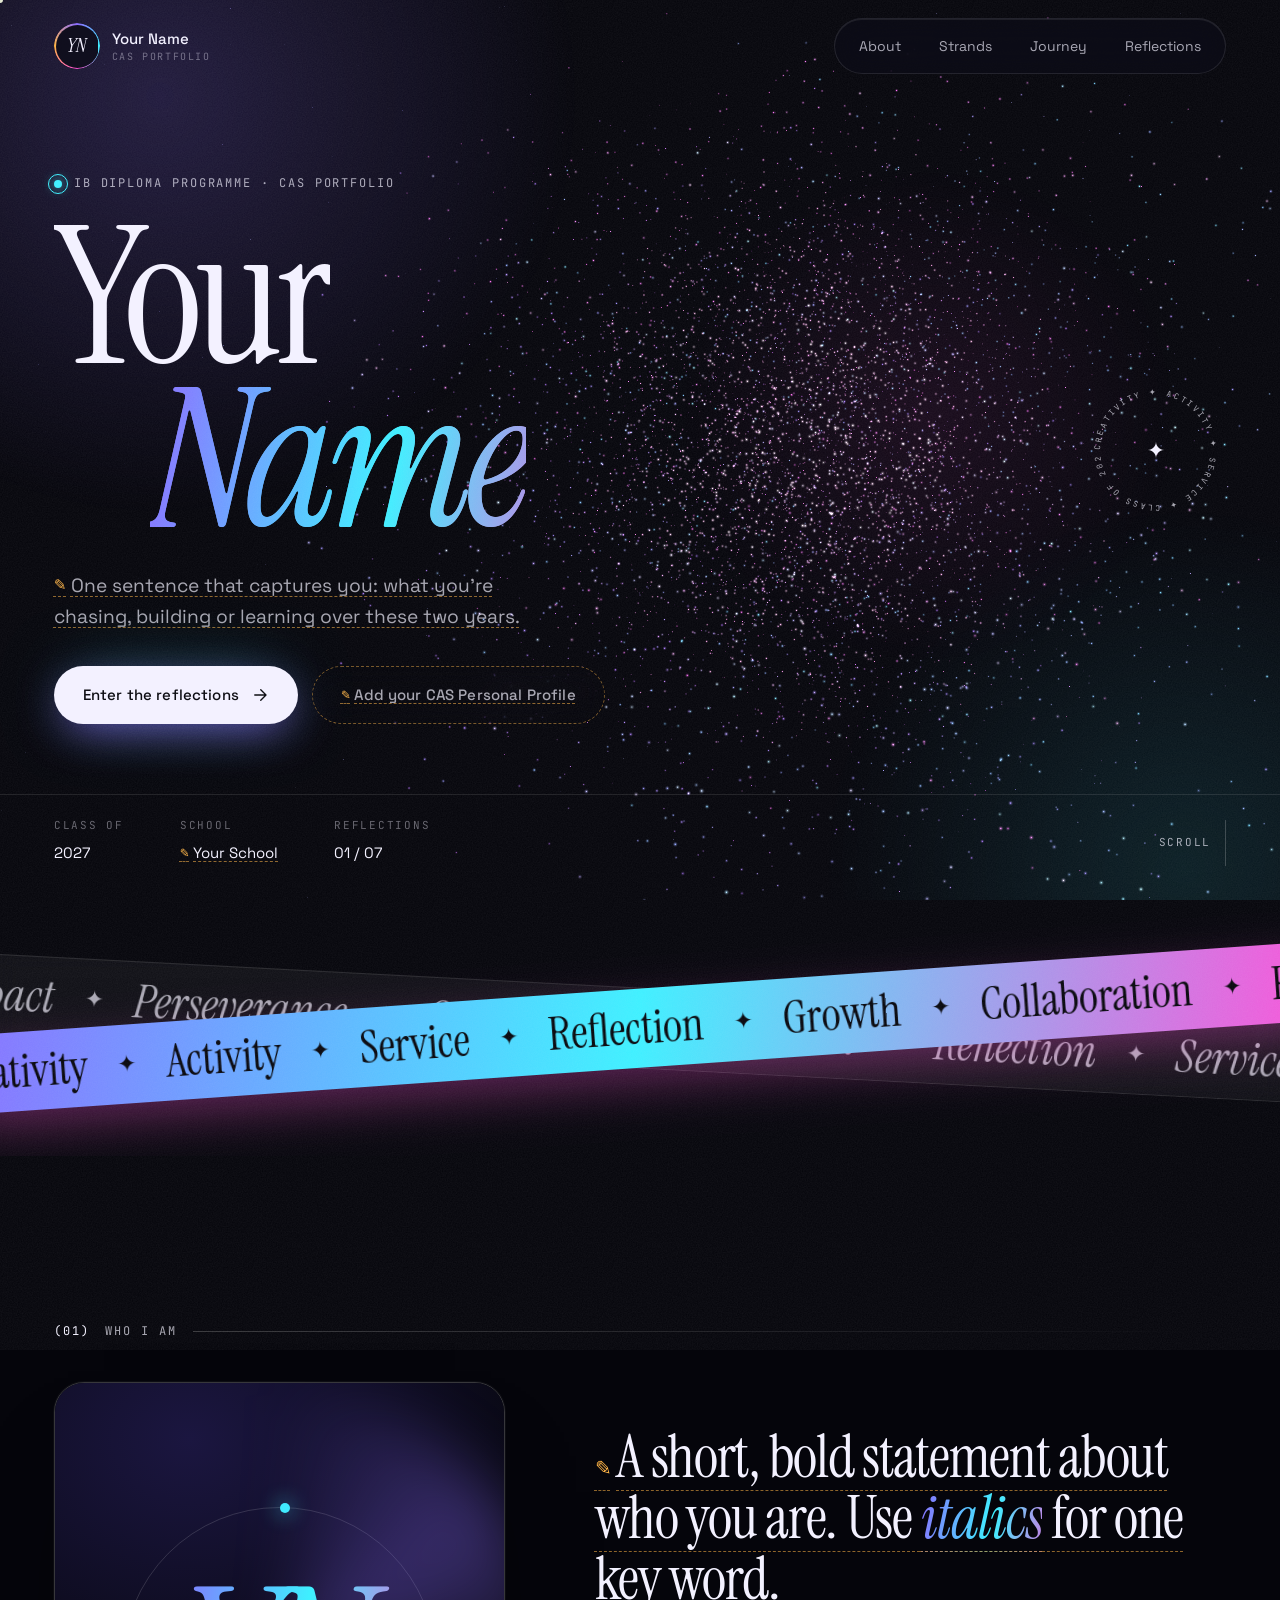
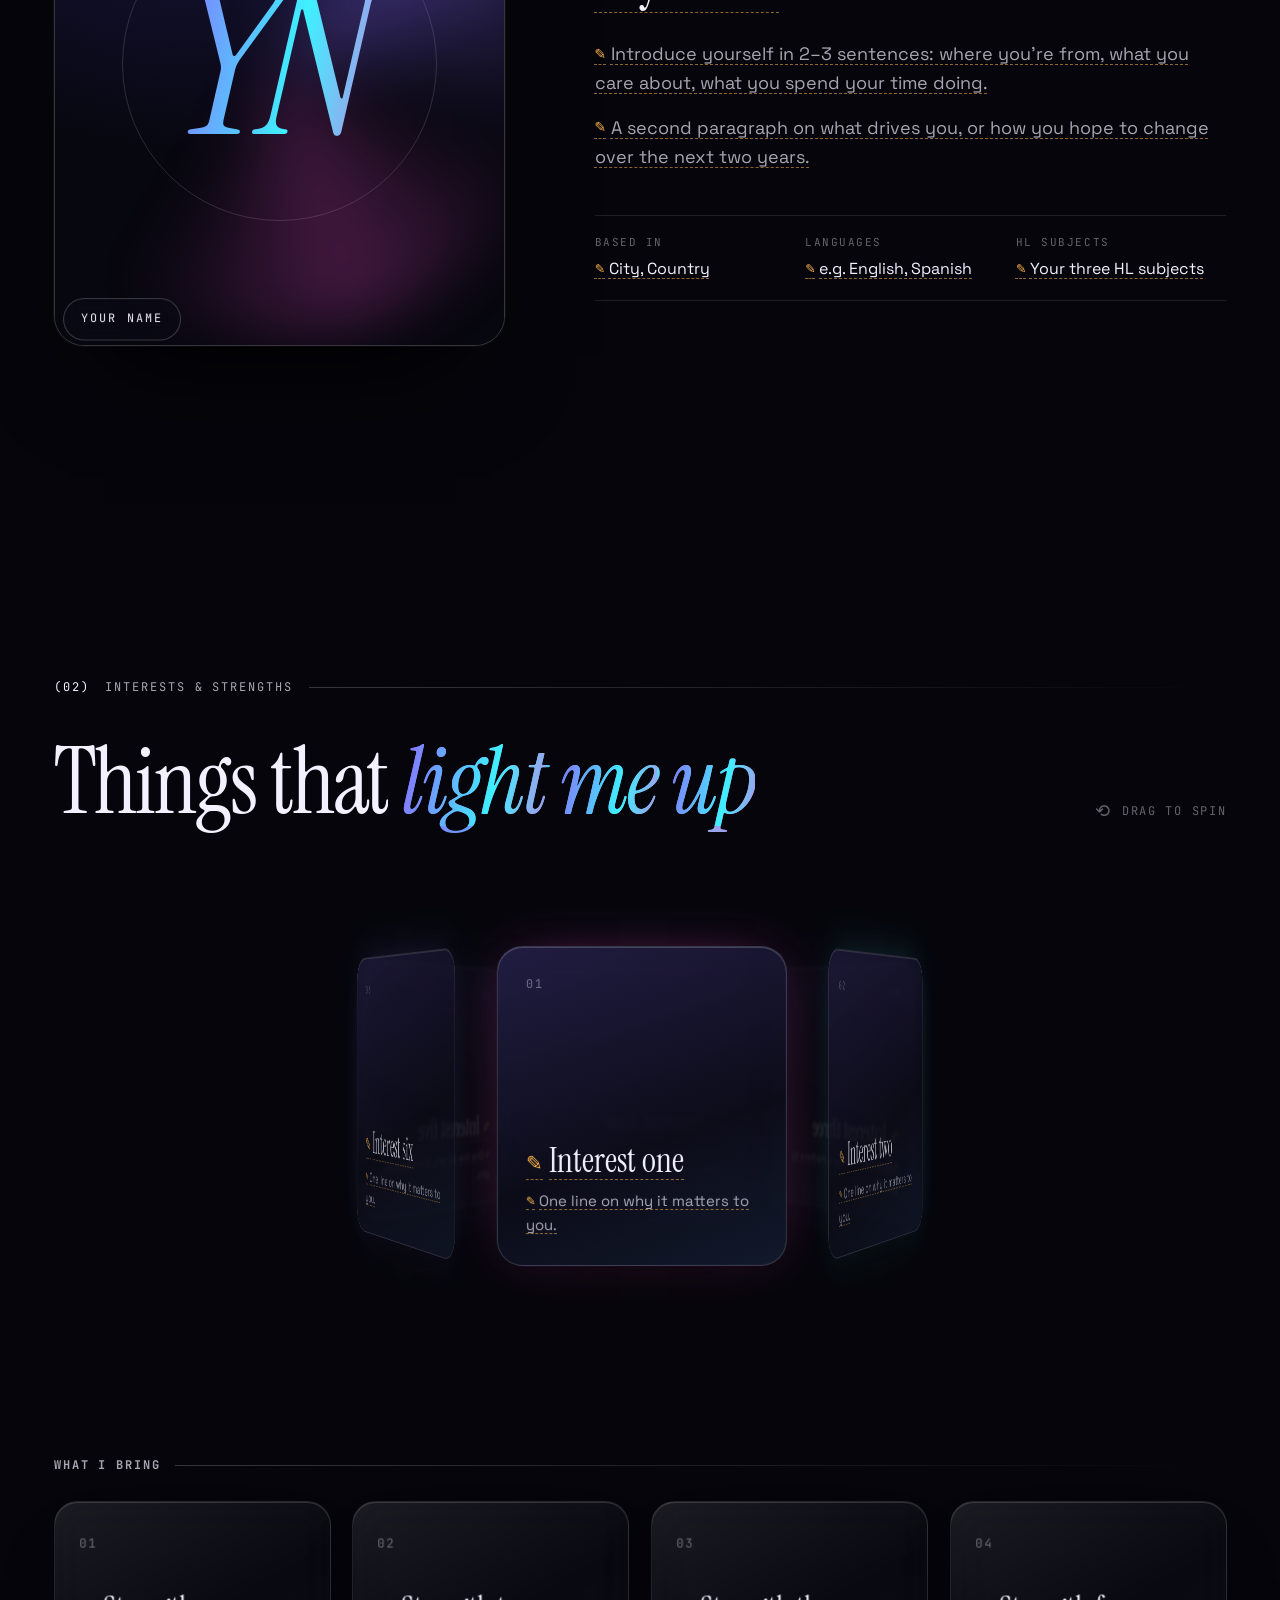
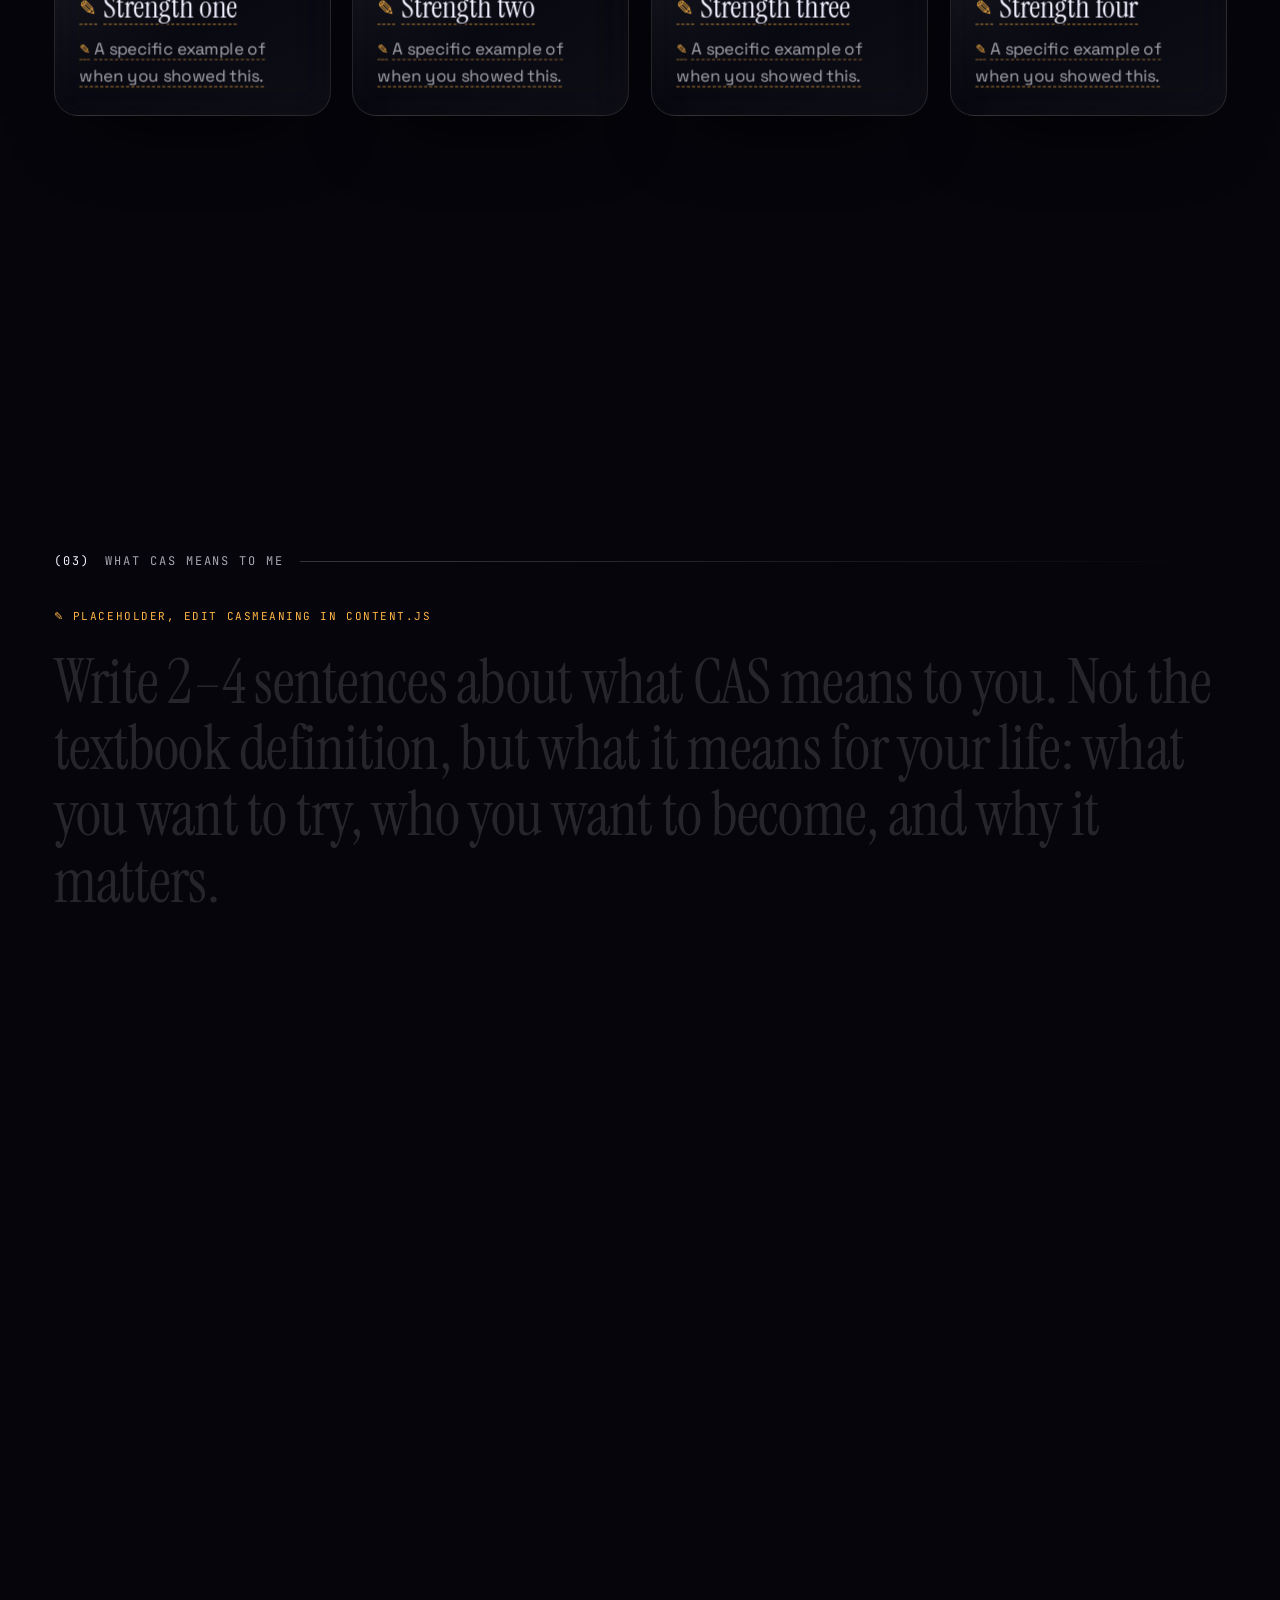
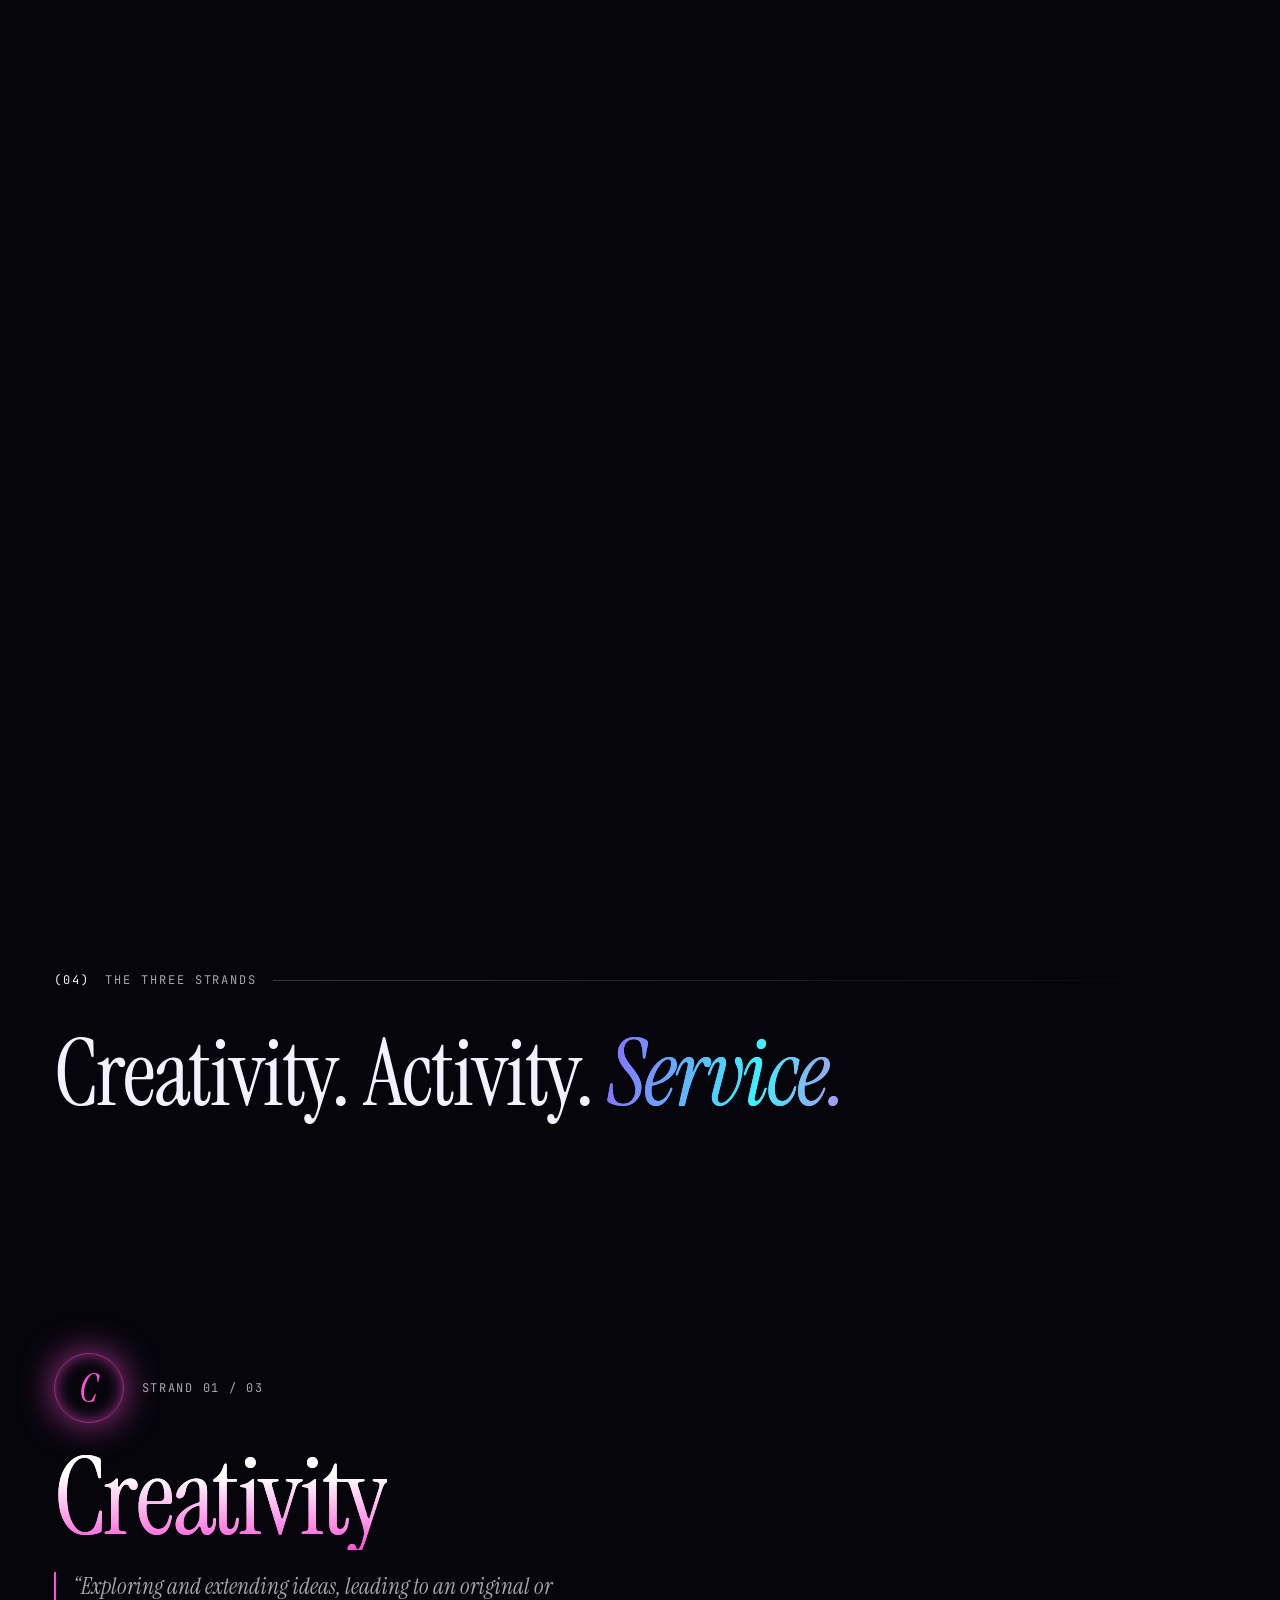
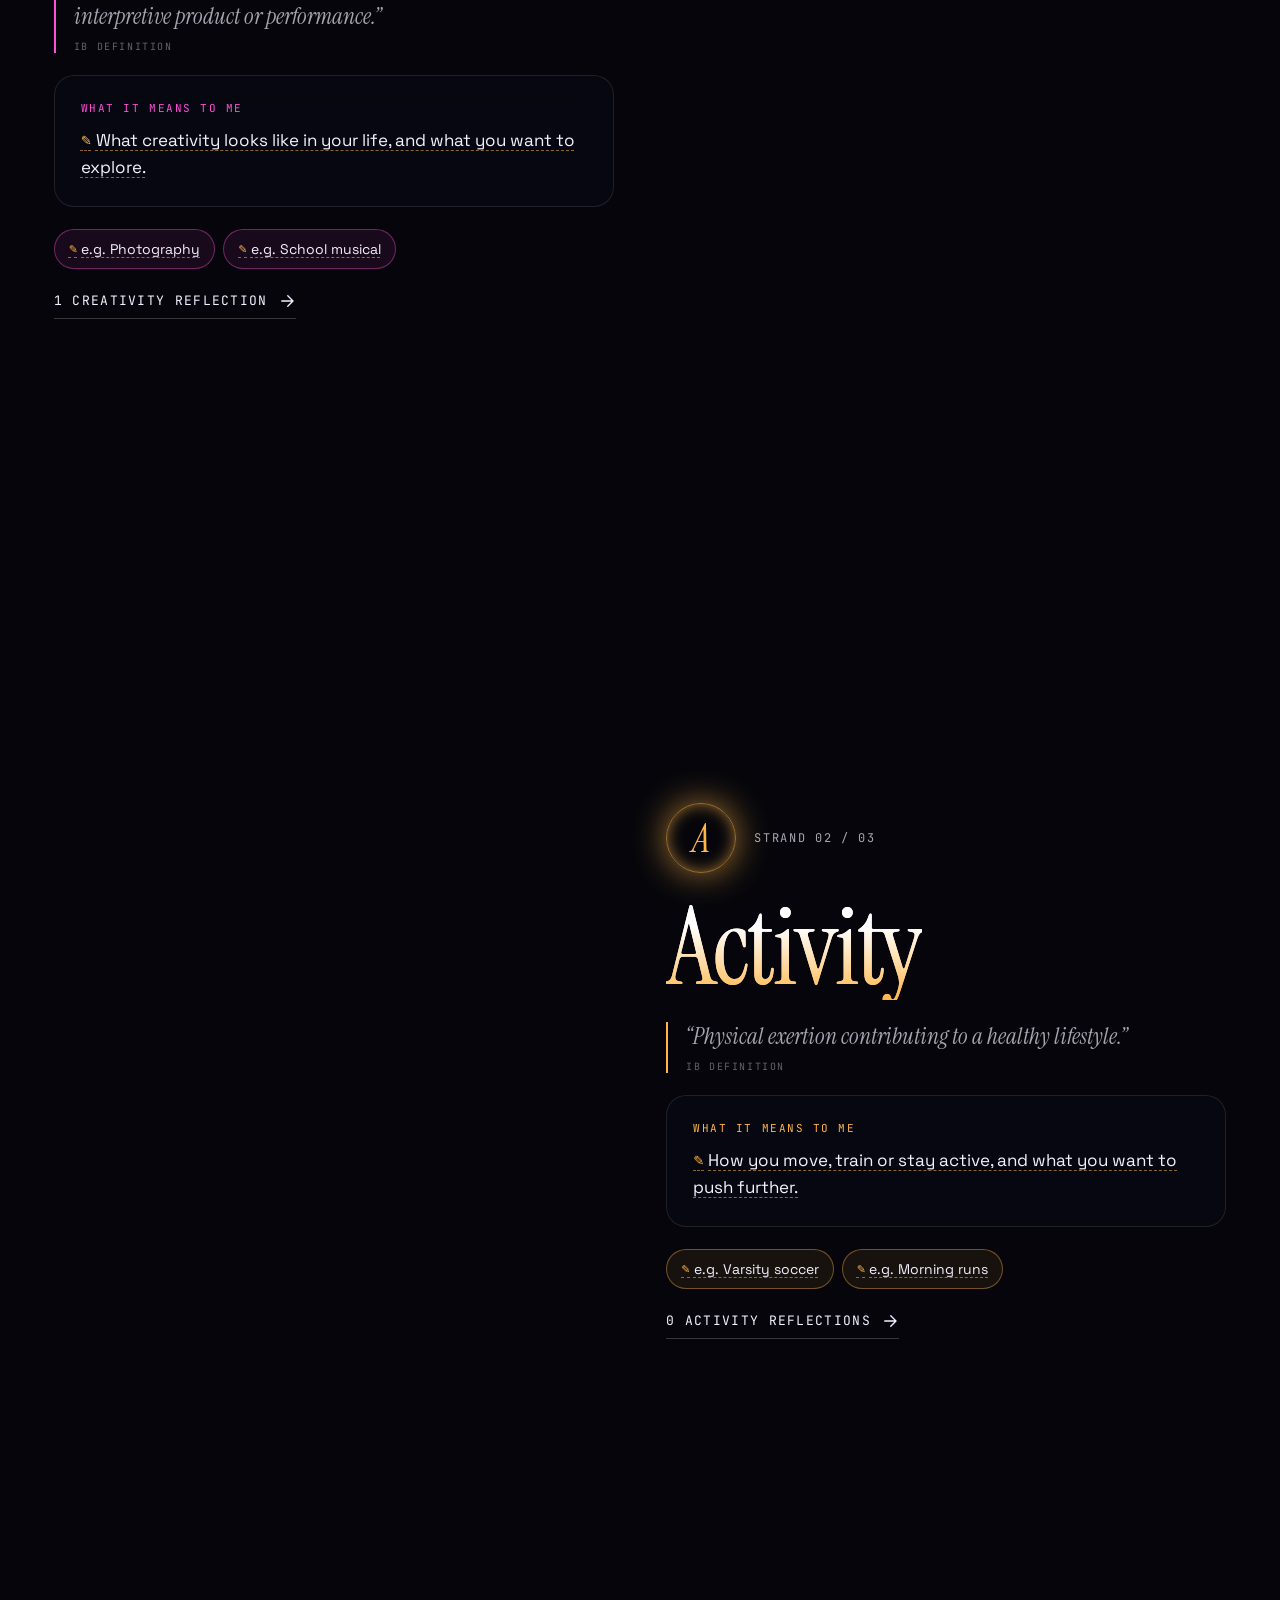
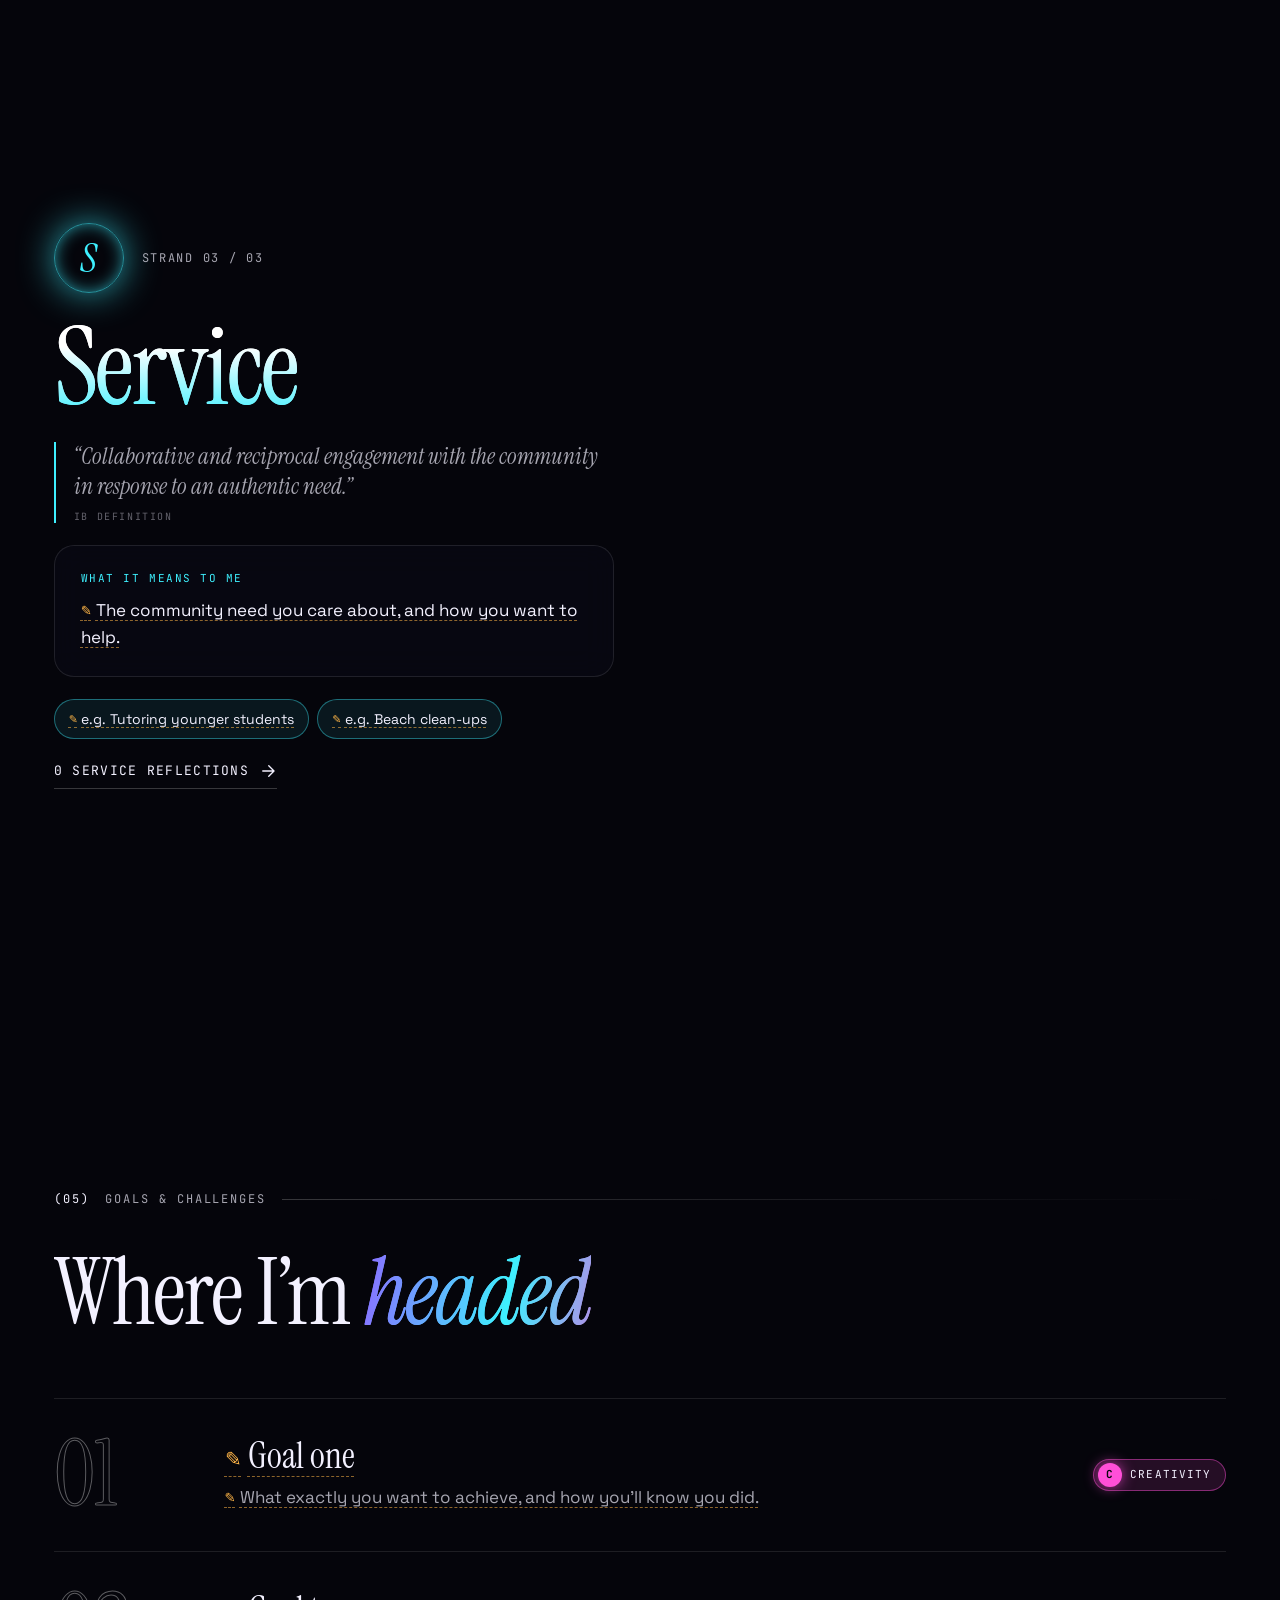
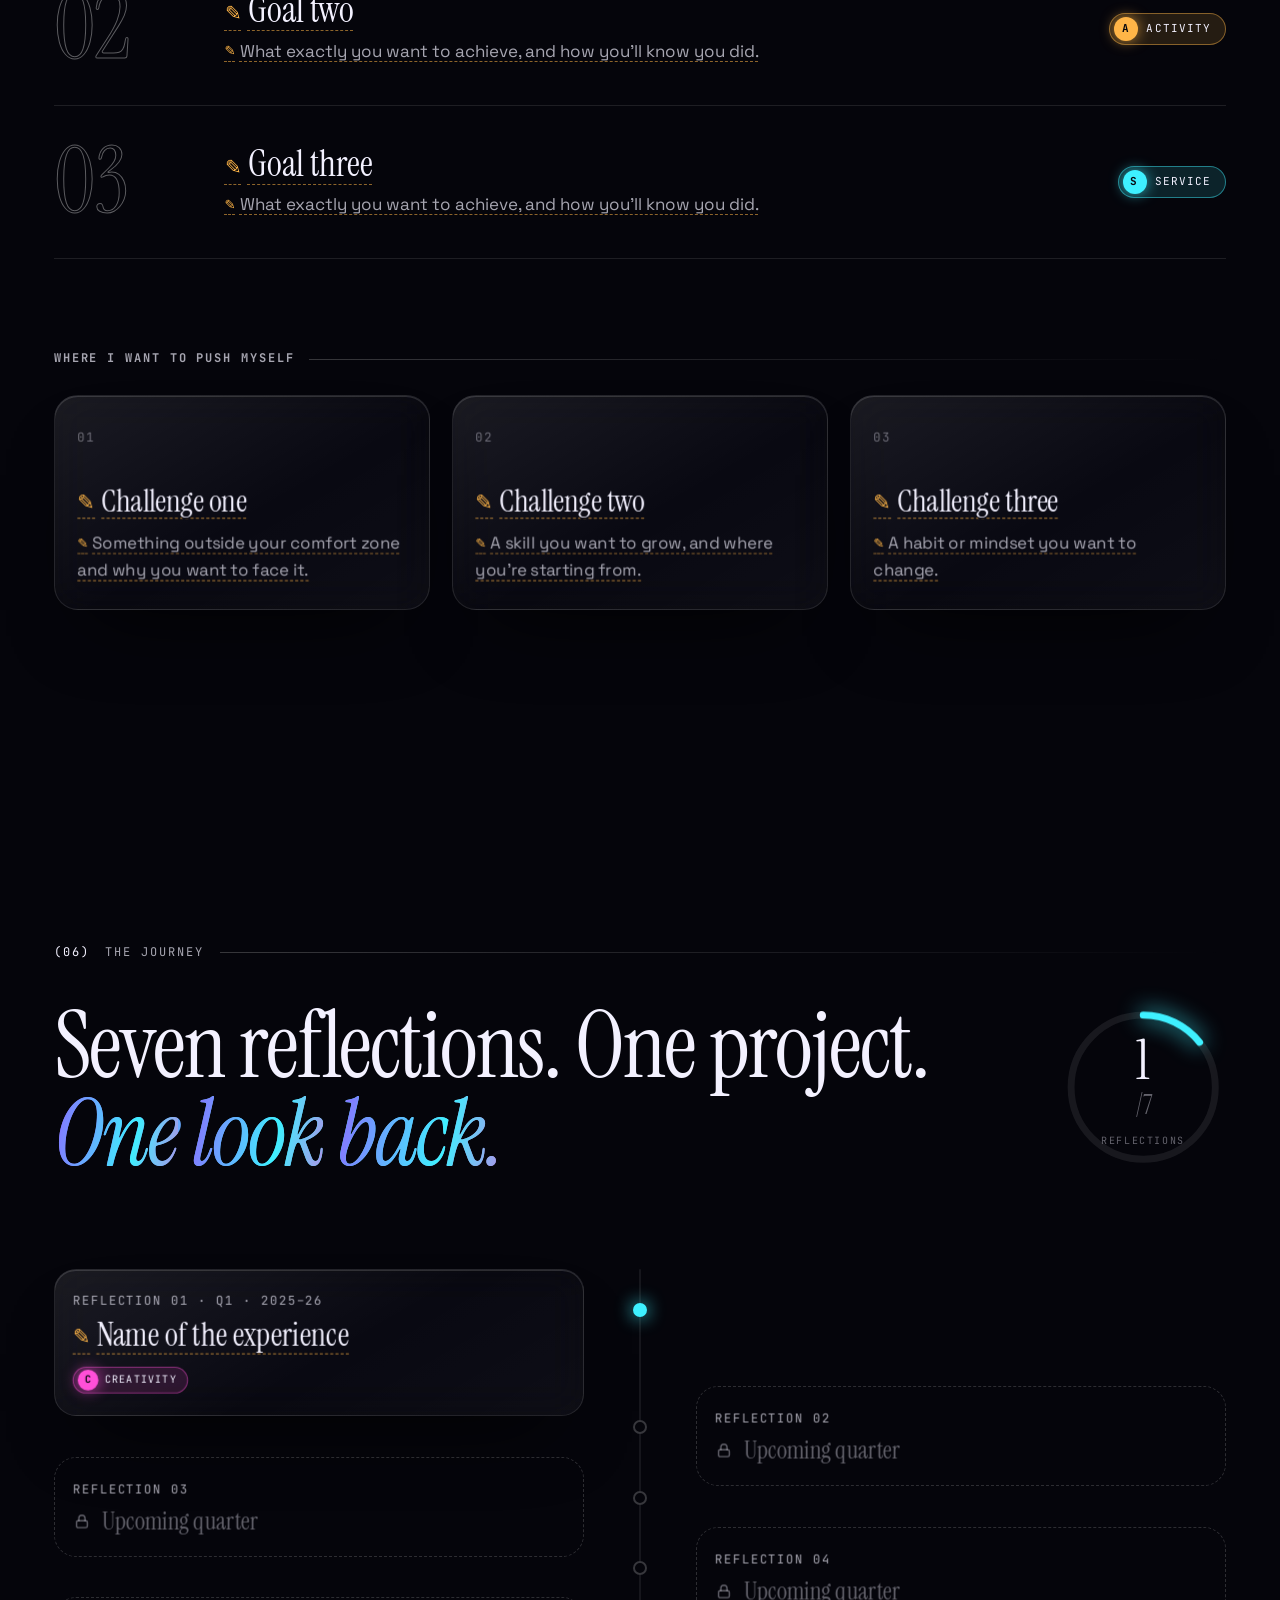
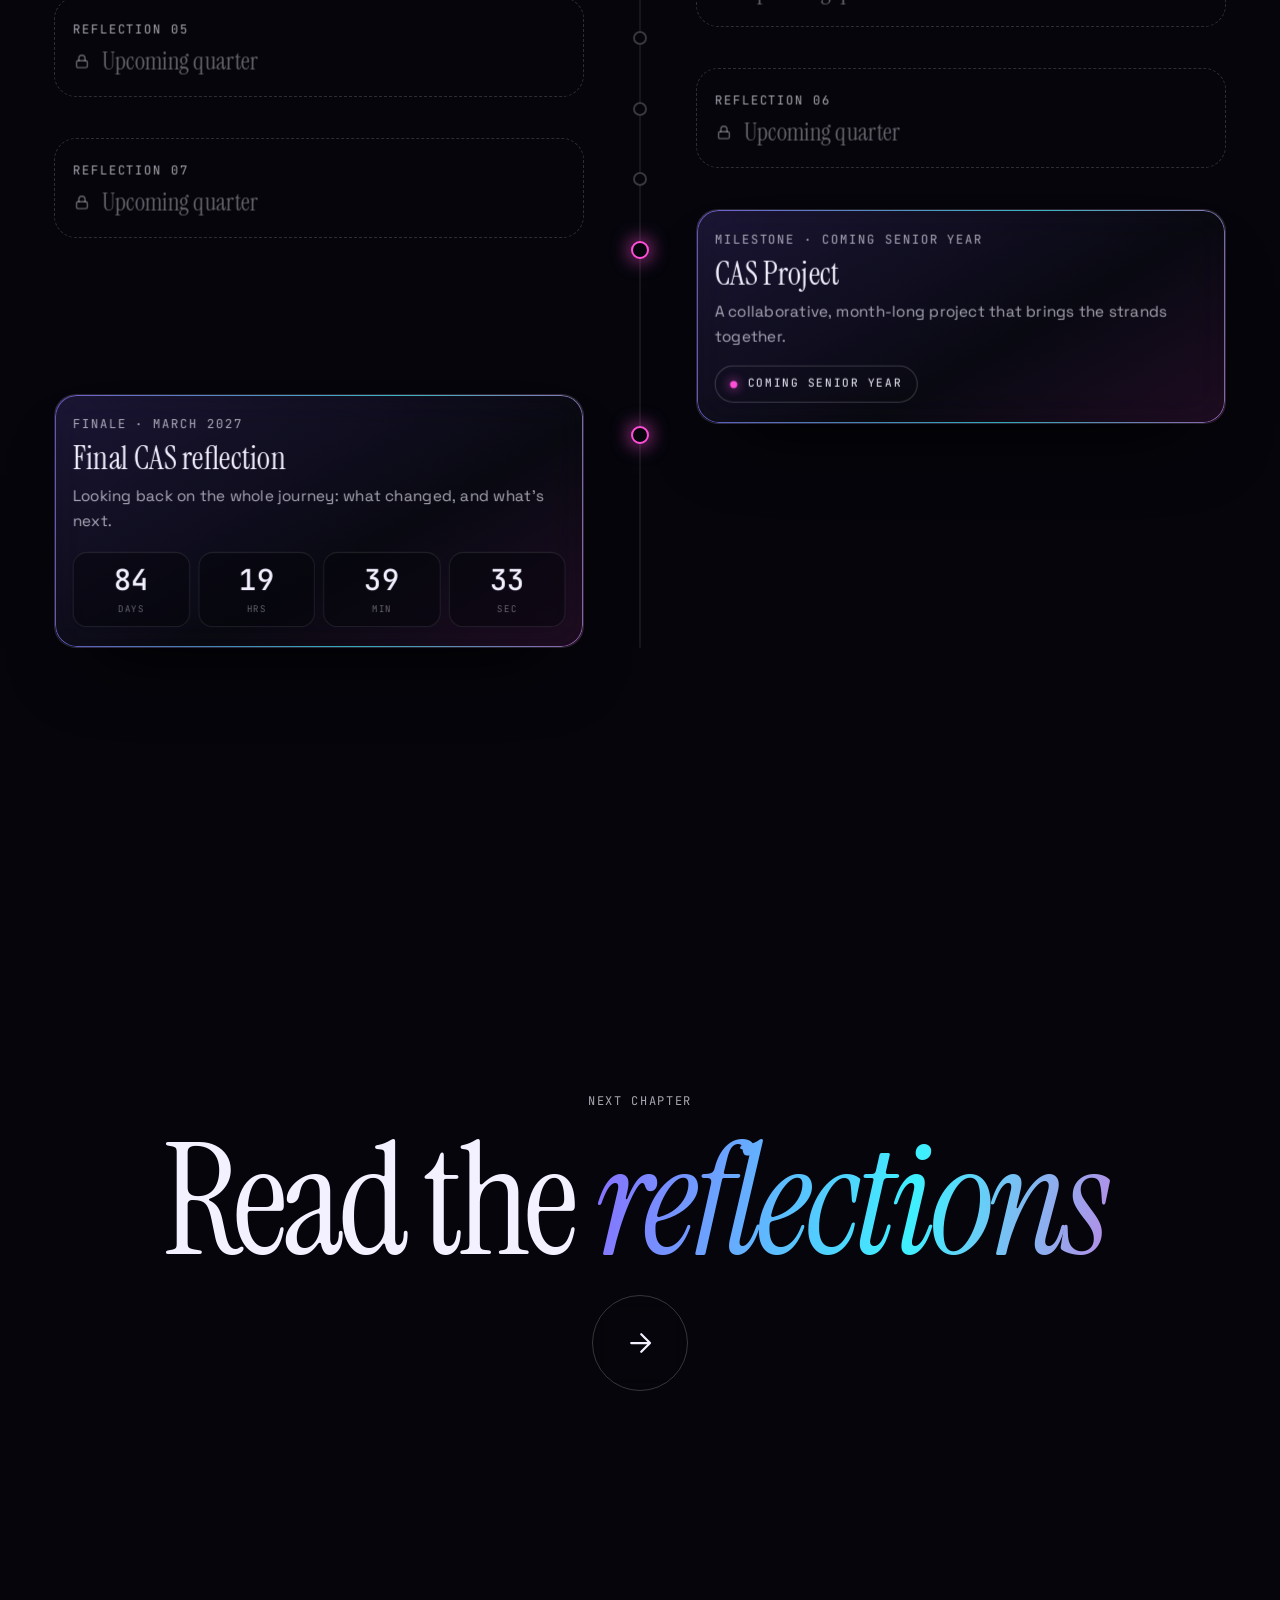
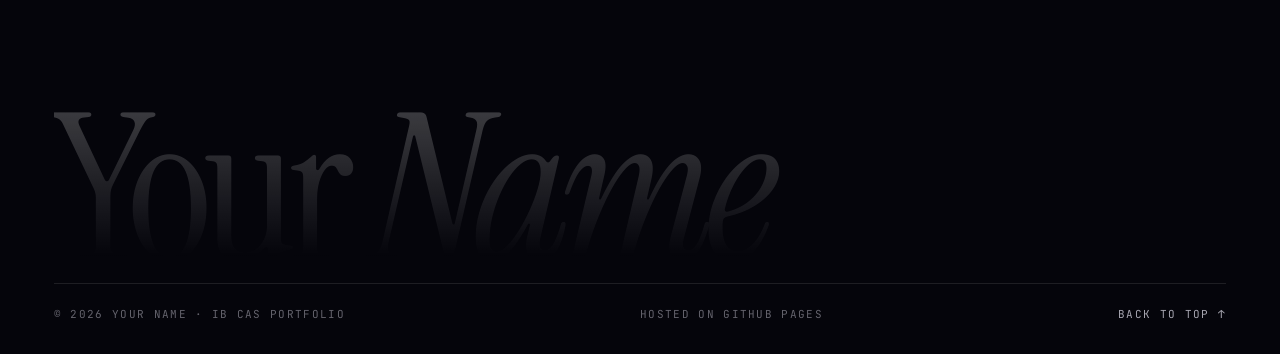
==== CAS website/index.html @ 57ea28ec "Add animated 3D CAS portfolio website Custom static site for the IB CAS portfolio, deployed to GitHu" ====
<!doctype html>
<html lang="en">
<head>
  <meta charset="utf-8">
  <meta name="viewport" content="width=device-width, initial-scale=1, viewport-fit=cover">
  <title>CAS Portfolio</title>
  <meta name="description" content="IB CAS portfolio: creativity, activity and service, documented and reflected on over two years.">
  <meta name="theme-color" content="#05050b">
  <meta property="og:title" content="CAS Portfolio">
  <meta property="og:description" content="IB CAS portfolio: creativity, activity and service.">
  <meta property="og:type" content="website">
  <link rel="icon" href="assets/favicon.svg" type="image/svg+xml">
  <link rel="preconnect" href="https://fonts.googleapis.com">
  <link rel="preconnect" href="https://fonts.gstatic.com" crossorigin>
  <link rel="stylesheet" href="https://fonts.googleapis.com/css2?family=Instrument+Serif:ital@0;1&family=JetBrains+Mono:wght@400;500&family=Space+Grotesk:wght@300..700&display=swap">
  <link rel="stylesheet" href="assets/css/style.css">
  <script>
    (function (c) {
      try {
        var s = window.sessionStorage;
        if (!s.getItem('cas-visited')) c.add('first-visit');
        else if (s.getItem('cas-nav')) { c.add('from-nav'); s.removeItem('cas-nav'); }
      } catch (e) { /* storage blocked: skip the intro */ }
    })(document.documentElement.classList);
  </script>
</head>
<body data-page="home">
  <a class="skip" href="#main">Skip to content</a>
  <div class="nebula" aria-hidden="true"><i></i><i></i><i></i></div>
  <canvas id="scene" aria-hidden="true"></canvas>
  <div class="grain" aria-hidden="true"></div>
  <div class="progress" aria-hidden="true"></div>

  <header id="nav"></header>
  <main id="main"></main>
  <footer id="footer"></footer>
  <noscript><p class="noscript">This portfolio needs JavaScript turned on to show its content.</p></noscript>

  <div class="cursor" aria-hidden="true"><i class="cursor__dot"></i><i class="cursor__ring"><span></span></i></div>
  <div class="curtain" aria-hidden="true"></div>
  <div class="loader" aria-hidden="true">
    <div class="loader__bar"><i></i></div>
    <div class="loader__inner">
      <span class="loader__label">CAS Portfolio<br>Creativity · Activity · Service</span>
      <span class="loader__count">000</span>
    </div>
  </div>

  <script src="content.js"></script>
  <script src="assets/js/render.js"></script>
  <script src="assets/js/ui.js"></script>
  <script src="assets/js/scene.js"></script>
</body>
</html>
---- CAS website/assets/css/style.css ----
/* ==========================================================================
   CAS PORTFOLIO: cosmic glass
   ========================================================================== */

:root {
  --bg: #05050b;
  --bg-2: #0a0a16;
  --ink: #f3f1ff;
  --ink-dim: rgba(243, 241, 255, .68);
  --ink-faint: rgba(243, 241, 255, .4);
  --line: rgba(255, 255, 255, .1);
  --line-strong: rgba(255, 255, 255, .2);

  --c: #ff4fd8;   /* creativity */
  --a: #ffb547;   /* activity */
  --s: #3ef0ff;   /* service */
  --v: #8b6cff;   /* violet */
  --sc: var(--v); /* current strand colour (per page / section) */
  --iri: linear-gradient(100deg, #8b6cff 0%, #3ef0ff 25%, #ff4fd8 50%, #ffb547 75%, #8b6cff 100%);

  --serif: "Instrument Serif", "Iowan Old Style", "Times New Roman", serif;
  --sans: "Space Grotesk", ui-sans-serif, system-ui, -apple-system, "Segoe UI", sans-serif;
  --mono: "JetBrains Mono", ui-monospace, "SFMono-Regular", Menlo, monospace;

  --radius: 24px;
  --gutter: clamp(16px, 4.2vw, 64px);
  --maxw: 1380px;
  --ease: cubic-bezier(.16, 1, .3, 1);
  --ease-io: cubic-bezier(.7, 0, .3, 1);
  color-scheme: dark;
}

*, *::before, *::after { box-sizing: border-box; }
[hidden] { display: none !important; }
html { -webkit-text-size-adjust: 100%; scroll-padding-top: 90px; overflow-x: clip; }
body {
  margin: 0;
  min-height: 100vh;
  background: var(--bg);
  color: var(--ink);
  font-family: var(--sans);
  font-size: 17px;
  line-height: 1.6;
  -webkit-font-smoothing: antialiased;
  -moz-osx-font-smoothing: grayscale;
  overflow-x: hidden;
  overflow-x: clip;
}
img, video, iframe { display: block; max-width: 100%; }
a { color: inherit; text-decoration: none; }
button { font: inherit; color: inherit; background: none; border: 0; padding: 0; cursor: pointer; }
h1, h2, h3, p, ol, ul, dl, dd, figure, blockquote { margin: 0; padding: 0; }
ol, ul { list-style: none; }
::selection { background: var(--v); color: #fff; }
:focus-visible { outline: 2px solid var(--s); outline-offset: 4px; border-radius: 6px; }

.wrap { width: 100%; max-width: var(--maxw); margin-inline: auto; padding-inline: var(--gutter); }
.mono { font-family: var(--mono); font-size: 12px; letter-spacing: .14em; text-transform: uppercase; color: var(--ink-dim); }
.skip { position: fixed; left: 12px; top: -60px; z-index: 200; padding: 10px 16px; background: var(--ink); color: var(--bg); border-radius: 10px; }
.skip:focus { top: 12px; }
.ico { width: 18px; height: 18px; fill: none; stroke: currentColor; stroke-width: 1.8; stroke-linecap: round; stroke-linejoin: round; flex: none; }

main, header, footer { position: relative; z-index: 2; }
#nav { z-index: 60; }  /* above <main>, or the hero would swallow nav clicks */

/* ---------- placeholders: text still starting with ✎ ---------- */
.todo {
  text-decoration: underline dashed rgba(255, 181, 71, .55);
  text-decoration-thickness: 1px;
  text-underline-offset: .22em;
}
.todo::before { content: "✎"; color: var(--a); font-style: normal; margin-right: .3em; font-size: min(.78em, 20px); vertical-align: .1em; }

/* ---------- backdrop: nebula, canvas, grain ---------- */
.nebula { position: fixed; inset: 0; z-index: 0; pointer-events: none; overflow: hidden; }
.nebula i { position: absolute; border-radius: 50%; opacity: .5; will-change: transform; }
.nebula i:nth-child(1) { width: 75vmax; height: 75vmax; left: -25vmax; top: -30vmax; background: radial-gradient(circle, rgba(139, 108, 255, .42), transparent 62%); animation: drift1 28s ease-in-out infinite alternate; }
.nebula i:nth-child(2) { width: 65vmax; height: 65vmax; right: -25vmax; bottom: -30vmax; background: radial-gradient(circle, rgba(62, 240, 255, .22), transparent 62%); animation: drift2 34s ease-in-out infinite alternate; }
.nebula i:nth-child(3) { width: 45vmax; height: 45vmax; right: 5vmax; top: 10vmax; background: radial-gradient(circle, rgba(255, 79, 216, .16), transparent 62%); animation: drift1 40s ease-in-out infinite alternate-reverse; }
@keyframes drift1 { to { transform: translate3d(12vw, 8vh, 0) scale(1.15); } }
@keyframes drift2 { to { transform: translate3d(-10vw, -12vh, 0) scale(1.1); } }
.no-webgl .nebula i { opacity: .85; }

#scene { position: fixed; inset: 0; width: 100%; height: 100%; z-index: 1; pointer-events: none; opacity: 0; transition: opacity 1.6s ease; }
.scene-ready #scene { opacity: 1; }

.grain {
  position: fixed; inset: -50%; z-index: 50; pointer-events: none; opacity: .06;
  background-image: url("data:image/svg+xml;utf8,<svg xmlns='http://www.w3.org/2000/svg' width='180' height='180'><filter id='n'><feTurbulence type='fractalNoise' baseFrequency='.8' numOctaves='3' stitchTiles='stitch'/><feColorMatrix values='0 0 0 0 1  0 0 0 0 1  0 0 0 0 1  0 0 0 1 0'/></filter><rect width='100%' height='100%' filter='url(%23n)'/></svg>");
  animation: grain 1s steps(5) infinite;
}
@keyframes grain {
  0% { transform: translate(0, 0); } 20% { transform: translate(-3%, 2%); } 40% { transform: translate(2%, -3%); }
  60% { transform: translate(-2%, -1%); } 80% { transform: translate(3%, 3%); } 100% { transform: translate(0, 0); }
}

.progress { position: fixed; left: 0; top: 0; right: 0; height: 2px; z-index: 70; background: var(--iri); transform-origin: left; transform: scaleX(0); pointer-events: none; }

/* ---------- loader & page curtain ---------- */
.loader { display: none; position: fixed; inset: 0; z-index: 95; background: var(--bg); padding: var(--gutter); align-items: flex-end; }
.first-visit .loader, .loader.is-done { display: flex; }
.loader__inner { width: 100%; display: flex; justify-content: space-between; align-items: flex-end; gap: 20px; }
.loader__label { font-family: var(--mono); font-size: 12px; letter-spacing: .16em; text-transform: uppercase; color: var(--ink-dim); padding-bottom: 2.4vw; }
.loader__count { font-family: var(--serif); font-size: clamp(110px, 24vw, 380px); line-height: .78; letter-spacing: -.04em; font-variant-numeric: tabular-nums; background: var(--iri); background-size: 200% 100%; -webkit-background-clip: text; background-clip: text; color: transparent; }
.loader__bar { position: absolute; left: 0; right: 0; top: 0; height: 2px; }
.loader__bar i { display: block; height: 100%; background: var(--iri); transform-origin: left; transform: scaleX(var(--p, 0)); }
.loader.is-done { transform: translateY(-100%); transition: transform 1s var(--ease-io) .05s; }

.curtain { position: fixed; inset: 0; z-index: 90; background: #07070f; transform: translateY(-101%); transition: transform .55s var(--ease-io); pointer-events: none; }
.curtain::after { content: ""; position: absolute; left: 0; right: 0; bottom: 0; height: 2px; background: var(--iri); }
.is-leaving .curtain { transform: none; }
.from-nav .curtain { transform: none; transition: none; }

/* ---------- custom cursor ---------- */
.cursor { display: none; }
.has-cursor .cursor { display: block; }
.has-cursor, .has-cursor a, .has-cursor button { cursor: none; }
.cursor__dot, .cursor__ring { position: fixed; left: 0; top: 0; pointer-events: none; border-radius: 50%; }
.cursor__dot { z-index: 101; width: 6px; height: 6px; margin: -3px 0 0 -3px; background: #fff; mix-blend-mode: difference; }
.cursor__ring {
  z-index: 100; width: 40px; height: 40px; margin: -20px 0 0 -20px; border: 1px solid rgba(255, 255, 255, .45);
  display: grid; place-items: center;
  transition: width .4s var(--ease), height .4s var(--ease), margin .4s var(--ease), background .3s, border-color .3s, opacity .3s;
}
.cursor__ring span { font-family: var(--mono); font-size: 10px; letter-spacing: .12em; text-transform: uppercase; color: var(--bg); opacity: 0; transition: opacity .2s; }
.cursor.is-hover .cursor__ring { width: 66px; height: 66px; margin: -33px 0 0 -33px; border-color: rgba(255, 255, 255, .85); background: rgba(255, 255, 255, .06); }
.cursor.has-label .cursor__ring { width: 86px; height: 86px; margin: -43px 0 0 -43px; background: var(--ink); border-color: transparent; }
.cursor.has-label .cursor__ring span { opacity: 1; }
.cursor.has-label .cursor__dot { opacity: 0; }
.cursor.is-down .cursor__ring { width: 28px; height: 28px; margin: -14px 0 0 -14px; }
.cursor.is-gone .cursor__ring, .cursor.is-gone .cursor__dot { opacity: 0; }

/* ---------- reveal animations ---------- */
[data-reveal] { opacity: 0; translate: 0 44px; filter: blur(10px); transition: opacity 1.1s var(--ease), translate 1.3s var(--ease), filter 1.1s var(--ease); }
.is-in [data-reveal].in { opacity: 1; translate: none; filter: none; }
.sw { display: inline-block; overflow: hidden; vertical-align: top; padding-bottom: .1em; margin-bottom: -.1em; }
.sw__i { display: inline-block; transform: translateY(110%) rotate(5deg); transform-origin: left bottom; transition: transform 1.2s var(--ease); transition-delay: calc(var(--i, 0) * 70ms + 60ms); }
.is-in [data-split].in .sw__i { transform: none; }
em .sw__i, .iri .sw__i { padding-right: .12em; margin-right: -.12em; }

/* ---------- shared type ---------- */
.iri, .iri .sw__i, .display em, .display em .sw__i {
  font-style: italic;
  background-image: var(--iri);
  background-size: 250% 100%;
  -webkit-background-clip: text; background-clip: text;
  color: transparent;
  animation: iri 10s linear infinite;
}
@keyframes iri { to { background-position: 250% 0; } }

.eyebrow { display: inline-flex; align-items: center; gap: 12px; font-family: var(--mono); font-size: 12px; letter-spacing: .16em; text-transform: uppercase; color: var(--ink-dim); }
.pulse { position: relative; width: 8px; height: 8px; border-radius: 50%; background: var(--s); box-shadow: 0 0 12px var(--s); }
.pulse::after { content: ""; position: absolute; inset: -6px; border-radius: 50%; border: 1px solid var(--s); animation: ping 2.2s var(--ease) infinite; }
@keyframes ping { from { transform: scale(.4); opacity: 1; } to { transform: scale(1.8); opacity: 0; } }

.display { font-family: var(--serif); font-weight: 400; font-size: clamp(46px, 7.2vw, 120px); line-height: .96; letter-spacing: -.022em; }
.display--md { font-size: clamp(34px, 4.6vw, 72px); line-height: 1.04; }
.subhead { font-family: var(--mono); font-size: 12px; letter-spacing: .16em; text-transform: uppercase; color: var(--ink-dim); margin: 90px 0 26px; display: flex; align-items: center; gap: 14px; }
.subhead::after { content: ""; flex: 1; height: 1px; background: linear-gradient(90deg, var(--line-strong), transparent); }
.lead { font-size: clamp(17px, 1.5vw, 20px); color: var(--ink-dim); max-width: 600px; }
.lead__count { color: var(--ink); white-space: nowrap; }

.shead { display: flex; align-items: center; gap: 16px; font-family: var(--mono); font-size: 12px; letter-spacing: .16em; text-transform: uppercase; color: var(--ink-dim); margin-bottom: 40px; }
.shead__num { color: var(--ink); }
.shead__line { flex: 1; height: 1px; background: linear-gradient(90deg, var(--line-strong), transparent); transform-origin: left; transform: scaleX(0); transition: transform 1.6s var(--ease) .25s; }
.is-in .shead.in .shead__line { transform: none; }

.section { position: relative; padding: clamp(90px, 13vw, 180px) 0; }
.section--tight { padding-top: 20px; }

/* ---------- buttons, chips, links ---------- */
.btn {
  position: relative; display: inline-flex; align-items: center; gap: 12px; height: 58px; padding: 0 28px;
  border-radius: 999px; font-size: 15px; font-weight: 500; letter-spacing: .01em; white-space: nowrap;
  color: var(--ink); background: rgba(255, 255, 255, .05); border: 1px solid var(--line-strong);
  -webkit-backdrop-filter: blur(12px); backdrop-filter: blur(12px);
  transition: transform .5s var(--ease), background .3s, color .3s, box-shadow .4s;
}
.btn:hover { background: rgba(255, 255, 255, .1); }
.btn .ico { transition: transform .45s var(--ease); }
.btn:hover .ico { transform: translateX(4px); }
.btn--primary { background: var(--ink); color: #07070d; border-color: transparent; box-shadow: 0 12px 44px -10px rgba(139, 108, 255, .75), 0 0 70px -18px rgba(62, 240, 255, .6); }
.btn--primary:hover { background: #fff; box-shadow: 0 16px 54px -8px rgba(255, 79, 216, .7), 0 0 90px -14px rgba(62, 240, 255, .8); }
.btn--todo { border-style: dashed; border-color: rgba(255, 181, 71, .45); color: var(--ink-dim); cursor: default; background: transparent; }

.chip {
  --cc: var(--v);
  display: inline-flex; align-items: center; gap: 8px; height: 32px; padding: 0 14px 0 4px; border-radius: 999px;
  font-family: var(--mono); font-size: 11px; letter-spacing: .1em; text-transform: uppercase; white-space: nowrap;
  background: color-mix(in srgb, var(--cc) 13%, transparent); border: 1px solid color-mix(in srgb, var(--cc) 45%, transparent);
}
.chip b { width: 24px; height: 24px; border-radius: 50%; display: grid; place-items: center; background: var(--cc); color: #07070d; font-size: 11px; box-shadow: 0 0 14px color-mix(in srgb, var(--cc) 70%, transparent); }
.chip--sm { height: 26px; font-size: 10px; padding-right: 10px; gap: 6px; }
.chip--sm b { width: 20px; height: 20px; font-size: 10px; }
.chip--c { --cc: var(--c); } .chip--a { --cc: var(--a); } .chip--s { --cc: var(--s); }
.lo-chip { display: inline-flex; align-items: center; height: 26px; padding: 0 9px; border-radius: 8px; font-family: var(--mono); font-size: 11px; letter-spacing: .06em; color: var(--ink-dim); border: 1px solid var(--line-strong); background: rgba(255, 255, 255, .03); }

.link-arrow { display: inline-flex; align-items: center; gap: 10px; font-family: var(--mono); font-size: 13px; letter-spacing: .1em; text-transform: uppercase; padding-bottom: 6px; border-bottom: 1px solid var(--line-strong); transition: gap .4s var(--ease), border-color .3s, color .3s; }
.link-arrow:hover { gap: 18px; border-color: var(--sc); color: #fff; }

/* ---------- glass card with 3D tilt ---------- */
.card, .rcard, .tl__card, .portrait, .rcover {
  --rx: 0deg; --ry: 0deg;
  position: relative; display: block; border-radius: var(--radius);
  transform: perspective(1000px) rotateX(var(--rx)) rotateY(var(--ry));
  transform-style: preserve-3d;
  transition: transform .7s var(--ease), opacity 1.1s var(--ease), translate 1.3s var(--ease), filter 1.1s var(--ease);
}
.is-tilting { transition: transform .12s linear, opacity 1.1s var(--ease), translate 1.3s var(--ease), filter 1.1s var(--ease); }
.card__glass, .rcard__glass, .tl__glass {
  position: absolute; inset: 0; border-radius: inherit; overflow: hidden;
  background: linear-gradient(150deg, rgba(255, 255, 255, .09), rgba(255, 255, 255, .02) 55%, rgba(255, 255, 255, .04));
  border: 1px solid var(--line);
  -webkit-backdrop-filter: blur(18px) saturate(150%); backdrop-filter: blur(18px) saturate(150%);
  box-shadow: inset 0 1px 0 rgba(255, 255, 255, .14), 0 40px 80px -40px rgba(0, 0, 0, .9);
}
.card__glass::before, .rcard__glass::before, .tl__glass::before {  /* iridescent rim */
  content: ""; position: absolute; inset: 0; border-radius: inherit; padding: 1px;
  background: var(--iri); background-size: 250% 100%; animation: iri 8s linear infinite;
  -webkit-mask: linear-gradient(#000 0 0) content-box, linear-gradient(#000 0 0); -webkit-mask-composite: xor;
  mask: linear-gradient(#000 0 0) content-box exclude, linear-gradient(#000 0 0);
  opacity: 0; transition: opacity .5s;
}
.card__glass::after, .rcard__glass::after, .tl__glass::after {  /* glare */
  content: ""; position: absolute; inset: 0; border-radius: inherit;
  background: radial-gradient(520px circle at var(--mx, 50%) var(--my, 0%), rgba(255, 255, 255, .16), transparent 42%);
  opacity: 0; transition: opacity .4s;
}
.card:hover .card__glass::before, .card:hover .card__glass::after,
.rcard:hover .rcard__glass::before, .rcard:hover .rcard__glass::after,
a.tl__card:hover .tl__glass::before, a.tl__card:hover .tl__glass::after { opacity: 1; }
.card__body { position: relative; padding: 30px; transform: translateZ(40px); }
.card .idx, .ring__card .idx { font-family: var(--mono); font-size: 12px; letter-spacing: .14em; color: var(--ink-faint); }
.card h3 { font-family: var(--serif); font-weight: 400; font-size: clamp(26px, 2.3vw, 34px); line-height: 1.05; margin: 34px 0 12px; }
.card p { color: var(--ink-dim); font-size: 16px; }
.cards { display: grid; grid-template-columns: repeat(auto-fit, minmax(250px, 1fr)); gap: 22px; }
.cards--3 { grid-template-columns: repeat(auto-fit, minmax(300px, 1fr)); }

/* ---------- nav ---------- */
.nav { position: fixed; top: 18px; left: var(--gutter); right: var(--gutter); z-index: 60; display: flex; align-items: center; justify-content: space-between; gap: 20px; pointer-events: none; }
.nav > * { pointer-events: auto; }
.nav__brand { display: flex; align-items: center; gap: 12px; }
.nav__mono {
  position: relative; width: 46px; height: 46px; border-radius: 50%; display: grid; place-items: center;
  font-family: var(--serif); font-style: italic; font-size: 19px; background: rgba(10, 10, 20, .7);
  -webkit-backdrop-filter: blur(12px); backdrop-filter: blur(12px);
}
.nav__mono::before { content: ""; position: absolute; inset: 0; border-radius: 50%; padding: 1.5px; background: conic-gradient(from 0deg, var(--v), var(--s), var(--c), var(--a), var(--v)); -webkit-mask: linear-gradient(#000 0 0) content-box, linear-gradient(#000 0 0); -webkit-mask-composite: xor; mask: linear-gradient(#000 0 0) content-box exclude, linear-gradient(#000 0 0); animation: spin 6s linear infinite; }
@keyframes spin { to { transform: rotate(360deg); } }
.nav__name { display: flex; flex-direction: column; font-size: 15px; font-weight: 500; line-height: 1.15; transition: opacity .4s, translate .5s var(--ease); }
.nav__name small { font-family: var(--mono); font-size: 10px; letter-spacing: .16em; text-transform: uppercase; color: var(--ink-faint); font-weight: 400; margin-top: 3px; }
.nav.is-scrolled .nav__name { opacity: 0; translate: -8px 0; pointer-events: none; }
.nav__links { display: flex; gap: 2px; padding: 6px; border-radius: 999px; background: rgba(12, 12, 24, .5); border: 1px solid var(--line); -webkit-backdrop-filter: blur(16px) saturate(160%); backdrop-filter: blur(16px) saturate(160%); box-shadow: inset 0 1px 0 rgba(255, 255, 255, .08); }
.nav__links a { padding: 10px 18px; border-radius: 999px; font-size: 14px; color: var(--ink-dim); transition: color .3s, background .3s; }
.nav__links a:hover { color: var(--ink); background: rgba(255, 255, 255, .07); }
.nav__links a[aria-current] { color: #07070d; background: var(--ink); }
.nav__burger { display: none; width: 50px; height: 50px; border-radius: 50%; background: rgba(12, 12, 24, .6); border: 1px solid var(--line); -webkit-backdrop-filter: blur(14px); backdrop-filter: blur(14px); position: relative; z-index: 2; }
.nav__burger span { position: absolute; left: 16px; right: 16px; height: 1.5px; background: var(--ink); transition: transform .5s var(--ease), top .5s var(--ease); }
.nav__burger span:nth-child(1) { top: 20px; } .nav__burger span:nth-child(2) { top: 28px; }
.menu-open .nav__burger span:nth-child(1) { top: 24px; transform: rotate(45deg); }
.menu-open .nav__burger span:nth-child(2) { top: 24px; transform: rotate(-45deg); }
.menu { position: fixed; inset: 0; z-index: 55; display: flex; align-items: center; padding: 100px var(--gutter) 40px; background: rgba(5, 5, 11, .82); -webkit-backdrop-filter: blur(24px); backdrop-filter: blur(24px); animation: menuIn .6s var(--ease); }
@keyframes menuIn { from { opacity: 0; } }
.menu ol { display: grid; gap: 4px; }
.menu li { animation: rise .8s var(--ease) both; }
.menu li:nth-child(2) { animation-delay: .05s; } .menu li:nth-child(3) { animation-delay: .1s; } .menu li:nth-child(4) { animation-delay: .15s; } .menu li:nth-child(5) { animation-delay: .2s; }
@keyframes rise { from { opacity: 0; transform: translateY(40px); } }
.menu a { display: flex; align-items: baseline; gap: 16px; font-family: var(--serif); font-size: clamp(46px, 13vw, 84px); line-height: 1.05; }
.menu a span { font-family: var(--mono); font-size: 12px; color: var(--ink-faint); }
.menu a[aria-current] { font-style: italic; }

/* ---------- hero ---------- */
.hero { position: relative; min-height: 100vh; min-height: 100svh; display: flex; flex-direction: column; justify-content: flex-end; padding: 130px 0 34px; }
.hero__name { font-family: var(--serif); font-weight: 400; font-size: clamp(76px, 15vw, 260px); line-height: .84; letter-spacing: -.035em; margin: 22px 0 30px; }
.hero__name .line { display: block; }
.hero__name .line + .line { padding-left: .5em; }
.hero__tag { max-width: 520px; font-size: clamp(17px, 1.5vw, 20px); color: var(--ink-dim); }
.hero__cta { display: flex; flex-wrap: wrap; gap: 14px; margin-top: 34px; }
.hero__meta { display: grid; grid-template-columns: repeat(3, auto) 1fr; gap: 20px 56px; align-items: end; margin-top: 70px; padding-top: 22px; border-top: 1px solid var(--line); }
.hero__meta .k { display: block; font-family: var(--mono); font-size: 11px; letter-spacing: .16em; text-transform: uppercase; color: var(--ink-faint); margin-bottom: 4px; }
.hero__meta .v { font-size: 15px; }
.scrollcue { justify-self: end; display: flex; align-items: center; gap: 14px; font-family: var(--mono); font-size: 11px; letter-spacing: .16em; text-transform: uppercase; color: var(--ink-dim); }
.scrollcue i { position: relative; width: 1px; height: 46px; background: var(--line-strong); overflow: hidden; }
.scrollcue i::after { content: ""; position: absolute; left: 0; top: -50%; width: 100%; height: 50%; background: var(--ink); animation: cue 2s var(--ease-io) infinite; }
@keyframes cue { to { top: 110%; } }
.spinner { position: absolute; right: var(--gutter); top: 50%; width: clamp(110px, 11vw, 160px); aspect-ratio: 1; translate: 0 -50%; display: grid; place-items: center; }
.spinner svg { position: absolute; inset: 0; width: 100%; height: 100%; animation: spin 22s linear infinite; }
.spinner text { font-family: var(--mono); font-size: 11.5px; letter-spacing: .28em; fill: var(--ink-dim); }
.spinner span { font-size: 22px; color: var(--ink); animation: spin 8s linear infinite reverse; }

/* ---------- ribbons ---------- */
.ribbons { position: relative; z-index: 2; height: clamp(170px, 20vw, 260px); overflow: hidden; }
.ribbon { position: absolute; left: -5%; width: 110%; top: 50%; padding: 14px 0; }
.ribbon--a { z-index: 2; transform: translateY(-50%) rotate(-4deg); background: var(--iri); background-size: 200% 100%; animation: iri 14s linear infinite; color: #07070d; box-shadow: 0 20px 60px -20px rgba(255, 79, 216, .6); }
.ribbon--b { transform: translateY(-50%) rotate(3deg); background: rgba(255, 255, 255, .04); border-block: 1px solid var(--line); -webkit-backdrop-filter: blur(10px); backdrop-filter: blur(10px); color: var(--ink-dim); }
.ribbon__track { display: flex; align-items: center; width: max-content; animation: marquee 48s linear infinite; font-family: var(--serif); font-size: clamp(28px, 3.6vw, 56px); line-height: 1.1; white-space: nowrap; }
.ribbon__track > * { margin-right: 30px; }
.ribbon__track i { font-style: normal; font-size: .5em; }
.ribbon--b .ribbon__track { animation-direction: reverse; font-style: italic; }
@keyframes marquee { to { transform: translateX(-33.3333%); } }

/* ---------- about ---------- */
.about__grid { display: grid; grid-template-columns: minmax(0, 5fr) minmax(0, 7fr); gap: clamp(40px, 7vw, 110px); align-items: center; }
.portrait { aspect-ratio: 4 / 5; border-radius: 30px; }
.portrait__inner { position: absolute; inset: 0; border-radius: inherit; overflow: hidden; border: 1px solid var(--line-strong); box-shadow: 0 60px 100px -50px rgba(0, 0, 0, .9), 0 0 0 1px rgba(255, 255, 255, .04); }
.portrait__inner img { width: 100%; height: 100%; object-fit: cover; }
.portrait__tag { position: absolute; left: 22px; bottom: 22px; transform: translateZ(60px); padding: 10px 16px; border-radius: 999px; font-family: var(--mono); font-size: 11px; letter-spacing: .14em; text-transform: uppercase; background: rgba(10, 10, 20, .6); border: 1px solid var(--line-strong); -webkit-backdrop-filter: blur(10px); backdrop-filter: blur(10px); }
.monogram { position: absolute; inset: 0; display: grid; place-items: center; background: radial-gradient(120% 80% at 30% 10%, #1b1640, #07070f 70%); overflow: hidden; }
.monogram span { position: relative; z-index: 2; font-family: var(--serif); font-style: italic; font-size: clamp(120px, 16vw, 230px); line-height: 1; letter-spacing: -.04em; padding: 0 .14em 0 .04em; background: var(--iri); background-size: 250% 100%; -webkit-background-clip: text; background-clip: text; color: transparent; animation: iri 9s linear infinite; }
.monogram i { position: absolute; border-radius: 50%; }
.monogram i:nth-of-type(1) { width: 70%; aspect-ratio: 1; border: 1px solid rgba(255, 255, 255, .14); animation: spin 30s linear infinite; }
.monogram i:nth-of-type(1)::after { content: ""; position: absolute; top: -5px; left: 50%; width: 10px; height: 10px; border-radius: 50%; background: var(--s); box-shadow: 0 0 20px var(--s); }
.monogram i:nth-of-type(2) { width: 120%; aspect-ratio: 1; background: conic-gradient(from 0deg, transparent, rgba(139, 108, 255, .35), transparent 30%, rgba(255, 79, 216, .25), transparent 60%); filter: blur(30px); animation: spin 16s linear infinite reverse; }
.about__paras { margin: 30px 0 0; display: grid; gap: 16px; color: var(--ink-dim); font-size: 18px; max-width: 640px; }
.facts { display: grid; grid-template-columns: repeat(auto-fit, minmax(160px, 1fr)); gap: 0; margin-top: 44px; border-top: 1px solid var(--line); }
.facts div { padding: 18px 20px 18px 0; border-bottom: 1px solid var(--line); }
.facts dt { font-family: var(--mono); font-size: 11px; letter-spacing: .14em; text-transform: uppercase; color: var(--ink-faint); margin-bottom: 4px; }
.facts dd { font-size: 16px; }

/* ---------- interests: 3D ring ---------- */
.split-head { display: flex; justify-content: space-between; align-items: flex-end; gap: 30px; }
.hint { font-family: var(--mono); font-size: 12px; letter-spacing: .14em; text-transform: uppercase; color: var(--ink-faint); white-space: nowrap; display: flex; gap: 10px; align-items: center; }
.hint__ico { display: inline-block; font-size: 18px; animation: spin 4s linear infinite; }
.ring-stage { position: relative; height: clamp(400px, 44vw, 520px); perspective: 1500px; perspective-origin: 50% 35%; touch-action: pan-y; user-select: none; -webkit-user-select: none; margin: 20px 0 0; overflow-x: clip; overflow-y: visible; }
.ring-stage.is-drag { cursor: grabbing; }
.ring { position: absolute; left: 50%; top: 50%; width: 0; height: 0; transform-style: preserve-3d; }
.ring__item { position: absolute; width: 290px; height: 320px; left: -145px; top: -160px; transform-style: preserve-3d; }
.ring__card {
  height: 100%; padding: 28px; border-radius: 26px; display: flex; flex-direction: column;
  background: linear-gradient(160deg, rgba(40, 34, 80, .78), rgba(12, 12, 26, .86) 60%, rgba(20, 30, 50, .8));
  border: 1px solid rgba(255, 255, 255, .16);
  box-shadow: inset 0 1px 0 rgba(255, 255, 255, .18), 0 30px 60px -30px rgba(0, 0, 0, .9), 0 0 60px -20px rgba(139, 108, 255, .4);
}
.ring__card h3 { font-family: var(--serif); font-weight: 400; font-size: 34px; line-height: 1.02; margin-top: auto; }
.ring__card p { color: var(--ink-dim); font-size: 15px; margin-top: 10px; }
.ring__item:nth-child(3n+1) .ring__card { box-shadow: inset 0 1px 0 rgba(255, 255, 255, .18), 0 30px 60px -30px rgba(0, 0, 0, .9), 0 0 60px -20px rgba(255, 79, 216, .45); }
.ring__item:nth-child(3n+2) .ring__card { box-shadow: inset 0 1px 0 rgba(255, 255, 255, .18), 0 30px 60px -30px rgba(0, 0, 0, .9), 0 0 60px -20px rgba(62, 240, 255, .4); }
.ring-stage--flat { height: auto; perspective: none; }
.ring-stage--flat .ring { position: static; width: auto; height: auto; display: flex; flex-wrap: wrap; gap: 20px; justify-content: center; padding: 0 var(--gutter); }
.ring-stage--flat .ring__item { position: static; }

/* ---------- what CAS means: scroll-lit quote ---------- */
.meaning { position: relative; height: 240vh; }
.meaning__sticky { position: sticky; top: 0; height: 100vh; height: 100svh; display: flex; flex-direction: column; justify-content: center; }
.meaning__quote { font-family: var(--serif); font-size: clamp(34px, 4.8vw, 80px); line-height: 1.08; letter-spacing: -.012em; max-width: 1180px; }
.meaning__quote.is-long { font-size: clamp(26px, 3.4vw, 56px); }
.meaning__quote .w { color: rgba(255, 255, 255, .13); transition: color .6s ease, text-shadow .6s ease; }
.meaning__quote .w.lit { color: var(--ink); text-shadow: 0 0 40px rgba(139, 108, 255, .45); }
.meaning__quote.is-todo::before { content: "✎ placeholder, edit casMeaning in content.js"; display: block; margin-bottom: 26px; font-family: var(--mono); font-size: 11px; letter-spacing: .14em; text-transform: uppercase; color: var(--a); }

/* ---------- strands ---------- */
.strands__head { padding: clamp(80px, 10vw, 140px) 0 0; }
.strand { position: relative; min-height: 115vh; display: flex; align-items: center; padding: 60px 0; }
.strand--c { --sc: var(--c); } .strand--a { --sc: var(--a); } .strand--s { --sc: var(--s); }
.strand__wrap { display: flex; }
.strand--flip .strand__wrap { justify-content: flex-end; }
.strand__col { max-width: 560px; display: grid; gap: 22px; justify-items: start; }
.strand__top { display: flex; align-items: center; gap: 18px; }
.strand__letter { width: 70px; height: 70px; border-radius: 50%; display: grid; place-items: center; font-family: var(--serif); font-size: 40px; font-style: italic; color: var(--sc); border: 1px solid color-mix(in srgb, var(--sc) 60%, transparent); box-shadow: 0 0 40px -6px var(--sc), inset 0 0 20px -6px var(--sc); }
.strand .display { font-size: clamp(56px, 8.5vw, 140px); background: linear-gradient(180deg, #fff 30%, var(--sc)); -webkit-background-clip: text; background-clip: text; color: transparent; }
.strand .display .sw__i { background: inherit; -webkit-background-clip: text; background-clip: text; color: transparent; background-image: linear-gradient(180deg, #fff 30%, var(--sc)); }
.strand__def { font-family: var(--serif); font-style: italic; font-size: clamp(20px, 1.8vw, 25px); line-height: 1.3; color: var(--ink-dim); border-left: 2px solid var(--sc); padding-left: 18px; }
.strand__def span { display: block; margin-top: 8px; font-family: var(--mono); font-style: normal; font-size: 10px; letter-spacing: .16em; text-transform: uppercase; color: var(--ink-faint); }
.strand__mine { padding: 24px 26px; border-radius: 20px; background: rgba(12, 12, 26, .45); border: 1px solid var(--line); -webkit-backdrop-filter: blur(16px); backdrop-filter: blur(16px); display: grid; gap: 10px; }
.strand__mine .k { font-family: var(--mono); font-size: 11px; letter-spacing: .14em; text-transform: uppercase; color: var(--sc); }
.strand__ex { display: flex; flex-wrap: wrap; gap: 8px; }
.strand__ex li { padding: 8px 14px; border-radius: 999px; font-size: 14px; border: 1px solid color-mix(in srgb, var(--sc) 40%, transparent); background: color-mix(in srgb, var(--sc) 8%, transparent); }

/* ---------- goals ---------- */
.goal-list { margin: 60px 0 0; border-top: 1px solid var(--line); counter-reset: g; }
.goal { position: relative; display: grid; grid-template-columns: clamp(80px, 11vw, 150px) minmax(0, 1fr) auto; gap: 30px; align-items: center; padding: 36px 0; border-bottom: 1px solid var(--line); }
.goal::before { content: ""; position: absolute; inset: 0; background: linear-gradient(90deg, rgba(139, 108, 255, .14), rgba(62, 240, 255, .04) 60%, transparent); transform: scaleX(0); transform-origin: left; transition: transform .8s var(--ease); z-index: -1; border-radius: 8px; }
.goal:hover::before { transform: none; }
.goal__n { font-family: var(--serif); font-size: clamp(60px, 7vw, 110px); line-height: .9; color: transparent; -webkit-text-stroke: 1px rgba(255, 255, 255, .35); transition: color .5s, -webkit-text-stroke-color .5s; }
.goal:hover .goal__n { color: var(--ink); -webkit-text-stroke-color: transparent; }
.goal h3 { font-family: var(--serif); font-weight: 400; font-size: clamp(28px, 2.8vw, 42px); line-height: 1.05; }
.goal p { color: var(--ink-dim); margin-top: 8px; max-width: 640px; }

/* ---------- journey ---------- */
.journey__top { display: flex; justify-content: space-between; align-items: flex-end; gap: 50px; }
.journey__top .display { max-width: 900px; }
.progress-ring { position: relative; flex: none; width: clamp(140px, 13vw, 180px); aspect-ratio: 1; }
.progress-ring svg { width: 100%; height: 100%; transform: rotate(-90deg); overflow: visible; }
.progress-ring circle { fill: none; stroke: rgba(255, 255, 255, .08); stroke-width: 5; }
.progress-ring .fg { stroke: var(--s); stroke-linecap: round; stroke-dasharray: 1 1; stroke-dashoffset: 1; filter: drop-shadow(0 0 8px var(--s)); transition: stroke-dashoffset 2s var(--ease) .3s; }
.is-in .progress-ring.in .fg { stroke-dashoffset: calc(1 - var(--p)); }
.progress-ring > div { position: absolute; inset: 0; display: grid; place-content: center; text-align: center; }
.progress-ring b { font-family: var(--serif); font-weight: 400; font-size: 56px; line-height: .9; }
.progress-ring span { font-family: var(--serif); font-size: 26px; color: var(--ink-faint); margin-left: 2px; }
.progress-ring small { font-family: var(--mono); font-size: 10px; letter-spacing: .16em; text-transform: uppercase; color: var(--ink-faint); margin-top: 6px; }
.progress-ring > div > b + span { display: inline; }

.timeline { position: relative; margin-top: 90px; }
.timeline__line { position: absolute; left: 50%; top: 0; bottom: 0; width: 2px; margin-left: -1px; background: rgba(255, 255, 255, .07); border-radius: 2px; }
.timeline__line i { position: absolute; inset: 0; background: linear-gradient(180deg, var(--v), var(--s), var(--c), var(--a)); transform-origin: top; transform: scaleY(var(--fill, 0)); box-shadow: 0 0 16px rgba(139, 108, 255, .7); border-radius: 2px; }
.tl { position: relative; width: calc(50% - 56px); }
.tl--r { margin-left: auto; }
.tl + .tl { margin-top: -30px; }
.tl__dot { position: absolute; top: 34px; width: 14px; height: 14px; border-radius: 50%; background: var(--bg); border: 2px solid var(--line-strong); }
.tl--l .tl__dot { right: -63px; } .tl--r .tl__dot { left: -63px; }
.tl--done .tl__dot { border-color: var(--s); background: var(--s); box-shadow: 0 0 18px var(--s); }
.tl--milestone .tl__dot { width: 18px; height: 18px; top: 32px; border-color: var(--c); box-shadow: 0 0 20px var(--c); }
.tl--l.tl--milestone .tl__dot { right: -65px; } .tl--r.tl--milestone .tl__dot { left: -65px; }
.tl__card { border-radius: 22px; }
.tl__body { position: relative; display: grid; gap: 8px; padding: 24px 26px; transform: translateZ(30px); }
.tl__title { font-family: var(--serif); font-size: clamp(26px, 2.4vw, 34px); line-height: 1.05; display: flex; align-items: center; gap: 10px; }
.tl__chips { display: flex; flex-wrap: wrap; gap: 6px; margin-top: 6px; }
.tl__text { color: var(--ink-dim); font-size: 15px; }
.tl--locked .tl__glass { background: transparent; border: 1px dashed rgba(255, 255, 255, .16); -webkit-backdrop-filter: none; backdrop-filter: none; box-shadow: none; }
.tl--locked .tl__title { color: var(--ink-faint); font-size: 24px; }
.tl__card--big .tl__glass { background: linear-gradient(150deg, rgba(139, 108, 255, .16), rgba(255, 255, 255, .02) 60%, rgba(255, 79, 216, .1)); }
.tl__card--big .tl__glass::before { opacity: .7; }
.pulse-tag { justify-self: start; display: inline-flex; align-items: center; gap: 10px; margin-top: 8px; padding: 8px 14px; border-radius: 999px; font-family: var(--mono); font-size: 11px; letter-spacing: .12em; text-transform: uppercase; border: 1px solid var(--line-strong); }
.pulse-tag i { width: 7px; height: 7px; border-radius: 50%; background: var(--c); box-shadow: 0 0 10px var(--c); animation: blink 1.4s ease-in-out infinite; }
@keyframes blink { 50% { opacity: .25; } }
.countdown { display: grid; grid-template-columns: repeat(4, 1fr); gap: 8px; margin-top: 10px; }
.countdown > span { display: grid; justify-items: center; padding: 12px 4px 10px; border-radius: 14px; background: rgba(5, 5, 11, .5); border: 1px solid var(--line); }
.countdown b { font-family: var(--mono); font-weight: 500; font-size: clamp(22px, 2.2vw, 30px); line-height: 1; font-variant-numeric: tabular-nums; }
.countdown b.flip { animation: flip .5s var(--ease); }
@keyframes flip { from { transform: translateY(-40%); opacity: 0; } }
.countdown small { font-family: var(--mono); font-size: 9px; letter-spacing: .16em; text-transform: uppercase; color: var(--ink-faint); margin-top: 6px; }

/* ---------- outro & footer ---------- */
.outro { position: relative; min-height: 95vh; display: grid; place-items: center; text-align: center; padding: 100px var(--gutter); }
.outro__link { display: grid; justify-items: center; gap: 24px; }
.outro__big { font-family: var(--serif); font-size: clamp(60px, 12vw, 210px); line-height: .88; letter-spacing: -.035em; transition: letter-spacing .8s var(--ease); }
.outro__big em { font-style: italic; background: var(--iri); background-size: 250% 100%; -webkit-background-clip: text; background-clip: text; color: transparent; animation: iri 8s linear infinite; padding-right: .08em; }
.outro__link:hover .outro__big { letter-spacing: -.015em; }
.outro__arrow { width: 96px; height: 96px; border-radius: 50%; display: grid; place-items: center; border: 1px solid var(--line-strong); -webkit-backdrop-filter: blur(10px); backdrop-filter: blur(10px); transition: transform .7s var(--ease), background .4s, color .4s; }
.outro__arrow .ico { width: 30px; height: 30px; }
.outro__link:hover .outro__arrow { transform: rotate(-45deg) scale(1.1); background: var(--ink); color: var(--bg); }

.footer { padding-top: 40px; padding-bottom: 30px; }
.footer__big { font-family: var(--serif); font-size: clamp(64px, 16vw, 280px); line-height: .8; letter-spacing: -.04em; white-space: nowrap; overflow: hidden; background: linear-gradient(180deg, rgba(255, 255, 255, .22), rgba(255, 255, 255, 0) 85%); -webkit-background-clip: text; background-clip: text; color: transparent; padding-bottom: .05em; user-select: none; }
.footer__big em { font-style: italic; }
.footer__row { display: flex; flex-wrap: wrap; justify-content: space-between; gap: 12px 30px; padding-top: 22px; border-top: 1px solid var(--line); font-family: var(--mono); font-size: 11px; letter-spacing: .12em; text-transform: uppercase; color: var(--ink-faint); }
.footer__top { color: var(--ink-dim); transition: color .3s; }
.footer__top:hover { color: var(--ink); }

/* ---------- reflections archive ---------- */
.page-hero { position: relative; min-height: 88vh; min-height: 88svh; display: flex; align-items: flex-end; padding: 150px 0 60px; }
.page-title { font-family: var(--serif); font-weight: 400; font-size: clamp(88px, 18.5vw, 320px); line-height: .8; letter-spacing: -.045em; margin: 22px 0 36px; }
.page-title .line { display: block; }
.filters { display: flex; flex-wrap: wrap; gap: 10px; margin-top: 38px; }
.filter { --cc: var(--ink); display: inline-flex; align-items: center; gap: 8px; height: 46px; padding: 0 20px; border-radius: 999px; font-size: 14px; background: rgba(255, 255, 255, .04); border: 1px solid var(--line-strong); -webkit-backdrop-filter: blur(12px); backdrop-filter: blur(12px); transition: background .3s, color .3s, border-color .3s, transform .4s var(--ease); }
.filter::before { content: ""; width: 8px; height: 8px; border-radius: 50%; background: var(--cc); box-shadow: 0 0 10px var(--cc); }
.filter--c { --cc: var(--c); } .filter--a { --cc: var(--a); } .filter--s { --cc: var(--s); }
.filter sup { font-family: var(--mono); font-size: 10px; color: var(--ink-faint); }
.filter:hover { transform: translateY(-2px); border-color: var(--cc); }
.filter[aria-pressed="true"] { background: var(--ink); color: #07070d; border-color: var(--ink); }
.filter[aria-pressed="true"] sup { color: rgba(7, 7, 13, .6); }

.rgrid { display: grid; grid-template-columns: repeat(auto-fill, minmax(min(100%, 330px), 1fr)); gap: 28px; }
.rcard { border-radius: 28px; min-height: 480px; animation: cardIn .8s var(--ease) both; animation-delay: var(--d, 0s); }
@keyframes cardIn { from { opacity: 0; transform: perspective(1000px) translateY(30px) rotateX(-8deg); } }
.rcard.is-hidden { display: none; }
.rcard__body { position: relative; display: flex; flex-direction: column; gap: 12px; height: 100%; padding: 14px 14px 24px; transform: translateZ(34px); }
.rcard__cover { position: relative; display: block; aspect-ratio: 16 / 11; border-radius: 20px; overflow: hidden; background: #0b0b16; }
.rcard__cover img { width: 100%; height: 100%; object-fit: cover; transition: transform 1.2s var(--ease); }
.rcard:hover .rcard__cover img { transform: scale(1.06); }
.rcard__num { position: absolute; right: 16px; bottom: 4px; font-family: var(--serif); font-size: 84px; line-height: 1; color: rgba(255, 255, 255, .92); text-shadow: 0 10px 40px rgba(0, 0, 0, .5); }
.rcard__meta { display: flex; justify-content: space-between; gap: 10px; padding: 6px 10px 0; font-family: var(--mono); font-size: 11px; letter-spacing: .12em; text-transform: uppercase; color: var(--ink-faint); }
.rcard__title { padding: 0 10px; font-family: var(--serif); font-size: clamp(30px, 2.6vw, 38px); line-height: 1.02; display: flex; align-items: center; gap: 10px; }
.rcard__sum { padding: 0 10px; color: var(--ink-dim); font-size: 15px; }
.rcard__foot { margin-top: auto; padding: 8px 10px 0; display: flex; flex-wrap: wrap; gap: 6px; }
.rcard--locked { opacity: .65; }
.rcard--locked .rcard__glass { background: transparent; border: 1px dashed rgba(255, 255, 255, .16); -webkit-backdrop-filter: none; backdrop-filter: none; box-shadow: none; }
.rcard--locked .rcard__body { justify-content: flex-end; padding: 28px; }
.rcard__num--ghost { position: static; font-size: clamp(120px, 12vw, 180px); line-height: .8; color: transparent; -webkit-text-stroke: 1px rgba(255, 255, 255, .16); text-shadow: none; margin-bottom: auto; }
.rcard--locked .rcard__title { padding: 0; font-size: 26px; color: var(--ink-dim); }
.rcard--locked .rcard__sum { padding: 0; }
.empty { color: var(--ink-dim); padding-top: 30px; }

.gencover { --gc: var(--c); --gc2: var(--v); position: absolute; inset: 0; display: grid; place-items: center; overflow: hidden; background: #0a0a15; }
.gencover::before { content: ""; position: absolute; inset: -40%; background: conic-gradient(from var(--seed, 0deg), var(--gc), transparent 22%, var(--gc2) 48%, transparent 72%, var(--gc)); filter: blur(46px); opacity: .7; animation: spin 20s linear infinite; }
.gencover span { position: relative; font-family: var(--serif); font-style: italic; font-size: clamp(150px, 16vw, 230px); line-height: 1; color: rgba(255, 255, 255, .85); mix-blend-mode: overlay; }
.gencover i { position: absolute; inset: 0; background-image: linear-gradient(rgba(255, 255, 255, .07) 1px, transparent 1px), linear-gradient(90deg, rgba(255, 255, 255, .07) 1px, transparent 1px); background-size: 34px 34px; -webkit-mask: radial-gradient(circle at 50% 50%, #000, transparent 75%); mask: radial-gradient(circle at 50% 50%, #000, transparent 75%); }
.gencover--c { --gc: var(--c); --gc2: var(--v); }
.gencover--a { --gc: var(--a); --gc2: var(--c); }
.gencover--s { --gc: var(--s); --gc2: var(--v); }

.lo-legend { margin-top: 50px; border-top: 1px solid var(--line); }
.lo-legend li { display: grid; grid-template-columns: 90px minmax(0, 1fr) auto; gap: 24px; align-items: center; padding: 22px 0; border-bottom: 1px solid var(--line); }
.lo-legend__n { font-family: var(--mono); font-size: 14px; color: var(--s); }
.lo-legend__t { font-family: var(--serif); font-size: clamp(21px, 2vw, 28px); line-height: 1.2; }
.lo-legend__c { font-family: var(--mono); font-size: 10px; letter-spacing: .14em; text-transform: uppercase; padding: 7px 12px; border-radius: 999px; border: 1px solid var(--line); color: var(--ink-faint); white-space: nowrap; }
.lo-legend__c.is-hit { color: var(--s); border-color: color-mix(in srgb, var(--s) 45%, transparent); background: color-mix(in srgb, var(--s) 8%, transparent); }

/* ---------- single reflection ---------- */
.strand-c { --sc: var(--c); } .strand-a { --sc: var(--a); } .strand-s { --sc: var(--s); }
.rhero { position: relative; padding: 140px 0 30px; }
.rhero__grid { position: relative; }
.rhero__text { position: relative; z-index: 2; max-width: 980px; display: grid; gap: 22px; justify-items: start; }
.back { font-family: var(--mono); font-size: 12px; letter-spacing: .14em; text-transform: uppercase; color: var(--ink-dim); padding: 10px 16px; border-radius: 999px; border: 1px solid var(--line); background: rgba(255, 255, 255, .03); -webkit-backdrop-filter: blur(10px); backdrop-filter: blur(10px); transition: color .3s, border-color .3s; margin-bottom: 30px; }
.back:hover { color: var(--ink); border-color: var(--line-strong); }
.rtitle { font-family: var(--serif); font-weight: 400; font-size: clamp(52px, 8vw, 132px); line-height: .94; letter-spacing: -.025em; }
.rhero__num { position: absolute; right: var(--gutter); top: 20px; font-family: var(--serif); font-size: clamp(170px, 30vw, 470px); line-height: .78; letter-spacing: -.05em; color: transparent; -webkit-text-stroke: 1px color-mix(in srgb, var(--sc) 50%, transparent); pointer-events: none; opacity: .7; }
.rmeta { display: grid; grid-template-columns: repeat(auto-fit, minmax(180px, 1fr)); gap: 26px 40px; margin: 56px 0 44px; padding: 24px 0; border-block: 1px solid var(--line); }
.rmeta dt { font-family: var(--mono); font-size: 11px; letter-spacing: .14em; text-transform: uppercase; color: var(--ink-faint); margin-bottom: 10px; }
.rmeta dd { display: flex; flex-wrap: wrap; gap: 6px; font-size: 16px; }
.rcover { aspect-ratio: 21 / 9; border-radius: 30px; overflow: hidden; box-shadow: 0 60px 120px -60px rgba(0, 0, 0, .9); border: 1px solid var(--line); }
.rcover img { width: 100%; height: 100%; object-fit: cover; }
.rcover .gencover span { font-size: clamp(180px, 26vw, 400px); }

.rbody { display: grid; grid-template-columns: 250px minmax(0, 1fr); gap: clamp(40px, 7vw, 110px); padding-top: 90px; padding-bottom: 60px; }
.toc { position: sticky; top: 110px; align-self: start; }
.toc .mono { margin-bottom: 18px; }
.toc ol { display: grid; gap: 2px; border-left: 1px solid var(--line); }
.toc a { position: relative; display: flex; align-items: center; gap: 12px; padding: 9px 0 9px 18px; font-size: 14px; color: var(--ink-faint); transition: color .3s, padding .4s var(--ease); }
.toc a span { font-family: var(--mono); font-size: 10px; }
.toc a::before { content: ""; position: absolute; left: -1px; top: 8px; bottom: 8px; width: 2px; background: var(--sc); transform: scaleY(0); transition: transform .4s var(--ease); box-shadow: 0 0 10px var(--sc); }
.toc a:hover { color: var(--ink-dim); }
.toc a.is-active { color: var(--ink); padding-left: 24px; }
.toc a.is-active::before { transform: none; }
.toc i { margin-left: auto; width: 7px; height: 7px; border-radius: 50%; flex: none; }
.toc i.ok { background: var(--s); box-shadow: 0 0 8px var(--s); }
.toc i.todo-dot { border: 1px solid var(--a); }

.rcontent { max-width: 780px; }
.rsec { padding: 34px 0 64px; border-top: 1px solid var(--line); scroll-margin-top: 90px; }
.rsec__head { display: flex; align-items: baseline; gap: 18px; margin-bottom: 26px; }
.rsec__n { font-family: var(--mono); font-size: 12px; color: var(--sc); letter-spacing: .1em; }
.rsec h2 { font-family: var(--serif); font-weight: 400; font-size: clamp(34px, 3.8vw, 56px); line-height: 1; letter-spacing: -.015em; }
.prose { display: grid; gap: 1.1em; }
.prose p { font-size: clamp(17px, 1.35vw, 19.5px); line-height: 1.75; color: rgba(243, 241, 255, .84); }
.rsec:first-child .prose p:first-child:not(:has(.todo))::first-letter { float: left; font-family: var(--serif); font-size: 5.4em; line-height: .78; padding: 8px 14px 0 0; color: var(--sc); text-shadow: 0 0 30px var(--sc); }
.los { display: grid; gap: 14px; }
.lo { display: grid; grid-template-columns: 70px minmax(0, 1fr); gap: 20px; padding: 24px; border-radius: 20px; background: linear-gradient(150deg, rgba(255, 255, 255, .06), rgba(255, 255, 255, .015)); border: 1px solid var(--line); -webkit-backdrop-filter: blur(14px); backdrop-filter: blur(14px); }
.lo__n { font-family: var(--mono); font-size: 14px; color: var(--sc); padding-top: 4px; }
.lo h3 { font-family: var(--serif); font-weight: 400; font-size: 24px; line-height: 1.2; }
.lo p { color: var(--ink-dim); margin-top: 8px; }
.pull { margin: 10px 0 70px; padding: 50px 0; text-align: left; border-block: 1px solid var(--line); }
.pull blockquote { font-family: var(--serif); font-style: italic; font-size: clamp(34px, 4vw, 60px); line-height: 1.1; letter-spacing: -.01em; }
.pull blockquote::before { content: "“"; display: block; font-size: 2.2em; line-height: .6; background: var(--iri); background-size: 250% 100%; -webkit-background-clip: text; background-clip: text; color: transparent; animation: iri 8s linear infinite; }
.pull figcaption { margin-top: 22px; font-family: var(--mono); font-size: 11px; letter-spacing: .14em; text-transform: uppercase; color: var(--ink-faint); }

.evidence { display: grid; grid-template-columns: repeat(2, minmax(0, 1fr)); gap: 18px; }
.ev { display: grid; gap: 10px; }
.ev figcaption { font-size: 14px; color: var(--ink-dim); }
.ev__media { position: relative; display: block; width: 100%; aspect-ratio: 4 / 3; border-radius: 18px; overflow: hidden; background: rgba(255, 255, 255, .04); border: 1px solid var(--line); }
button.ev__media { cursor: zoom-in; }
.ev__media img { width: 100%; height: 100%; object-fit: cover; transition: transform 1s var(--ease); }
button.ev__media:hover img { transform: scale(1.05); }
.ev__empty { display: grid; place-content: center; justify-items: center; gap: 4px; border: 1px dashed rgba(255, 181, 71, .35); background: rgba(255, 181, 71, .03); color: var(--ink-faint); font-family: var(--mono); font-size: 11px; letter-spacing: .14em; text-transform: uppercase; }
.ev__empty span { font-family: var(--serif); font-size: 44px; line-height: 1; color: var(--a); letter-spacing: 0; }
.ev--video, .ev--link { grid-column: 1 / -1; }
.ev--video .ev__media { aspect-ratio: 16 / 9; }
.ev--video iframe, .ev--video video { width: 100%; height: 100%; border: 0; }
.ev--link { display: flex; align-items: center; gap: 16px; padding: 20px 22px; border-radius: 18px; border: 1px solid var(--line); background: rgba(255, 255, 255, .03); transition: border-color .3s, background .3s; }
a.ev--link[href]:hover { border-color: var(--sc); background: rgba(255, 255, 255, .06); }
.ev__ico { width: 44px; height: 44px; border-radius: 50%; display: grid; place-items: center; border: 1px solid var(--line-strong); flex: none; }

.pager { display: grid; grid-template-columns: 1fr 1fr; gap: 20px; padding-top: 30px; padding-bottom: 120px; }
.pager__item { display: grid; gap: 12px; padding: 30px; border-radius: 24px; border: 1px solid var(--line); background: rgba(255, 255, 255, .03); -webkit-backdrop-filter: blur(14px); backdrop-filter: blur(14px); transition: border-color .4s, transform .6s var(--ease), background .4s; }
.pager__item:hover { border-color: var(--line-strong); transform: translateY(-4px); background: rgba(255, 255, 255, .06); }
.pager__item--next { text-align: right; }
.pager__item--empty { border: 0; background: none; -webkit-backdrop-filter: none; backdrop-filter: none; }
.pager__title { font-family: var(--serif); font-size: clamp(28px, 3vw, 44px); line-height: 1.05; }

.lightbox { position: fixed; inset: 0; z-index: 80; display: grid; place-items: center; padding: 40px var(--gutter); background: rgba(5, 5, 11, .88); -webkit-backdrop-filter: blur(20px); backdrop-filter: blur(20px); animation: menuIn .4s var(--ease); }
.lightbox figure { display: grid; gap: 14px; justify-items: center; }
.lightbox img { max-width: min(1200px, 92vw); max-height: 80vh; border-radius: 16px; box-shadow: 0 40px 100px -30px #000; }
.lightbox figcaption { color: var(--ink-dim); font-size: 15px; }
.lightbox__close { position: absolute; top: 20px; right: 20px; width: 50px; height: 50px; border-radius: 50%; border: 1px solid var(--line-strong); font-size: 18px; }
.lb-open, .menu-open { overflow: hidden; }
.lb-open body, .menu-open body { overflow: hidden; }

.content-error { min-height: 80vh; display: grid; place-content: center; gap: 16px; padding: 140px var(--gutter); max-width: 760px; margin: auto; }
.content-error h1 { font-family: var(--serif); font-weight: 400; font-size: clamp(40px, 6vw, 72px); line-height: 1; }
.content-error p { color: var(--ink-dim); }
.content-error code { font-family: var(--mono); font-size: .9em; color: var(--a); }
.noscript { position: relative; z-index: 3; padding: 140px var(--gutter); text-align: center; color: var(--ink-dim); }

/* ---------- responsive ---------- */
@media (max-width: 1100px) {
  .rbody { grid-template-columns: minmax(0, 1fr); padding-top: 50px; }
  .toc { position: relative; top: 0; }
  .toc ol { grid-template-columns: repeat(auto-fill, minmax(200px, 1fr)); border-left: 0; gap: 0 20px; }
  .toc a { padding-left: 0; border-bottom: 1px solid var(--line); }
  .toc a::before, .toc a.is-active::before { display: none; }
  .toc a.is-active { padding-left: 0; }
}

@media (max-width: 900px) {
  .nav__links { display: none; }
  .nav__burger { display: block; }
  .about__grid { grid-template-columns: minmax(0, 1fr); }
  .about__portrait { max-width: 420px; }
  .journey__top { flex-direction: column; align-items: flex-start; }
  .timeline__line { left: 7px; }
  .tl, .tl--r { width: auto; margin-left: 38px; }
  .tl + .tl { margin-top: 16px; }
  .tl--l .tl__dot, .tl--r .tl__dot { left: -38px; right: auto; }
  .tl--l.tl--milestone .tl__dot, .tl--r.tl--milestone .tl__dot { left: -40px; right: auto; }
  .strand { min-height: 100vh; padding-top: 78vh; padding-bottom: 12vh; align-items: flex-end; }
  .strand--flip .strand__wrap { justify-content: flex-start; }
  .strand__col { padding: 28px 22px; border-radius: 26px; background: rgba(8, 8, 18, .5); border: 1px solid var(--line); -webkit-backdrop-filter: blur(10px); backdrop-filter: blur(10px); }
  .strand__mine { background: rgba(255, 255, 255, .03); }
}

@media (max-width: 720px) {
  body { font-size: 16px; }
  .nav { top: 12px; }
  .nav__mono { width: 42px; height: 42px; }
  .hero { padding-top: 110px; }
  .hero__name .line + .line { padding-left: .2em; }
  .hero__meta { grid-template-columns: 1fr 1fr; gap: 18px 24px; margin-top: 50px; }
  .scrollcue { display: none; }
  .spinner { top: 96px; translate: none; width: 92px; right: var(--gutter); }
  .btn { height: 54px; padding: 0 22px; }
  .split-head { flex-direction: column; align-items: flex-start; }
  .ring__item { width: 230px; height: 280px; left: -115px; top: -140px; }
  .ring__card { padding: 22px; }
  .ring__card h3 { font-size: 28px; }
  .ring-stage { height: 400px; perspective: 1000px; }
  .goal { grid-template-columns: 64px minmax(0, 1fr); gap: 8px 18px; padding: 28px 0; }
  .goal > .chip { grid-column: 2; justify-self: start; }
  .rmeta { grid-template-columns: 1fr 1fr; }
  .evidence { grid-template-columns: minmax(0, 1fr); }
  .pager { grid-template-columns: minmax(0, 1fr); }
  .pager__item--empty { display: none; }
  .lo { grid-template-columns: minmax(0, 1fr); gap: 8px; }
  .lo-legend li { grid-template-columns: 56px minmax(0, 1fr); }
  .lo-legend__c { grid-column: 2; justify-self: start; }
  .rcover { aspect-ratio: 4 / 3; }
  .meaning { height: 200vh; }
  .footer__row { flex-direction: column; }
}

@media (prefers-reduced-motion: reduce) {
  *, *::before, *::after { animation-duration: .001ms !important; animation-iteration-count: 1 !important; transition-duration: .001ms !important; transition-delay: 0s !important; scroll-behavior: auto !important; }
  [data-reveal] { opacity: 1; translate: none; filter: none; }
  .sw__i { transform: none; }
  .grain { display: none; }
}
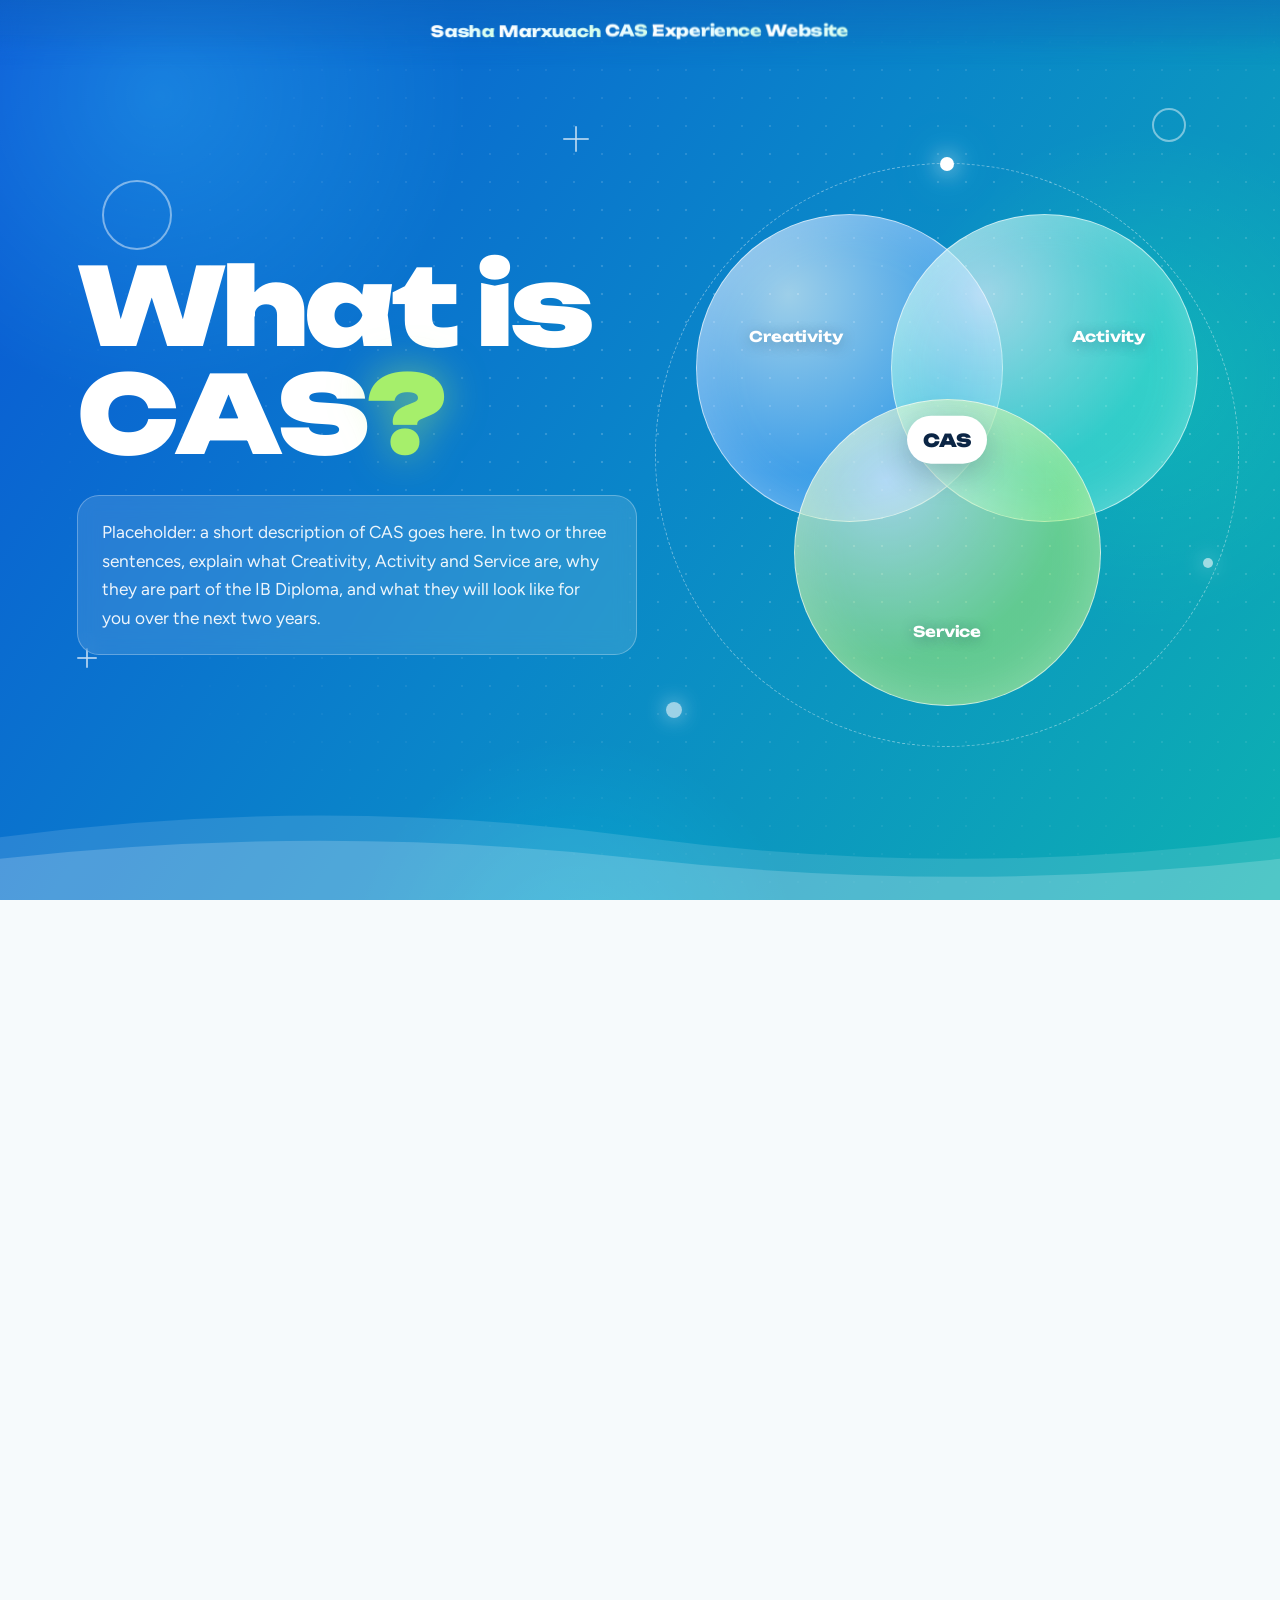
==== commit d121ee39: "Redesign site as a three-page scroll story in blue, teal and green Replace the dark multi-page portf" ====
--- a/CAS website/index.html
+++ b/CAS website/index.html
@@ -3,52 +3,153 @@
 <head>
   <meta charset="utf-8">
   <meta name="viewport" content="width=device-width, initial-scale=1, viewport-fit=cover">
-  <title>CAS Portfolio</title>
-  <meta name="description" content="IB CAS portfolio: creativity, activity and service, documented and reflected on over two years.">
-  <meta name="theme-color" content="#05050b">
-  <meta property="og:title" content="CAS Portfolio">
-  <meta property="og:description" content="IB CAS portfolio: creativity, activity and service.">
-  <meta property="og:type" content="website">
+  <title>Sasha Marxuach · CAS Experience Website</title>
+  <meta name="description" content="Sasha Marxuach's IB CAS experience website: creativity, activity and service.">
+  <meta name="theme-color" content="#f6fafc">
+  <meta property="og:title" content="Sasha Marxuach · CAS Experience Website">
+  <meta property="og:description" content="Creativity, activity and service: documented over two years of the IB Diploma.">
   <link rel="icon" href="assets/favicon.svg" type="image/svg+xml">
   <link rel="preconnect" href="https://fonts.googleapis.com">
   <link rel="preconnect" href="https://fonts.gstatic.com" crossorigin>
-  <link rel="stylesheet" href="https://fonts.googleapis.com/css2?family=Instrument+Serif:ital@0;1&family=JetBrains+Mono:wght@400;500&family=Space+Grotesk:wght@300..700&display=swap">
+  <link rel="stylesheet" href="https://fonts.googleapis.com/css2?family=Figtree:wght@400;500;600;700&family=Unbounded:wght@500;700;800;900&display=swap">
   <link rel="stylesheet" href="assets/css/style.css">
-  <script>
-    (function (c) {
-      try {
-        var s = window.sessionStorage;
-        if (!s.getItem('cas-visited')) c.add('first-visit');
-        else if (s.getItem('cas-nav')) { c.add('from-nav'); s.removeItem('cas-nav'); }
-      } catch (e) { /* storage blocked: skip the intro */ }
-    })(document.documentElement.classList);
-  </script>
+  <script>document.documentElement.classList.add('js', 'theme-home');</script>
 </head>
-<body data-page="home">
-  <a class="skip" href="#main">Skip to content</a>
-  <div class="nebula" aria-hidden="true"><i></i><i></i><i></i></div>
-  <canvas id="scene" aria-hidden="true"></canvas>
-  <div class="grain" aria-hidden="true"></div>
-  <div class="progress" aria-hidden="true"></div>
+<body>
 
-  <header id="nav"></header>
-  <main id="main"></main>
-  <footer id="footer"></footer>
-  <noscript><p class="noscript">This portfolio needs JavaScript turned on to show its content.</p></noscript>
+  <!-- ===================================================================
+       THE TITLE: big on the cover, then flies up to become the top bar.
+       =================================================================== -->
+  <header class="brand" id="brand">
+    <div class="brand__bar" aria-hidden="true"></div>
+    <h1 class="brand__title" aria-label="Sasha Marxuach CAS Experience Website">
+      <span class="brand__line brand__line--1" aria-hidden="true"><span class="bw"><span class="bw__t" style="--i:0">Sasha</span></span> <span class="bw"><span class="bw__t" style="--i:1">Marxuach</span></span></span>
+      <span class="brand__line brand__line--2" aria-hidden="true"><span class="bw"><span class="bw__t" style="--i:2">CAS</span></span> <span class="bw"><span class="bw__t" style="--i:3">Experience</span></span> <span class="bw"><span class="bw__t" style="--i:4">Website</span></span></span>
+    </h1>
+    <!-- invisible copy of the title at its docked size: main.js measures it -->
+    <div class="brand__dock" aria-hidden="true"><span>Sasha</span> <span>Marxuach</span> <span>CAS</span> <span>Experience</span> <span>Website</span></div>
+  </header>
 
-  <div class="cursor" aria-hidden="true"><i class="cursor__dot"></i><i class="cursor__ring"><span></span></i></div>
-  <div class="curtain" aria-hidden="true"></div>
-  <div class="loader" aria-hidden="true">
-    <div class="loader__bar"><i></i></div>
-    <div class="loader__inner">
-      <span class="loader__label">CAS Portfolio<br>Creativity · Activity · Service</span>
-      <span class="loader__count">000</span>
+  <main class="stage" id="stage">
+    <div class="stage__sticky">
+
+      <!-- =================================================================
+           PAGE 1 · COVER
+           ================================================================= -->
+      <section class="scene scene--home" aria-label="Cover">
+        <div class="aurora" aria-hidden="true"><i></i><i></i><i></i></div>
+        <canvas id="galaxy" aria-hidden="true"></canvas>
+        <div class="home__haze" aria-hidden="true"></div>
+        <button class="home__cue" type="button" data-goto="cas">
+          <span>Scroll to begin</span>
+          <i aria-hidden="true"></i>
+        </button>
+      </section>
+
+      <!-- =================================================================
+           PAGE 2 · WHAT IS CAS?
+           ================================================================= -->
+      <section class="scene scene--cas" id="what-is-cas" aria-labelledby="cas-title">
+        <div class="cas__bg" aria-hidden="true">
+          <i class="blob blob--1"></i><i class="blob blob--2"></i><i class="blob blob--3"></i>
+          <div class="dots"></div>
+          <span class="shape shape--ring" style="--x:8%;--y:20%;--s:70px;--d:0s"></span>
+          <span class="shape shape--plus" style="--x:44%;--y:14%;--s:26px;--d:-2s"></span>
+          <span class="shape shape--dot" style="--x:52%;--y:78%;--s:16px;--d:-4s"></span>
+          <span class="shape shape--ring" style="--x:90%;--y:12%;--s:34px;--d:-6s"></span>
+          <span class="shape shape--plus" style="--x:6%;--y:72%;--s:20px;--d:-1s"></span>
+          <span class="shape shape--dot" style="--x:94%;--y:62%;--s:10px;--d:-3s"></span>
+          <svg class="waves" viewBox="0 0 1440 200" preserveAspectRatio="none">
+            <path class="wave wave--back" d="M0 110 Q180 50 360 110 T720 110 T1080 110 T1440 110 T1800 110 T2160 110 T2520 110 T2880 110 V200 H0 Z"/>
+            <path class="wave wave--front" d="M0 140 Q180 90 360 140 T720 140 T1080 140 T1440 140 T1800 140 T2160 140 T2520 140 T2880 140 V200 H0 Z"/>
+          </svg>
+        </div>
+
+        <div class="cas__inner">
+          <div class="cas__text">
+            <h2 class="cas__title" id="cas-title"><span data-chars>What is</span> <span class="cas__big" data-chars>CAS</span><span class="cas__q">?</span></h2>
+            <!-- EDIT: replace this placeholder with your own description of CAS -->
+            <p class="cas__desc">
+              Placeholder: a short description of CAS goes here. In two or three sentences, explain what
+              Creativity, Activity and Service are, why they are part of the IB Diploma, and what they
+              will look like for you over the next two years.
+            </p>
+          </div>
+
+          <div class="venn" data-venn aria-hidden="true">
+            <div class="venn__rig">
+              <div class="venn__orbit"></div>
+              <div class="cw cw--c"><div class="circle circle--c"><span>Creativity</span></div></div>
+              <div class="cw cw--a"><div class="circle circle--a"><span>Activity</span></div></div>
+              <div class="cw cw--s"><div class="circle circle--s"><span>Service</span></div></div>
+              <span class="venn__core">CAS</span>
+            </div>
+          </div>
+        </div>
+      </section>
+
+      <!-- =================================================================
+           PAGE 3 · ABOUT ME  (two panels you move through sideways)
+           Photos: upload into CAS website/assets/img/ with these exact names:
+           about-1.jpg, about-2.jpg, about-3.jpg. They replace the placeholders.
+           ================================================================= -->
+      <section class="scene scene--about" id="about-me" aria-labelledby="about-title">
+        <div class="about__track">
+          <div class="about__bgtext" aria-hidden="true">About me ✦ About me ✦ About me ✦ About me ✦</div>
+          <svg class="about__thread" viewBox="0 0 2000 1000" preserveAspectRatio="none" aria-hidden="true">
+            <defs>
+              <linearGradient id="thread-grad" x1="0" x2="1" y1="0" y2="0">
+                <stop offset="0" stop-color="#1f6bff"/><stop offset=".5" stop-color="#0fb5a6"/><stop offset="1" stop-color="#2fcf7f"/>
+              </linearGradient>
+            </defs>
+            <path pathLength="1" d="M-20 830 C 240 960, 480 600, 760 760 S 1180 980, 1400 700 S 1780 360, 2020 470"/>
+          </svg>
+
+          <!-- panel 1: title + two photos -->
+          <div class="panel panel--intro">
+            <h2 class="about__title" id="about-title">
+              <span class="about__w" data-chars>About</span>
+              <span class="about__w about__w--grad" data-chars>me</span>
+            </h2>
+            <div class="about__photos">
+              <figure class="photo photo--1" data-tilt>
+                <img src="assets/img/about-1.jpg" alt="Sasha Marxuach" onerror="this.remove()">
+                <figcaption class="photo__ph"><b>Photo 1</b><small>assets/img/about-1.jpg</small></figcaption>
+              </figure>
+              <figure class="photo photo--2" data-tilt>
+                <img src="assets/img/about-2.jpg" alt="" onerror="this.remove()">
+                <figcaption class="photo__ph"><b>Photo 2</b><small>assets/img/about-2.jpg</small></figcaption>
+              </figure>
+            </div>
+            <button class="about__hint" type="button" data-goto="info">
+              <span>Scroll right</span>
+              <svg viewBox="0 0 24 24" aria-hidden="true"><path d="M4 12h15M13 5l7 7-7 7"/></svg>
+            </button>
+          </div>
+
+          <!-- panel 2: the info -->
+          <div class="panel panel--info">
+            <figure class="photo photo--3" data-tilt>
+              <img src="assets/img/about-3.jpg" alt="" onerror="this.remove()">
+              <figcaption class="photo__ph"><b>Photo 3</b><small>assets/img/about-3.jpg</small></figcaption>
+            </figure>
+            <div class="about__copy">
+              <p class="about__label"><span></span>About me</p>
+              <!-- EDIT: replace these placeholders with your own words -->
+              <p class="about__lead">Placeholder: a one-line introduction. Who you are, in a sentence.</p>
+              <p>Placeholder: two or three sentences about where you are from, what you care about and how you spend your time outside of class.</p>
+              <p>Placeholder: what drives you, what you are good at, and what you hope to get out of CAS over the next two years.</p>
+            </div>
+          </div>
+        </div>
+
+        <div class="about__dots" aria-hidden="true"><i class="is-on"></i><i></i></div>
+      </section>
+
     </div>
-  </div>
+  </main>
 
-  <script src="content.js"></script>
-  <script src="assets/js/render.js"></script>
-  <script src="assets/js/ui.js"></script>
-  <script src="assets/js/scene.js"></script>
+  <script src="assets/js/main.js"></script>
+  <script src="assets/js/galaxy.js"></script>
 </body>
 </html>
--- a/CAS website/assets/css/style.css
+++ b/CAS website/assets/css/style.css
@@ -1,636 +1,389 @@
 /* ==========================================================================
-   CAS PORTFOLIO: cosmic glass
+   Sasha Marxuach · CAS Experience Website
+   Palette: ocean blues, teal and green on bright white.
+   Type: Unbounded (display) + Figtree (text).
    ========================================================================== */
 
 :root {
-  --bg: #05050b;
-  --bg-2: #0a0a16;
-  --ink: #f3f1ff;
-  --ink-dim: rgba(243, 241, 255, .68);
-  --ink-faint: rgba(243, 241, 255, .4);
-  --line: rgba(255, 255, 255, .1);
-  --line-strong: rgba(255, 255, 255, .2);
-
-  --c: #ff4fd8;   /* creativity */
-  --a: #ffb547;   /* activity */
-  --s: #3ef0ff;   /* service */
-  --v: #8b6cff;   /* violet */
-  --sc: var(--v); /* current strand colour (per page / section) */
-  --iri: linear-gradient(100deg, #8b6cff 0%, #3ef0ff 25%, #ff4fd8 50%, #ffb547 75%, #8b6cff 100%);
-
-  --serif: "Instrument Serif", "Iowan Old Style", "Times New Roman", serif;
-  --sans: "Space Grotesk", ui-sans-serif, system-ui, -apple-system, "Segoe UI", sans-serif;
-  --mono: "JetBrains Mono", ui-monospace, "SFMono-Regular", Menlo, monospace;
-
-  --radius: 24px;
-  --gutter: clamp(16px, 4.2vw, 64px);
-  --maxw: 1380px;
-  --ease: cubic-bezier(.16, 1, .3, 1);
-  --ease-io: cubic-bezier(.7, 0, .3, 1);
-  color-scheme: dark;
-}
+  --navy: #0b2545;
+  --ink: #12304f;
+  --ink-2: #44607f;
+  --blue: #1f6bff;
+  --sky: #4fb3ff;
+  --teal: #0fb5a6;
+  --aqua: #5ce1e6;
+  --green: #2fcf7f;
+  --lime: #a6ef6b;
+  --paper: #f6fafc;
+  --mint: #effaf6;
+
+  --display: "Unbounded", "Arial Black", system-ui, sans-serif;
+  --text: "Figtree", system-ui, -apple-system, "Segoe UI", sans-serif;
+  --ease: cubic-bezier(.22, 1, .36, 1);
+  --spring: cubic-bezier(.34, 1.56, .64, 1);
+  --pad: clamp(20px, 6vw, 110px);
+}
+
+/* colours the shiny title animates between (registered so they can transition) */
+@property --t1 { syntax: "<color>"; inherits: true; initial-value: #0b2545; }
+@property --t2 { syntax: "<color>"; inherits: true; initial-value: #1f6bff; }
+@property --t3 { syntax: "<color>"; inherits: true; initial-value: #0fb5a6; }
+@property --gl { syntax: "<color>"; inherits: true; initial-value: #9ff6ff; }
 
 *, *::before, *::after { box-sizing: border-box; }
-[hidden] { display: none !important; }
-html { -webkit-text-size-adjust: 100%; scroll-padding-top: 90px; overflow-x: clip; }
+html { -webkit-text-size-adjust: 100%; overflow-x: clip; }
 body {
   margin: 0;
-  min-height: 100vh;
-  background: var(--bg);
+  background: var(--paper);
   color: var(--ink);
-  font-family: var(--sans);
-  font-size: 17px;
+  font-family: var(--text);
+  font-size: 18px;
   line-height: 1.6;
   -webkit-font-smoothing: antialiased;
-  -moz-osx-font-smoothing: grayscale;
-  overflow-x: hidden;
   overflow-x: clip;
 }
-img, video, iframe { display: block; max-width: 100%; }
-a { color: inherit; text-decoration: none; }
+h1, h2, p, figure { margin: 0; }
+img { display: block; max-width: 100%; }
 button { font: inherit; color: inherit; background: none; border: 0; padding: 0; cursor: pointer; }
-h1, h2, h3, p, ol, ul, dl, dd, figure, blockquote { margin: 0; padding: 0; }
-ol, ul { list-style: none; }
-::selection { background: var(--v); color: #fff; }
-:focus-visible { outline: 2px solid var(--s); outline-offset: 4px; border-radius: 6px; }
-
-.wrap { width: 100%; max-width: var(--maxw); margin-inline: auto; padding-inline: var(--gutter); }
-.mono { font-family: var(--mono); font-size: 12px; letter-spacing: .14em; text-transform: uppercase; color: var(--ink-dim); }
-.skip { position: fixed; left: 12px; top: -60px; z-index: 200; padding: 10px 16px; background: var(--ink); color: var(--bg); border-radius: 10px; }
-.skip:focus { top: 12px; }
-.ico { width: 18px; height: 18px; fill: none; stroke: currentColor; stroke-width: 1.8; stroke-linecap: round; stroke-linejoin: round; flex: none; }
-
-main, header, footer { position: relative; z-index: 2; }
-#nav { z-index: 60; }  /* above <main>, or the hero would swallow nav clicks */
-
-/* ---------- placeholders: text still starting with ✎ ---------- */
-.todo {
-  text-decoration: underline dashed rgba(255, 181, 71, .55);
-  text-decoration-thickness: 1px;
-  text-underline-offset: .22em;
-}
-.todo::before { content: "✎"; color: var(--a); font-style: normal; margin-right: .3em; font-size: min(.78em, 20px); vertical-align: .1em; }
-
-/* ---------- backdrop: nebula, canvas, grain ---------- */
-.nebula { position: fixed; inset: 0; z-index: 0; pointer-events: none; overflow: hidden; }
-.nebula i { position: absolute; border-radius: 50%; opacity: .5; will-change: transform; }
-.nebula i:nth-child(1) { width: 75vmax; height: 75vmax; left: -25vmax; top: -30vmax; background: radial-gradient(circle, rgba(139, 108, 255, .42), transparent 62%); animation: drift1 28s ease-in-out infinite alternate; }
-.nebula i:nth-child(2) { width: 65vmax; height: 65vmax; right: -25vmax; bottom: -30vmax; background: radial-gradient(circle, rgba(62, 240, 255, .22), transparent 62%); animation: drift2 34s ease-in-out infinite alternate; }
-.nebula i:nth-child(3) { width: 45vmax; height: 45vmax; right: 5vmax; top: 10vmax; background: radial-gradient(circle, rgba(255, 79, 216, .16), transparent 62%); animation: drift1 40s ease-in-out infinite alternate-reverse; }
-@keyframes drift1 { to { transform: translate3d(12vw, 8vh, 0) scale(1.15); } }
-@keyframes drift2 { to { transform: translate3d(-10vw, -12vh, 0) scale(1.1); } }
-.no-webgl .nebula i { opacity: .85; }
-
-#scene { position: fixed; inset: 0; width: 100%; height: 100%; z-index: 1; pointer-events: none; opacity: 0; transition: opacity 1.6s ease; }
-.scene-ready #scene { opacity: 1; }
-
-.grain {
-  position: fixed; inset: -50%; z-index: 50; pointer-events: none; opacity: .06;
-  background-image: url("data:image/svg+xml;utf8,<svg xmlns='http://www.w3.org/2000/svg' width='180' height='180'><filter id='n'><feTurbulence type='fractalNoise' baseFrequency='.8' numOctaves='3' stitchTiles='stitch'/><feColorMatrix values='0 0 0 0 1  0 0 0 0 1  0 0 0 0 1  0 0 0 1 0'/></filter><rect width='100%' height='100%' filter='url(%23n)'/></svg>");
-  animation: grain 1s steps(5) infinite;
-}
-@keyframes grain {
-  0% { transform: translate(0, 0); } 20% { transform: translate(-3%, 2%); } 40% { transform: translate(2%, -3%); }
-  60% { transform: translate(-2%, -1%); } 80% { transform: translate(3%, 3%); } 100% { transform: translate(0, 0); }
-}
-
-.progress { position: fixed; left: 0; top: 0; right: 0; height: 2px; z-index: 70; background: var(--iri); transform-origin: left; transform: scaleX(0); pointer-events: none; }
-
-/* ---------- loader & page curtain ---------- */
-.loader { display: none; position: fixed; inset: 0; z-index: 95; background: var(--bg); padding: var(--gutter); align-items: flex-end; }
-.first-visit .loader, .loader.is-done { display: flex; }
-.loader__inner { width: 100%; display: flex; justify-content: space-between; align-items: flex-end; gap: 20px; }
-.loader__label { font-family: var(--mono); font-size: 12px; letter-spacing: .16em; text-transform: uppercase; color: var(--ink-dim); padding-bottom: 2.4vw; }
-.loader__count { font-family: var(--serif); font-size: clamp(110px, 24vw, 380px); line-height: .78; letter-spacing: -.04em; font-variant-numeric: tabular-nums; background: var(--iri); background-size: 200% 100%; -webkit-background-clip: text; background-clip: text; color: transparent; }
-.loader__bar { position: absolute; left: 0; right: 0; top: 0; height: 2px; }
-.loader__bar i { display: block; height: 100%; background: var(--iri); transform-origin: left; transform: scaleX(var(--p, 0)); }
-.loader.is-done { transform: translateY(-100%); transition: transform 1s var(--ease-io) .05s; }
-
-.curtain { position: fixed; inset: 0; z-index: 90; background: #07070f; transform: translateY(-101%); transition: transform .55s var(--ease-io); pointer-events: none; }
-.curtain::after { content: ""; position: absolute; left: 0; right: 0; bottom: 0; height: 2px; background: var(--iri); }
-.is-leaving .curtain { transform: none; }
-.from-nav .curtain { transform: none; transition: none; }
-
-/* ---------- custom cursor ---------- */
-.cursor { display: none; }
-.has-cursor .cursor { display: block; }
-.has-cursor, .has-cursor a, .has-cursor button { cursor: none; }
-.cursor__dot, .cursor__ring { position: fixed; left: 0; top: 0; pointer-events: none; border-radius: 50%; }
-.cursor__dot { z-index: 101; width: 6px; height: 6px; margin: -3px 0 0 -3px; background: #fff; mix-blend-mode: difference; }
-.cursor__ring {
-  z-index: 100; width: 40px; height: 40px; margin: -20px 0 0 -20px; border: 1px solid rgba(255, 255, 255, .45);
-  display: grid; place-items: center;
-  transition: width .4s var(--ease), height .4s var(--ease), margin .4s var(--ease), background .3s, border-color .3s, opacity .3s;
-}
-.cursor__ring span { font-family: var(--mono); font-size: 10px; letter-spacing: .12em; text-transform: uppercase; color: var(--bg); opacity: 0; transition: opacity .2s; }
-.cursor.is-hover .cursor__ring { width: 66px; height: 66px; margin: -33px 0 0 -33px; border-color: rgba(255, 255, 255, .85); background: rgba(255, 255, 255, .06); }
-.cursor.has-label .cursor__ring { width: 86px; height: 86px; margin: -43px 0 0 -43px; background: var(--ink); border-color: transparent; }
-.cursor.has-label .cursor__ring span { opacity: 1; }
-.cursor.has-label .cursor__dot { opacity: 0; }
-.cursor.is-down .cursor__ring { width: 28px; height: 28px; margin: -14px 0 0 -14px; }
-.cursor.is-gone .cursor__ring, .cursor.is-gone .cursor__dot { opacity: 0; }
-
-/* ---------- reveal animations ---------- */
-[data-reveal] { opacity: 0; translate: 0 44px; filter: blur(10px); transition: opacity 1.1s var(--ease), translate 1.3s var(--ease), filter 1.1s var(--ease); }
-.is-in [data-reveal].in { opacity: 1; translate: none; filter: none; }
-.sw { display: inline-block; overflow: hidden; vertical-align: top; padding-bottom: .1em; margin-bottom: -.1em; }
-.sw__i { display: inline-block; transform: translateY(110%) rotate(5deg); transform-origin: left bottom; transition: transform 1.2s var(--ease); transition-delay: calc(var(--i, 0) * 70ms + 60ms); }
-.is-in [data-split].in .sw__i { transform: none; }
-em .sw__i, .iri .sw__i { padding-right: .12em; margin-right: -.12em; }
-
-/* ---------- shared type ---------- */
-.iri, .iri .sw__i, .display em, .display em .sw__i {
-  font-style: italic;
-  background-image: var(--iri);
-  background-size: 250% 100%;
+:focus-visible { outline: 3px solid var(--teal); outline-offset: 4px; border-radius: 10px; }
+::selection { background: var(--aqua); color: var(--navy); }
+
+/* ==========================================================================
+   THE FLYING TITLE
+   ========================================================================== */
+.brand {
+  position: fixed; inset: 0; z-index: 20; pointer-events: none;
+  --t1: #0b2545; --t2: #1f6bff; --t3: #0fb5a6; --gl: #9ff6ff;
+  transition: --t1 .8s ease, --t2 .8s ease, --t3 .8s ease, --gl .8s ease;
+}
+.theme-cas .brand { --t1: #ffffff; --t2: #e6fcff; --t3: #d2ffe9; --gl: #ffffff; }
+
+.brand__bar {
+  position: absolute; left: 0; right: 0; top: 0; height: 70px; opacity: 0;
+  background: linear-gradient(180deg, rgba(246, 250, 252, .92), rgba(246, 250, 252, 0));
+  -webkit-backdrop-filter: blur(10px); backdrop-filter: blur(10px);
+  -webkit-mask-image: linear-gradient(#000 50%, transparent); mask-image: linear-gradient(#000 50%, transparent);
+  transition: background .6s ease;
+}
+.theme-cas .brand__bar { background: linear-gradient(180deg, rgba(11, 94, 180, .45), rgba(11, 94, 180, 0)); }
+.theme-about .brand__bar { background: linear-gradient(180deg, rgba(239, 250, 246, .94), rgba(239, 250, 246, 0)); }
+
+.brand__title {
+  position: absolute; left: 50%; top: 50%; width: min(94vw, 1500px);
+  translate: -50% -56%;
+  text-align: center;
+  font-family: var(--display); font-weight: 800; letter-spacing: -.02em; line-height: 1.04;
+  filter: drop-shadow(0 16px 34px rgba(31, 107, 255, .18));
+  transition: filter .4s ease;
+}
+.brand.is-docked .brand__title { filter: none; }
+.brand__line { display: block; }
+.brand__line--1 { font-size: clamp(40px, 7.6vw, 136px); }
+.brand__line--2 { font-size: clamp(17px, 2.9vw, 52px); margin-top: .45em; }
+.bw { display: inline-block; transform-origin: 0 0; }
+.bw__t {
+  display: inline-block;
+  padding: .04em .02em .1em;
+  background-image:
+    linear-gradient(105deg, transparent 40%, var(--gl) 49%, var(--gl) 51%, transparent 60%),
+    linear-gradient(100deg, var(--t1) 5%, var(--t2) 55%, var(--t3) 100%);
+  background-size: 280% 100%, 100% 100%;
+  background-repeat: no-repeat;
+  background-position: 135% 0, 0 0;
   -webkit-background-clip: text; background-clip: text;
   color: transparent;
-  animation: iri 10s linear infinite;
-}
-@keyframes iri { to { background-position: 250% 0; } }
-
-.eyebrow { display: inline-flex; align-items: center; gap: 12px; font-family: var(--mono); font-size: 12px; letter-spacing: .16em; text-transform: uppercase; color: var(--ink-dim); }
-.pulse { position: relative; width: 8px; height: 8px; border-radius: 50%; background: var(--s); box-shadow: 0 0 12px var(--s); }
-.pulse::after { content: ""; position: absolute; inset: -6px; border-radius: 50%; border: 1px solid var(--s); animation: ping 2.2s var(--ease) infinite; }
-@keyframes ping { from { transform: scale(.4); opacity: 1; } to { transform: scale(1.8); opacity: 0; } }
-
-.display { font-family: var(--serif); font-weight: 400; font-size: clamp(46px, 7.2vw, 120px); line-height: .96; letter-spacing: -.022em; }
-.display--md { font-size: clamp(34px, 4.6vw, 72px); line-height: 1.04; }
-.subhead { font-family: var(--mono); font-size: 12px; letter-spacing: .16em; text-transform: uppercase; color: var(--ink-dim); margin: 90px 0 26px; display: flex; align-items: center; gap: 14px; }
-.subhead::after { content: ""; flex: 1; height: 1px; background: linear-gradient(90deg, var(--line-strong), transparent); }
-.lead { font-size: clamp(17px, 1.5vw, 20px); color: var(--ink-dim); max-width: 600px; }
-.lead__count { color: var(--ink); white-space: nowrap; }
-
-.shead { display: flex; align-items: center; gap: 16px; font-family: var(--mono); font-size: 12px; letter-spacing: .16em; text-transform: uppercase; color: var(--ink-dim); margin-bottom: 40px; }
-.shead__num { color: var(--ink); }
-.shead__line { flex: 1; height: 1px; background: linear-gradient(90deg, var(--line-strong), transparent); transform-origin: left; transform: scaleX(0); transition: transform 1.6s var(--ease) .25s; }
-.is-in .shead.in .shead__line { transform: none; }
-
-.section { position: relative; padding: clamp(90px, 13vw, 180px) 0; }
-.section--tight { padding-top: 20px; }
-
-/* ---------- buttons, chips, links ---------- */
-.btn {
-  position: relative; display: inline-flex; align-items: center; gap: 12px; height: 58px; padding: 0 28px;
-  border-radius: 999px; font-size: 15px; font-weight: 500; letter-spacing: .01em; white-space: nowrap;
-  color: var(--ink); background: rgba(255, 255, 255, .05); border: 1px solid var(--line-strong);
-  -webkit-backdrop-filter: blur(12px); backdrop-filter: blur(12px);
-  transition: transform .5s var(--ease), background .3s, color .3s, box-shadow .4s;
-}
-.btn:hover { background: rgba(255, 255, 255, .1); }
-.btn .ico { transition: transform .45s var(--ease); }
-.btn:hover .ico { transform: translateX(4px); }
-.btn--primary { background: var(--ink); color: #07070d; border-color: transparent; box-shadow: 0 12px 44px -10px rgba(139, 108, 255, .75), 0 0 70px -18px rgba(62, 240, 255, .6); }
-.btn--primary:hover { background: #fff; box-shadow: 0 16px 54px -8px rgba(255, 79, 216, .7), 0 0 90px -14px rgba(62, 240, 255, .8); }
-.btn--todo { border-style: dashed; border-color: rgba(255, 181, 71, .45); color: var(--ink-dim); cursor: default; background: transparent; }
-
-.chip {
-  --cc: var(--v);
-  display: inline-flex; align-items: center; gap: 8px; height: 32px; padding: 0 14px 0 4px; border-radius: 999px;
-  font-family: var(--mono); font-size: 11px; letter-spacing: .1em; text-transform: uppercase; white-space: nowrap;
-  background: color-mix(in srgb, var(--cc) 13%, transparent); border: 1px solid color-mix(in srgb, var(--cc) 45%, transparent);
-}
-.chip b { width: 24px; height: 24px; border-radius: 50%; display: grid; place-items: center; background: var(--cc); color: #07070d; font-size: 11px; box-shadow: 0 0 14px color-mix(in srgb, var(--cc) 70%, transparent); }
-.chip--sm { height: 26px; font-size: 10px; padding-right: 10px; gap: 6px; }
-.chip--sm b { width: 20px; height: 20px; font-size: 10px; }
-.chip--c { --cc: var(--c); } .chip--a { --cc: var(--a); } .chip--s { --cc: var(--s); }
-.lo-chip { display: inline-flex; align-items: center; height: 26px; padding: 0 9px; border-radius: 8px; font-family: var(--mono); font-size: 11px; letter-spacing: .06em; color: var(--ink-dim); border: 1px solid var(--line-strong); background: rgba(255, 255, 255, .03); }
-
-.link-arrow { display: inline-flex; align-items: center; gap: 10px; font-family: var(--mono); font-size: 13px; letter-spacing: .1em; text-transform: uppercase; padding-bottom: 6px; border-bottom: 1px solid var(--line-strong); transition: gap .4s var(--ease), border-color .3s, color .3s; }
-.link-arrow:hover { gap: 18px; border-color: var(--sc); color: #fff; }
-
-/* ---------- glass card with 3D tilt ---------- */
-.card, .rcard, .tl__card, .portrait, .rcover {
-  --rx: 0deg; --ry: 0deg;
-  position: relative; display: block; border-radius: var(--radius);
-  transform: perspective(1000px) rotateX(var(--rx)) rotateY(var(--ry));
-  transform-style: preserve-3d;
-  transition: transform .7s var(--ease), opacity 1.1s var(--ease), translate 1.3s var(--ease), filter 1.1s var(--ease);
-}
-.is-tilting { transition: transform .12s linear, opacity 1.1s var(--ease), translate 1.3s var(--ease), filter 1.1s var(--ease); }
-.card__glass, .rcard__glass, .tl__glass {
-  position: absolute; inset: 0; border-radius: inherit; overflow: hidden;
-  background: linear-gradient(150deg, rgba(255, 255, 255, .09), rgba(255, 255, 255, .02) 55%, rgba(255, 255, 255, .04));
-  border: 1px solid var(--line);
-  -webkit-backdrop-filter: blur(18px) saturate(150%); backdrop-filter: blur(18px) saturate(150%);
-  box-shadow: inset 0 1px 0 rgba(255, 255, 255, .14), 0 40px 80px -40px rgba(0, 0, 0, .9);
-}
-.card__glass::before, .rcard__glass::before, .tl__glass::before {  /* iridescent rim */
-  content: ""; position: absolute; inset: 0; border-radius: inherit; padding: 1px;
-  background: var(--iri); background-size: 250% 100%; animation: iri 8s linear infinite;
-  -webkit-mask: linear-gradient(#000 0 0) content-box, linear-gradient(#000 0 0); -webkit-mask-composite: xor;
-  mask: linear-gradient(#000 0 0) content-box exclude, linear-gradient(#000 0 0);
-  opacity: 0; transition: opacity .5s;
-}
-.card__glass::after, .rcard__glass::after, .tl__glass::after {  /* glare */
-  content: ""; position: absolute; inset: 0; border-radius: inherit;
-  background: radial-gradient(520px circle at var(--mx, 50%) var(--my, 0%), rgba(255, 255, 255, .16), transparent 42%);
-  opacity: 0; transition: opacity .4s;
-}
-.card:hover .card__glass::before, .card:hover .card__glass::after,
-.rcard:hover .rcard__glass::before, .rcard:hover .rcard__glass::after,
-a.tl__card:hover .tl__glass::before, a.tl__card:hover .tl__glass::after { opacity: 1; }
-.card__body { position: relative; padding: 30px; transform: translateZ(40px); }
-.card .idx, .ring__card .idx { font-family: var(--mono); font-size: 12px; letter-spacing: .14em; color: var(--ink-faint); }
-.card h3 { font-family: var(--serif); font-weight: 400; font-size: clamp(26px, 2.3vw, 34px); line-height: 1.05; margin: 34px 0 12px; }
-.card p { color: var(--ink-dim); font-size: 16px; }
-.cards { display: grid; grid-template-columns: repeat(auto-fit, minmax(250px, 1fr)); gap: 22px; }
-.cards--3 { grid-template-columns: repeat(auto-fit, minmax(300px, 1fr)); }
-
-/* ---------- nav ---------- */
-.nav { position: fixed; top: 18px; left: var(--gutter); right: var(--gutter); z-index: 60; display: flex; align-items: center; justify-content: space-between; gap: 20px; pointer-events: none; }
-.nav > * { pointer-events: auto; }
-.nav__brand { display: flex; align-items: center; gap: 12px; }
-.nav__mono {
-  position: relative; width: 46px; height: 46px; border-radius: 50%; display: grid; place-items: center;
-  font-family: var(--serif); font-style: italic; font-size: 19px; background: rgba(10, 10, 20, .7);
-  -webkit-backdrop-filter: blur(12px); backdrop-filter: blur(12px);
-}
-.nav__mono::before { content: ""; position: absolute; inset: 0; border-radius: 50%; padding: 1.5px; background: conic-gradient(from 0deg, var(--v), var(--s), var(--c), var(--a), var(--v)); -webkit-mask: linear-gradient(#000 0 0) content-box, linear-gradient(#000 0 0); -webkit-mask-composite: xor; mask: linear-gradient(#000 0 0) content-box exclude, linear-gradient(#000 0 0); animation: spin 6s linear infinite; }
-@keyframes spin { to { transform: rotate(360deg); } }
-.nav__name { display: flex; flex-direction: column; font-size: 15px; font-weight: 500; line-height: 1.15; transition: opacity .4s, translate .5s var(--ease); }
-.nav__name small { font-family: var(--mono); font-size: 10px; letter-spacing: .16em; text-transform: uppercase; color: var(--ink-faint); font-weight: 400; margin-top: 3px; }
-.nav.is-scrolled .nav__name { opacity: 0; translate: -8px 0; pointer-events: none; }
-.nav__links { display: flex; gap: 2px; padding: 6px; border-radius: 999px; background: rgba(12, 12, 24, .5); border: 1px solid var(--line); -webkit-backdrop-filter: blur(16px) saturate(160%); backdrop-filter: blur(16px) saturate(160%); box-shadow: inset 0 1px 0 rgba(255, 255, 255, .08); }
-.nav__links a { padding: 10px 18px; border-radius: 999px; font-size: 14px; color: var(--ink-dim); transition: color .3s, background .3s; }
-.nav__links a:hover { color: var(--ink); background: rgba(255, 255, 255, .07); }
-.nav__links a[aria-current] { color: #07070d; background: var(--ink); }
-.nav__burger { display: none; width: 50px; height: 50px; border-radius: 50%; background: rgba(12, 12, 24, .6); border: 1px solid var(--line); -webkit-backdrop-filter: blur(14px); backdrop-filter: blur(14px); position: relative; z-index: 2; }
-.nav__burger span { position: absolute; left: 16px; right: 16px; height: 1.5px; background: var(--ink); transition: transform .5s var(--ease), top .5s var(--ease); }
-.nav__burger span:nth-child(1) { top: 20px; } .nav__burger span:nth-child(2) { top: 28px; }
-.menu-open .nav__burger span:nth-child(1) { top: 24px; transform: rotate(45deg); }
-.menu-open .nav__burger span:nth-child(2) { top: 24px; transform: rotate(-45deg); }
-.menu { position: fixed; inset: 0; z-index: 55; display: flex; align-items: center; padding: 100px var(--gutter) 40px; background: rgba(5, 5, 11, .82); -webkit-backdrop-filter: blur(24px); backdrop-filter: blur(24px); animation: menuIn .6s var(--ease); }
-@keyframes menuIn { from { opacity: 0; } }
-.menu ol { display: grid; gap: 4px; }
-.menu li { animation: rise .8s var(--ease) both; }
-.menu li:nth-child(2) { animation-delay: .05s; } .menu li:nth-child(3) { animation-delay: .1s; } .menu li:nth-child(4) { animation-delay: .15s; } .menu li:nth-child(5) { animation-delay: .2s; }
-@keyframes rise { from { opacity: 0; transform: translateY(40px); } }
-.menu a { display: flex; align-items: baseline; gap: 16px; font-family: var(--serif); font-size: clamp(46px, 13vw, 84px); line-height: 1.05; }
-.menu a span { font-family: var(--mono); font-size: 12px; color: var(--ink-faint); }
-.menu a[aria-current] { font-style: italic; }
-
-/* ---------- hero ---------- */
-.hero { position: relative; min-height: 100vh; min-height: 100svh; display: flex; flex-direction: column; justify-content: flex-end; padding: 130px 0 34px; }
-.hero__name { font-family: var(--serif); font-weight: 400; font-size: clamp(76px, 15vw, 260px); line-height: .84; letter-spacing: -.035em; margin: 22px 0 30px; }
-.hero__name .line { display: block; }
-.hero__name .line + .line { padding-left: .5em; }
-.hero__tag { max-width: 520px; font-size: clamp(17px, 1.5vw, 20px); color: var(--ink-dim); }
-.hero__cta { display: flex; flex-wrap: wrap; gap: 14px; margin-top: 34px; }
-.hero__meta { display: grid; grid-template-columns: repeat(3, auto) 1fr; gap: 20px 56px; align-items: end; margin-top: 70px; padding-top: 22px; border-top: 1px solid var(--line); }
-.hero__meta .k { display: block; font-family: var(--mono); font-size: 11px; letter-spacing: .16em; text-transform: uppercase; color: var(--ink-faint); margin-bottom: 4px; }
-.hero__meta .v { font-size: 15px; }
-.scrollcue { justify-self: end; display: flex; align-items: center; gap: 14px; font-family: var(--mono); font-size: 11px; letter-spacing: .16em; text-transform: uppercase; color: var(--ink-dim); }
-.scrollcue i { position: relative; width: 1px; height: 46px; background: var(--line-strong); overflow: hidden; }
-.scrollcue i::after { content: ""; position: absolute; left: 0; top: -50%; width: 100%; height: 50%; background: var(--ink); animation: cue 2s var(--ease-io) infinite; }
-@keyframes cue { to { top: 110%; } }
-.spinner { position: absolute; right: var(--gutter); top: 50%; width: clamp(110px, 11vw, 160px); aspect-ratio: 1; translate: 0 -50%; display: grid; place-items: center; }
-.spinner svg { position: absolute; inset: 0; width: 100%; height: 100%; animation: spin 22s linear infinite; }
-.spinner text { font-family: var(--mono); font-size: 11.5px; letter-spacing: .28em; fill: var(--ink-dim); }
-.spinner span { font-size: 22px; color: var(--ink); animation: spin 8s linear infinite reverse; }
-
-/* ---------- ribbons ---------- */
-.ribbons { position: relative; z-index: 2; height: clamp(170px, 20vw, 260px); overflow: hidden; }
-.ribbon { position: absolute; left: -5%; width: 110%; top: 50%; padding: 14px 0; }
-.ribbon--a { z-index: 2; transform: translateY(-50%) rotate(-4deg); background: var(--iri); background-size: 200% 100%; animation: iri 14s linear infinite; color: #07070d; box-shadow: 0 20px 60px -20px rgba(255, 79, 216, .6); }
-.ribbon--b { transform: translateY(-50%) rotate(3deg); background: rgba(255, 255, 255, .04); border-block: 1px solid var(--line); -webkit-backdrop-filter: blur(10px); backdrop-filter: blur(10px); color: var(--ink-dim); }
-.ribbon__track { display: flex; align-items: center; width: max-content; animation: marquee 48s linear infinite; font-family: var(--serif); font-size: clamp(28px, 3.6vw, 56px); line-height: 1.1; white-space: nowrap; }
-.ribbon__track > * { margin-right: 30px; }
-.ribbon__track i { font-style: normal; font-size: .5em; }
-.ribbon--b .ribbon__track { animation-direction: reverse; font-style: italic; }
-@keyframes marquee { to { transform: translateX(-33.3333%); } }
-
-/* ---------- about ---------- */
-.about__grid { display: grid; grid-template-columns: minmax(0, 5fr) minmax(0, 7fr); gap: clamp(40px, 7vw, 110px); align-items: center; }
-.portrait { aspect-ratio: 4 / 5; border-radius: 30px; }
-.portrait__inner { position: absolute; inset: 0; border-radius: inherit; overflow: hidden; border: 1px solid var(--line-strong); box-shadow: 0 60px 100px -50px rgba(0, 0, 0, .9), 0 0 0 1px rgba(255, 255, 255, .04); }
-.portrait__inner img { width: 100%; height: 100%; object-fit: cover; }
-.portrait__tag { position: absolute; left: 22px; bottom: 22px; transform: translateZ(60px); padding: 10px 16px; border-radius: 999px; font-family: var(--mono); font-size: 11px; letter-spacing: .14em; text-transform: uppercase; background: rgba(10, 10, 20, .6); border: 1px solid var(--line-strong); -webkit-backdrop-filter: blur(10px); backdrop-filter: blur(10px); }
-.monogram { position: absolute; inset: 0; display: grid; place-items: center; background: radial-gradient(120% 80% at 30% 10%, #1b1640, #07070f 70%); overflow: hidden; }
-.monogram span { position: relative; z-index: 2; font-family: var(--serif); font-style: italic; font-size: clamp(120px, 16vw, 230px); line-height: 1; letter-spacing: -.04em; padding: 0 .14em 0 .04em; background: var(--iri); background-size: 250% 100%; -webkit-background-clip: text; background-clip: text; color: transparent; animation: iri 9s linear infinite; }
-.monogram i { position: absolute; border-radius: 50%; }
-.monogram i:nth-of-type(1) { width: 70%; aspect-ratio: 1; border: 1px solid rgba(255, 255, 255, .14); animation: spin 30s linear infinite; }
-.monogram i:nth-of-type(1)::after { content: ""; position: absolute; top: -5px; left: 50%; width: 10px; height: 10px; border-radius: 50%; background: var(--s); box-shadow: 0 0 20px var(--s); }
-.monogram i:nth-of-type(2) { width: 120%; aspect-ratio: 1; background: conic-gradient(from 0deg, transparent, rgba(139, 108, 255, .35), transparent 30%, rgba(255, 79, 216, .25), transparent 60%); filter: blur(30px); animation: spin 16s linear infinite reverse; }
-.about__paras { margin: 30px 0 0; display: grid; gap: 16px; color: var(--ink-dim); font-size: 18px; max-width: 640px; }
-.facts { display: grid; grid-template-columns: repeat(auto-fit, minmax(160px, 1fr)); gap: 0; margin-top: 44px; border-top: 1px solid var(--line); }
-.facts div { padding: 18px 20px 18px 0; border-bottom: 1px solid var(--line); }
-.facts dt { font-family: var(--mono); font-size: 11px; letter-spacing: .14em; text-transform: uppercase; color: var(--ink-faint); margin-bottom: 4px; }
-.facts dd { font-size: 16px; }
-
-/* ---------- interests: 3D ring ---------- */
-.split-head { display: flex; justify-content: space-between; align-items: flex-end; gap: 30px; }
-.hint { font-family: var(--mono); font-size: 12px; letter-spacing: .14em; text-transform: uppercase; color: var(--ink-faint); white-space: nowrap; display: flex; gap: 10px; align-items: center; }
-.hint__ico { display: inline-block; font-size: 18px; animation: spin 4s linear infinite; }
-.ring-stage { position: relative; height: clamp(400px, 44vw, 520px); perspective: 1500px; perspective-origin: 50% 35%; touch-action: pan-y; user-select: none; -webkit-user-select: none; margin: 20px 0 0; overflow-x: clip; overflow-y: visible; }
-.ring-stage.is-drag { cursor: grabbing; }
-.ring { position: absolute; left: 50%; top: 50%; width: 0; height: 0; transform-style: preserve-3d; }
-.ring__item { position: absolute; width: 290px; height: 320px; left: -145px; top: -160px; transform-style: preserve-3d; }
-.ring__card {
-  height: 100%; padding: 28px; border-radius: 26px; display: flex; flex-direction: column;
-  background: linear-gradient(160deg, rgba(40, 34, 80, .78), rgba(12, 12, 26, .86) 60%, rgba(20, 30, 50, .8));
-  border: 1px solid rgba(255, 255, 255, .16);
-  box-shadow: inset 0 1px 0 rgba(255, 255, 255, .18), 0 30px 60px -30px rgba(0, 0, 0, .9), 0 0 60px -20px rgba(139, 108, 255, .4);
-}
-.ring__card h3 { font-family: var(--serif); font-weight: 400; font-size: 34px; line-height: 1.02; margin-top: auto; }
-.ring__card p { color: var(--ink-dim); font-size: 15px; margin-top: 10px; }
-.ring__item:nth-child(3n+1) .ring__card { box-shadow: inset 0 1px 0 rgba(255, 255, 255, .18), 0 30px 60px -30px rgba(0, 0, 0, .9), 0 0 60px -20px rgba(255, 79, 216, .45); }
-.ring__item:nth-child(3n+2) .ring__card { box-shadow: inset 0 1px 0 rgba(255, 255, 255, .18), 0 30px 60px -30px rgba(0, 0, 0, .9), 0 0 60px -20px rgba(62, 240, 255, .4); }
-.ring-stage--flat { height: auto; perspective: none; }
-.ring-stage--flat .ring { position: static; width: auto; height: auto; display: flex; flex-wrap: wrap; gap: 20px; justify-content: center; padding: 0 var(--gutter); }
-.ring-stage--flat .ring__item { position: static; }
-
-/* ---------- what CAS means: scroll-lit quote ---------- */
-.meaning { position: relative; height: 240vh; }
-.meaning__sticky { position: sticky; top: 0; height: 100vh; height: 100svh; display: flex; flex-direction: column; justify-content: center; }
-.meaning__quote { font-family: var(--serif); font-size: clamp(34px, 4.8vw, 80px); line-height: 1.08; letter-spacing: -.012em; max-width: 1180px; }
-.meaning__quote.is-long { font-size: clamp(26px, 3.4vw, 56px); }
-.meaning__quote .w { color: rgba(255, 255, 255, .13); transition: color .6s ease, text-shadow .6s ease; }
-.meaning__quote .w.lit { color: var(--ink); text-shadow: 0 0 40px rgba(139, 108, 255, .45); }
-.meaning__quote.is-todo::before { content: "✎ placeholder, edit casMeaning in content.js"; display: block; margin-bottom: 26px; font-family: var(--mono); font-size: 11px; letter-spacing: .14em; text-transform: uppercase; color: var(--a); }
-
-/* ---------- strands ---------- */
-.strands__head { padding: clamp(80px, 10vw, 140px) 0 0; }
-.strand { position: relative; min-height: 115vh; display: flex; align-items: center; padding: 60px 0; }
-.strand--c { --sc: var(--c); } .strand--a { --sc: var(--a); } .strand--s { --sc: var(--s); }
-.strand__wrap { display: flex; }
-.strand--flip .strand__wrap { justify-content: flex-end; }
-.strand__col { max-width: 560px; display: grid; gap: 22px; justify-items: start; }
-.strand__top { display: flex; align-items: center; gap: 18px; }
-.strand__letter { width: 70px; height: 70px; border-radius: 50%; display: grid; place-items: center; font-family: var(--serif); font-size: 40px; font-style: italic; color: var(--sc); border: 1px solid color-mix(in srgb, var(--sc) 60%, transparent); box-shadow: 0 0 40px -6px var(--sc), inset 0 0 20px -6px var(--sc); }
-.strand .display { font-size: clamp(56px, 8.5vw, 140px); background: linear-gradient(180deg, #fff 30%, var(--sc)); -webkit-background-clip: text; background-clip: text; color: transparent; }
-.strand .display .sw__i { background: inherit; -webkit-background-clip: text; background-clip: text; color: transparent; background-image: linear-gradient(180deg, #fff 30%, var(--sc)); }
-.strand__def { font-family: var(--serif); font-style: italic; font-size: clamp(20px, 1.8vw, 25px); line-height: 1.3; color: var(--ink-dim); border-left: 2px solid var(--sc); padding-left: 18px; }
-.strand__def span { display: block; margin-top: 8px; font-family: var(--mono); font-style: normal; font-size: 10px; letter-spacing: .16em; text-transform: uppercase; color: var(--ink-faint); }
-.strand__mine { padding: 24px 26px; border-radius: 20px; background: rgba(12, 12, 26, .45); border: 1px solid var(--line); -webkit-backdrop-filter: blur(16px); backdrop-filter: blur(16px); display: grid; gap: 10px; }
-.strand__mine .k { font-family: var(--mono); font-size: 11px; letter-spacing: .14em; text-transform: uppercase; color: var(--sc); }
-.strand__ex { display: flex; flex-wrap: wrap; gap: 8px; }
-.strand__ex li { padding: 8px 14px; border-radius: 999px; font-size: 14px; border: 1px solid color-mix(in srgb, var(--sc) 40%, transparent); background: color-mix(in srgb, var(--sc) 8%, transparent); }
-
-/* ---------- goals ---------- */
-.goal-list { margin: 60px 0 0; border-top: 1px solid var(--line); counter-reset: g; }
-.goal { position: relative; display: grid; grid-template-columns: clamp(80px, 11vw, 150px) minmax(0, 1fr) auto; gap: 30px; align-items: center; padding: 36px 0; border-bottom: 1px solid var(--line); }
-.goal::before { content: ""; position: absolute; inset: 0; background: linear-gradient(90deg, rgba(139, 108, 255, .14), rgba(62, 240, 255, .04) 60%, transparent); transform: scaleX(0); transform-origin: left; transition: transform .8s var(--ease); z-index: -1; border-radius: 8px; }
-.goal:hover::before { transform: none; }
-.goal__n { font-family: var(--serif); font-size: clamp(60px, 7vw, 110px); line-height: .9; color: transparent; -webkit-text-stroke: 1px rgba(255, 255, 255, .35); transition: color .5s, -webkit-text-stroke-color .5s; }
-.goal:hover .goal__n { color: var(--ink); -webkit-text-stroke-color: transparent; }
-.goal h3 { font-family: var(--serif); font-weight: 400; font-size: clamp(28px, 2.8vw, 42px); line-height: 1.05; }
-.goal p { color: var(--ink-dim); margin-top: 8px; max-width: 640px; }
-
-/* ---------- journey ---------- */
-.journey__top { display: flex; justify-content: space-between; align-items: flex-end; gap: 50px; }
-.journey__top .display { max-width: 900px; }
-.progress-ring { position: relative; flex: none; width: clamp(140px, 13vw, 180px); aspect-ratio: 1; }
-.progress-ring svg { width: 100%; height: 100%; transform: rotate(-90deg); overflow: visible; }
-.progress-ring circle { fill: none; stroke: rgba(255, 255, 255, .08); stroke-width: 5; }
-.progress-ring .fg { stroke: var(--s); stroke-linecap: round; stroke-dasharray: 1 1; stroke-dashoffset: 1; filter: drop-shadow(0 0 8px var(--s)); transition: stroke-dashoffset 2s var(--ease) .3s; }
-.is-in .progress-ring.in .fg { stroke-dashoffset: calc(1 - var(--p)); }
-.progress-ring > div { position: absolute; inset: 0; display: grid; place-content: center; text-align: center; }
-.progress-ring b { font-family: var(--serif); font-weight: 400; font-size: 56px; line-height: .9; }
-.progress-ring span { font-family: var(--serif); font-size: 26px; color: var(--ink-faint); margin-left: 2px; }
-.progress-ring small { font-family: var(--mono); font-size: 10px; letter-spacing: .16em; text-transform: uppercase; color: var(--ink-faint); margin-top: 6px; }
-.progress-ring > div > b + span { display: inline; }
-
-.timeline { position: relative; margin-top: 90px; }
-.timeline__line { position: absolute; left: 50%; top: 0; bottom: 0; width: 2px; margin-left: -1px; background: rgba(255, 255, 255, .07); border-radius: 2px; }
-.timeline__line i { position: absolute; inset: 0; background: linear-gradient(180deg, var(--v), var(--s), var(--c), var(--a)); transform-origin: top; transform: scaleY(var(--fill, 0)); box-shadow: 0 0 16px rgba(139, 108, 255, .7); border-radius: 2px; }
-.tl { position: relative; width: calc(50% - 56px); }
-.tl--r { margin-left: auto; }
-.tl + .tl { margin-top: -30px; }
-.tl__dot { position: absolute; top: 34px; width: 14px; height: 14px; border-radius: 50%; background: var(--bg); border: 2px solid var(--line-strong); }
-.tl--l .tl__dot { right: -63px; } .tl--r .tl__dot { left: -63px; }
-.tl--done .tl__dot { border-color: var(--s); background: var(--s); box-shadow: 0 0 18px var(--s); }
-.tl--milestone .tl__dot { width: 18px; height: 18px; top: 32px; border-color: var(--c); box-shadow: 0 0 20px var(--c); }
-.tl--l.tl--milestone .tl__dot { right: -65px; } .tl--r.tl--milestone .tl__dot { left: -65px; }
-.tl__card { border-radius: 22px; }
-.tl__body { position: relative; display: grid; gap: 8px; padding: 24px 26px; transform: translateZ(30px); }
-.tl__title { font-family: var(--serif); font-size: clamp(26px, 2.4vw, 34px); line-height: 1.05; display: flex; align-items: center; gap: 10px; }
-.tl__chips { display: flex; flex-wrap: wrap; gap: 6px; margin-top: 6px; }
-.tl__text { color: var(--ink-dim); font-size: 15px; }
-.tl--locked .tl__glass { background: transparent; border: 1px dashed rgba(255, 255, 255, .16); -webkit-backdrop-filter: none; backdrop-filter: none; box-shadow: none; }
-.tl--locked .tl__title { color: var(--ink-faint); font-size: 24px; }
-.tl__card--big .tl__glass { background: linear-gradient(150deg, rgba(139, 108, 255, .16), rgba(255, 255, 255, .02) 60%, rgba(255, 79, 216, .1)); }
-.tl__card--big .tl__glass::before { opacity: .7; }
-.pulse-tag { justify-self: start; display: inline-flex; align-items: center; gap: 10px; margin-top: 8px; padding: 8px 14px; border-radius: 999px; font-family: var(--mono); font-size: 11px; letter-spacing: .12em; text-transform: uppercase; border: 1px solid var(--line-strong); }
-.pulse-tag i { width: 7px; height: 7px; border-radius: 50%; background: var(--c); box-shadow: 0 0 10px var(--c); animation: blink 1.4s ease-in-out infinite; }
-@keyframes blink { 50% { opacity: .25; } }
-.countdown { display: grid; grid-template-columns: repeat(4, 1fr); gap: 8px; margin-top: 10px; }
-.countdown > span { display: grid; justify-items: center; padding: 12px 4px 10px; border-radius: 14px; background: rgba(5, 5, 11, .5); border: 1px solid var(--line); }
-.countdown b { font-family: var(--mono); font-weight: 500; font-size: clamp(22px, 2.2vw, 30px); line-height: 1; font-variant-numeric: tabular-nums; }
-.countdown b.flip { animation: flip .5s var(--ease); }
-@keyframes flip { from { transform: translateY(-40%); opacity: 0; } }
-.countdown small { font-family: var(--mono); font-size: 9px; letter-spacing: .16em; text-transform: uppercase; color: var(--ink-faint); margin-top: 6px; }
-
-/* ---------- outro & footer ---------- */
-.outro { position: relative; min-height: 95vh; display: grid; place-items: center; text-align: center; padding: 100px var(--gutter); }
-.outro__link { display: grid; justify-items: center; gap: 24px; }
-.outro__big { font-family: var(--serif); font-size: clamp(60px, 12vw, 210px); line-height: .88; letter-spacing: -.035em; transition: letter-spacing .8s var(--ease); }
-.outro__big em { font-style: italic; background: var(--iri); background-size: 250% 100%; -webkit-background-clip: text; background-clip: text; color: transparent; animation: iri 8s linear infinite; padding-right: .08em; }
-.outro__link:hover .outro__big { letter-spacing: -.015em; }
-.outro__arrow { width: 96px; height: 96px; border-radius: 50%; display: grid; place-items: center; border: 1px solid var(--line-strong); -webkit-backdrop-filter: blur(10px); backdrop-filter: blur(10px); transition: transform .7s var(--ease), background .4s, color .4s; }
-.outro__arrow .ico { width: 30px; height: 30px; }
-.outro__link:hover .outro__arrow { transform: rotate(-45deg) scale(1.1); background: var(--ink); color: var(--bg); }
-
-.footer { padding-top: 40px; padding-bottom: 30px; }
-.footer__big { font-family: var(--serif); font-size: clamp(64px, 16vw, 280px); line-height: .8; letter-spacing: -.04em; white-space: nowrap; overflow: hidden; background: linear-gradient(180deg, rgba(255, 255, 255, .22), rgba(255, 255, 255, 0) 85%); -webkit-background-clip: text; background-clip: text; color: transparent; padding-bottom: .05em; user-select: none; }
-.footer__big em { font-style: italic; }
-.footer__row { display: flex; flex-wrap: wrap; justify-content: space-between; gap: 12px 30px; padding-top: 22px; border-top: 1px solid var(--line); font-family: var(--mono); font-size: 11px; letter-spacing: .12em; text-transform: uppercase; color: var(--ink-faint); }
-.footer__top { color: var(--ink-dim); transition: color .3s; }
-.footer__top:hover { color: var(--ink); }
-
-/* ---------- reflections archive ---------- */
-.page-hero { position: relative; min-height: 88vh; min-height: 88svh; display: flex; align-items: flex-end; padding: 150px 0 60px; }
-.page-title { font-family: var(--serif); font-weight: 400; font-size: clamp(88px, 18.5vw, 320px); line-height: .8; letter-spacing: -.045em; margin: 22px 0 36px; }
-.page-title .line { display: block; }
-.filters { display: flex; flex-wrap: wrap; gap: 10px; margin-top: 38px; }
-.filter { --cc: var(--ink); display: inline-flex; align-items: center; gap: 8px; height: 46px; padding: 0 20px; border-radius: 999px; font-size: 14px; background: rgba(255, 255, 255, .04); border: 1px solid var(--line-strong); -webkit-backdrop-filter: blur(12px); backdrop-filter: blur(12px); transition: background .3s, color .3s, border-color .3s, transform .4s var(--ease); }
-.filter::before { content: ""; width: 8px; height: 8px; border-radius: 50%; background: var(--cc); box-shadow: 0 0 10px var(--cc); }
-.filter--c { --cc: var(--c); } .filter--a { --cc: var(--a); } .filter--s { --cc: var(--s); }
-.filter sup { font-family: var(--mono); font-size: 10px; color: var(--ink-faint); }
-.filter:hover { transform: translateY(-2px); border-color: var(--cc); }
-.filter[aria-pressed="true"] { background: var(--ink); color: #07070d; border-color: var(--ink); }
-.filter[aria-pressed="true"] sup { color: rgba(7, 7, 13, .6); }
-
-.rgrid { display: grid; grid-template-columns: repeat(auto-fill, minmax(min(100%, 330px), 1fr)); gap: 28px; }
-.rcard { border-radius: 28px; min-height: 480px; animation: cardIn .8s var(--ease) both; animation-delay: var(--d, 0s); }
-@keyframes cardIn { from { opacity: 0; transform: perspective(1000px) translateY(30px) rotateX(-8deg); } }
-.rcard.is-hidden { display: none; }
-.rcard__body { position: relative; display: flex; flex-direction: column; gap: 12px; height: 100%; padding: 14px 14px 24px; transform: translateZ(34px); }
-.rcard__cover { position: relative; display: block; aspect-ratio: 16 / 11; border-radius: 20px; overflow: hidden; background: #0b0b16; }
-.rcard__cover img { width: 100%; height: 100%; object-fit: cover; transition: transform 1.2s var(--ease); }
-.rcard:hover .rcard__cover img { transform: scale(1.06); }
-.rcard__num { position: absolute; right: 16px; bottom: 4px; font-family: var(--serif); font-size: 84px; line-height: 1; color: rgba(255, 255, 255, .92); text-shadow: 0 10px 40px rgba(0, 0, 0, .5); }
-.rcard__meta { display: flex; justify-content: space-between; gap: 10px; padding: 6px 10px 0; font-family: var(--mono); font-size: 11px; letter-spacing: .12em; text-transform: uppercase; color: var(--ink-faint); }
-.rcard__title { padding: 0 10px; font-family: var(--serif); font-size: clamp(30px, 2.6vw, 38px); line-height: 1.02; display: flex; align-items: center; gap: 10px; }
-.rcard__sum { padding: 0 10px; color: var(--ink-dim); font-size: 15px; }
-.rcard__foot { margin-top: auto; padding: 8px 10px 0; display: flex; flex-wrap: wrap; gap: 6px; }
-.rcard--locked { opacity: .65; }
-.rcard--locked .rcard__glass { background: transparent; border: 1px dashed rgba(255, 255, 255, .16); -webkit-backdrop-filter: none; backdrop-filter: none; box-shadow: none; }
-.rcard--locked .rcard__body { justify-content: flex-end; padding: 28px; }
-.rcard__num--ghost { position: static; font-size: clamp(120px, 12vw, 180px); line-height: .8; color: transparent; -webkit-text-stroke: 1px rgba(255, 255, 255, .16); text-shadow: none; margin-bottom: auto; }
-.rcard--locked .rcard__title { padding: 0; font-size: 26px; color: var(--ink-dim); }
-.rcard--locked .rcard__sum { padding: 0; }
-.empty { color: var(--ink-dim); padding-top: 30px; }
-
-.gencover { --gc: var(--c); --gc2: var(--v); position: absolute; inset: 0; display: grid; place-items: center; overflow: hidden; background: #0a0a15; }
-.gencover::before { content: ""; position: absolute; inset: -40%; background: conic-gradient(from var(--seed, 0deg), var(--gc), transparent 22%, var(--gc2) 48%, transparent 72%, var(--gc)); filter: blur(46px); opacity: .7; animation: spin 20s linear infinite; }
-.gencover span { position: relative; font-family: var(--serif); font-style: italic; font-size: clamp(150px, 16vw, 230px); line-height: 1; color: rgba(255, 255, 255, .85); mix-blend-mode: overlay; }
-.gencover i { position: absolute; inset: 0; background-image: linear-gradient(rgba(255, 255, 255, .07) 1px, transparent 1px), linear-gradient(90deg, rgba(255, 255, 255, .07) 1px, transparent 1px); background-size: 34px 34px; -webkit-mask: radial-gradient(circle at 50% 50%, #000, transparent 75%); mask: radial-gradient(circle at 50% 50%, #000, transparent 75%); }
-.gencover--c { --gc: var(--c); --gc2: var(--v); }
-.gencover--a { --gc: var(--a); --gc2: var(--c); }
-.gencover--s { --gc: var(--s); --gc2: var(--v); }
-
-.lo-legend { margin-top: 50px; border-top: 1px solid var(--line); }
-.lo-legend li { display: grid; grid-template-columns: 90px minmax(0, 1fr) auto; gap: 24px; align-items: center; padding: 22px 0; border-bottom: 1px solid var(--line); }
-.lo-legend__n { font-family: var(--mono); font-size: 14px; color: var(--s); }
-.lo-legend__t { font-family: var(--serif); font-size: clamp(21px, 2vw, 28px); line-height: 1.2; }
-.lo-legend__c { font-family: var(--mono); font-size: 10px; letter-spacing: .14em; text-transform: uppercase; padding: 7px 12px; border-radius: 999px; border: 1px solid var(--line); color: var(--ink-faint); white-space: nowrap; }
-.lo-legend__c.is-hit { color: var(--s); border-color: color-mix(in srgb, var(--s) 45%, transparent); background: color-mix(in srgb, var(--s) 8%, transparent); }
-
-/* ---------- single reflection ---------- */
-.strand-c { --sc: var(--c); } .strand-a { --sc: var(--a); } .strand-s { --sc: var(--s); }
-.rhero { position: relative; padding: 140px 0 30px; }
-.rhero__grid { position: relative; }
-.rhero__text { position: relative; z-index: 2; max-width: 980px; display: grid; gap: 22px; justify-items: start; }
-.back { font-family: var(--mono); font-size: 12px; letter-spacing: .14em; text-transform: uppercase; color: var(--ink-dim); padding: 10px 16px; border-radius: 999px; border: 1px solid var(--line); background: rgba(255, 255, 255, .03); -webkit-backdrop-filter: blur(10px); backdrop-filter: blur(10px); transition: color .3s, border-color .3s; margin-bottom: 30px; }
-.back:hover { color: var(--ink); border-color: var(--line-strong); }
-.rtitle { font-family: var(--serif); font-weight: 400; font-size: clamp(52px, 8vw, 132px); line-height: .94; letter-spacing: -.025em; }
-.rhero__num { position: absolute; right: var(--gutter); top: 20px; font-family: var(--serif); font-size: clamp(170px, 30vw, 470px); line-height: .78; letter-spacing: -.05em; color: transparent; -webkit-text-stroke: 1px color-mix(in srgb, var(--sc) 50%, transparent); pointer-events: none; opacity: .7; }
-.rmeta { display: grid; grid-template-columns: repeat(auto-fit, minmax(180px, 1fr)); gap: 26px 40px; margin: 56px 0 44px; padding: 24px 0; border-block: 1px solid var(--line); }
-.rmeta dt { font-family: var(--mono); font-size: 11px; letter-spacing: .14em; text-transform: uppercase; color: var(--ink-faint); margin-bottom: 10px; }
-.rmeta dd { display: flex; flex-wrap: wrap; gap: 6px; font-size: 16px; }
-.rcover { aspect-ratio: 21 / 9; border-radius: 30px; overflow: hidden; box-shadow: 0 60px 120px -60px rgba(0, 0, 0, .9); border: 1px solid var(--line); }
-.rcover img { width: 100%; height: 100%; object-fit: cover; }
-.rcover .gencover span { font-size: clamp(180px, 26vw, 400px); }
-
-.rbody { display: grid; grid-template-columns: 250px minmax(0, 1fr); gap: clamp(40px, 7vw, 110px); padding-top: 90px; padding-bottom: 60px; }
-.toc { position: sticky; top: 110px; align-self: start; }
-.toc .mono { margin-bottom: 18px; }
-.toc ol { display: grid; gap: 2px; border-left: 1px solid var(--line); }
-.toc a { position: relative; display: flex; align-items: center; gap: 12px; padding: 9px 0 9px 18px; font-size: 14px; color: var(--ink-faint); transition: color .3s, padding .4s var(--ease); }
-.toc a span { font-family: var(--mono); font-size: 10px; }
-.toc a::before { content: ""; position: absolute; left: -1px; top: 8px; bottom: 8px; width: 2px; background: var(--sc); transform: scaleY(0); transition: transform .4s var(--ease); box-shadow: 0 0 10px var(--sc); }
-.toc a:hover { color: var(--ink-dim); }
-.toc a.is-active { color: var(--ink); padding-left: 24px; }
-.toc a.is-active::before { transform: none; }
-.toc i { margin-left: auto; width: 7px; height: 7px; border-radius: 50%; flex: none; }
-.toc i.ok { background: var(--s); box-shadow: 0 0 8px var(--s); }
-.toc i.todo-dot { border: 1px solid var(--a); }
-
-.rcontent { max-width: 780px; }
-.rsec { padding: 34px 0 64px; border-top: 1px solid var(--line); scroll-margin-top: 90px; }
-.rsec__head { display: flex; align-items: baseline; gap: 18px; margin-bottom: 26px; }
-.rsec__n { font-family: var(--mono); font-size: 12px; color: var(--sc); letter-spacing: .1em; }
-.rsec h2 { font-family: var(--serif); font-weight: 400; font-size: clamp(34px, 3.8vw, 56px); line-height: 1; letter-spacing: -.015em; }
-.prose { display: grid; gap: 1.1em; }
-.prose p { font-size: clamp(17px, 1.35vw, 19.5px); line-height: 1.75; color: rgba(243, 241, 255, .84); }
-.rsec:first-child .prose p:first-child:not(:has(.todo))::first-letter { float: left; font-family: var(--serif); font-size: 5.4em; line-height: .78; padding: 8px 14px 0 0; color: var(--sc); text-shadow: 0 0 30px var(--sc); }
-.los { display: grid; gap: 14px; }
-.lo { display: grid; grid-template-columns: 70px minmax(0, 1fr); gap: 20px; padding: 24px; border-radius: 20px; background: linear-gradient(150deg, rgba(255, 255, 255, .06), rgba(255, 255, 255, .015)); border: 1px solid var(--line); -webkit-backdrop-filter: blur(14px); backdrop-filter: blur(14px); }
-.lo__n { font-family: var(--mono); font-size: 14px; color: var(--sc); padding-top: 4px; }
-.lo h3 { font-family: var(--serif); font-weight: 400; font-size: 24px; line-height: 1.2; }
-.lo p { color: var(--ink-dim); margin-top: 8px; }
-.pull { margin: 10px 0 70px; padding: 50px 0; text-align: left; border-block: 1px solid var(--line); }
-.pull blockquote { font-family: var(--serif); font-style: italic; font-size: clamp(34px, 4vw, 60px); line-height: 1.1; letter-spacing: -.01em; }
-.pull blockquote::before { content: "“"; display: block; font-size: 2.2em; line-height: .6; background: var(--iri); background-size: 250% 100%; -webkit-background-clip: text; background-clip: text; color: transparent; animation: iri 8s linear infinite; }
-.pull figcaption { margin-top: 22px; font-family: var(--mono); font-size: 11px; letter-spacing: .14em; text-transform: uppercase; color: var(--ink-faint); }
-
-.evidence { display: grid; grid-template-columns: repeat(2, minmax(0, 1fr)); gap: 18px; }
-.ev { display: grid; gap: 10px; }
-.ev figcaption { font-size: 14px; color: var(--ink-dim); }
-.ev__media { position: relative; display: block; width: 100%; aspect-ratio: 4 / 3; border-radius: 18px; overflow: hidden; background: rgba(255, 255, 255, .04); border: 1px solid var(--line); }
-button.ev__media { cursor: zoom-in; }
-.ev__media img { width: 100%; height: 100%; object-fit: cover; transition: transform 1s var(--ease); }
-button.ev__media:hover img { transform: scale(1.05); }
-.ev__empty { display: grid; place-content: center; justify-items: center; gap: 4px; border: 1px dashed rgba(255, 181, 71, .35); background: rgba(255, 181, 71, .03); color: var(--ink-faint); font-family: var(--mono); font-size: 11px; letter-spacing: .14em; text-transform: uppercase; }
-.ev__empty span { font-family: var(--serif); font-size: 44px; line-height: 1; color: var(--a); letter-spacing: 0; }
-.ev--video, .ev--link { grid-column: 1 / -1; }
-.ev--video .ev__media { aspect-ratio: 16 / 9; }
-.ev--video iframe, .ev--video video { width: 100%; height: 100%; border: 0; }
-.ev--link { display: flex; align-items: center; gap: 16px; padding: 20px 22px; border-radius: 18px; border: 1px solid var(--line); background: rgba(255, 255, 255, .03); transition: border-color .3s, background .3s; }
-a.ev--link[href]:hover { border-color: var(--sc); background: rgba(255, 255, 255, .06); }
-.ev__ico { width: 44px; height: 44px; border-radius: 50%; display: grid; place-items: center; border: 1px solid var(--line-strong); flex: none; }
-
-.pager { display: grid; grid-template-columns: 1fr 1fr; gap: 20px; padding-top: 30px; padding-bottom: 120px; }
-.pager__item { display: grid; gap: 12px; padding: 30px; border-radius: 24px; border: 1px solid var(--line); background: rgba(255, 255, 255, .03); -webkit-backdrop-filter: blur(14px); backdrop-filter: blur(14px); transition: border-color .4s, transform .6s var(--ease), background .4s; }
-.pager__item:hover { border-color: var(--line-strong); transform: translateY(-4px); background: rgba(255, 255, 255, .06); }
-.pager__item--next { text-align: right; }
-.pager__item--empty { border: 0; background: none; -webkit-backdrop-filter: none; backdrop-filter: none; }
-.pager__title { font-family: var(--serif); font-size: clamp(28px, 3vw, 44px); line-height: 1.05; }
-
-.lightbox { position: fixed; inset: 0; z-index: 80; display: grid; place-items: center; padding: 40px var(--gutter); background: rgba(5, 5, 11, .88); -webkit-backdrop-filter: blur(20px); backdrop-filter: blur(20px); animation: menuIn .4s var(--ease); }
-.lightbox figure { display: grid; gap: 14px; justify-items: center; }
-.lightbox img { max-width: min(1200px, 92vw); max-height: 80vh; border-radius: 16px; box-shadow: 0 40px 100px -30px #000; }
-.lightbox figcaption { color: var(--ink-dim); font-size: 15px; }
-.lightbox__close { position: absolute; top: 20px; right: 20px; width: 50px; height: 50px; border-radius: 50%; border: 1px solid var(--line-strong); font-size: 18px; }
-.lb-open, .menu-open { overflow: hidden; }
-.lb-open body, .menu-open body { overflow: hidden; }
-
-.content-error { min-height: 80vh; display: grid; place-content: center; gap: 16px; padding: 140px var(--gutter); max-width: 760px; margin: auto; }
-.content-error h1 { font-family: var(--serif); font-weight: 400; font-size: clamp(40px, 6vw, 72px); line-height: 1; }
-.content-error p { color: var(--ink-dim); }
-.content-error code { font-family: var(--mono); font-size: .9em; color: var(--a); }
-.noscript { position: relative; z-index: 3; padding: 140px var(--gutter); text-align: center; color: var(--ink-dim); }
-
-/* ---------- responsive ---------- */
-@media (max-width: 1100px) {
-  .rbody { grid-template-columns: minmax(0, 1fr); padding-top: 50px; }
-  .toc { position: relative; top: 0; }
-  .toc ol { grid-template-columns: repeat(auto-fill, minmax(200px, 1fr)); border-left: 0; gap: 0 20px; }
-  .toc a { padding-left: 0; border-bottom: 1px solid var(--line); }
-  .toc a::before, .toc a.is-active::before { display: none; }
-  .toc a.is-active { padding-left: 0; }
-}
-
-@media (max-width: 900px) {
-  .nav__links { display: none; }
-  .nav__burger { display: block; }
-  .about__grid { grid-template-columns: minmax(0, 1fr); }
-  .about__portrait { max-width: 420px; }
-  .journey__top { flex-direction: column; align-items: flex-start; }
-  .timeline__line { left: 7px; }
-  .tl, .tl--r { width: auto; margin-left: 38px; }
-  .tl + .tl { margin-top: 16px; }
-  .tl--l .tl__dot, .tl--r .tl__dot { left: -38px; right: auto; }
-  .tl--l.tl--milestone .tl__dot, .tl--r.tl--milestone .tl__dot { left: -40px; right: auto; }
-  .strand { min-height: 100vh; padding-top: 78vh; padding-bottom: 12vh; align-items: flex-end; }
-  .strand--flip .strand__wrap { justify-content: flex-start; }
-  .strand__col { padding: 28px 22px; border-radius: 26px; background: rgba(8, 8, 18, .5); border: 1px solid var(--line); -webkit-backdrop-filter: blur(10px); backdrop-filter: blur(10px); }
-  .strand__mine { background: rgba(255, 255, 255, .03); }
-}
-
-@media (max-width: 720px) {
-  body { font-size: 16px; }
-  .nav { top: 12px; }
-  .nav__mono { width: 42px; height: 42px; }
-  .hero { padding-top: 110px; }
-  .hero__name .line + .line { padding-left: .2em; }
-  .hero__meta { grid-template-columns: 1fr 1fr; gap: 18px 24px; margin-top: 50px; }
-  .scrollcue { display: none; }
-  .spinner { top: 96px; translate: none; width: 92px; right: var(--gutter); }
-  .btn { height: 54px; padding: 0 22px; }
-  .split-head { flex-direction: column; align-items: flex-start; }
-  .ring__item { width: 230px; height: 280px; left: -115px; top: -140px; }
-  .ring__card { padding: 22px; }
-  .ring__card h3 { font-size: 28px; }
-  .ring-stage { height: 400px; perspective: 1000px; }
-  .goal { grid-template-columns: 64px minmax(0, 1fr); gap: 8px 18px; padding: 28px 0; }
-  .goal > .chip { grid-column: 2; justify-self: start; }
-  .rmeta { grid-template-columns: 1fr 1fr; }
-  .evidence { grid-template-columns: minmax(0, 1fr); }
-  .pager { grid-template-columns: minmax(0, 1fr); }
-  .pager__item--empty { display: none; }
-  .lo { grid-template-columns: minmax(0, 1fr); gap: 8px; }
-  .lo-legend li { grid-template-columns: 56px minmax(0, 1fr); }
-  .lo-legend__c { grid-column: 2; justify-self: start; }
-  .rcover { aspect-ratio: 4 / 3; }
-  .meaning { height: 200vh; }
-  .footer__row { flex-direction: column; }
-}
-
+  animation: rise 1.3s var(--ease) both, glint 5.5s ease-in-out infinite;
+  animation-delay: calc(var(--i) * .09s + .15s), calc(var(--i) * .14s + 1.6s);
+}
+@keyframes rise { from { opacity: 0; transform: translateY(45%) scale(.94); filter: blur(14px); } }
+@keyframes glint { 0% { background-position: 135% 0, 0 0; } 45%, 100% { background-position: -35% 0, 0 0; } }
+.brand__dock {
+  position: absolute; left: 50%; top: 22px; translate: -50% 0;
+  white-space: nowrap; visibility: hidden;
+  font-family: var(--display); font-weight: 800; letter-spacing: -.02em; line-height: 1.04;
+  font-size: clamp(11px, 2.9vw, 16px);
+}
+.brand__dock span { display: inline-block; padding: .04em .02em .1em; }
+.brand.is-docked .bw { pointer-events: auto; cursor: pointer; }
+
+/* ==========================================================================
+   STAGE: one pinned viewport; scrolling drives the scenes (see main.js)
+   ========================================================================== */
+.js .stage { position: relative; height: 620vh; height: 620svh; }
+.js .stage__sticky { position: sticky; top: 0; height: 100vh; height: 100svh; overflow: hidden; background: #0b2545; }
+.js .scene { position: absolute; inset: 0; overflow: hidden; }
+.scene { position: relative; min-height: 100svh; }
+
+/* ---------- page 1: cover ---------- */
+.scene--home {
+  z-index: 1;
+  background:
+    radial-gradient(70% 60% at 12% 8%, rgba(79, 179, 255, .22), transparent 62%),
+    radial-gradient(60% 60% at 92% 92%, rgba(47, 207, 127, .2), transparent 62%),
+    linear-gradient(180deg, #f9fcff 0%, #eef8f7 100%);
+  transform-origin: 50% 50%;
+}
+.aurora { position: absolute; inset: 0; pointer-events: none; }
+.aurora i { position: absolute; border-radius: 50%; will-change: transform; }
+.aurora i:nth-child(1) { width: 60vmax; height: 60vmax; left: -18vmax; top: -24vmax; background: radial-gradient(circle, rgba(79, 179, 255, .28), transparent 64%); animation: drift 22s ease-in-out infinite alternate; }
+.aurora i:nth-child(2) { width: 52vmax; height: 52vmax; right: -16vmax; bottom: -22vmax; background: radial-gradient(circle, rgba(92, 225, 230, .3), transparent 64%); animation: drift 28s ease-in-out infinite alternate-reverse; }
+.aurora i:nth-child(3) { width: 40vmax; height: 40vmax; left: 40%; top: 55%; background: radial-gradient(circle, rgba(166, 239, 107, .22), transparent 64%); animation: drift 34s ease-in-out infinite alternate; }
+@keyframes drift { to { transform: translate3d(8vw, 6vh, 0) scale(1.12); } }
+
+#galaxy { position: absolute; inset: 0; width: 100%; height: 100%; opacity: 0; transition: opacity 1.8s ease .3s; }
+.galaxy-ready #galaxy { opacity: 1; }
+.no-webgl .scene--home::after {
+  content: ""; position: absolute; left: 50%; top: 50%; width: 80vmin; height: 44vmin; translate: -50% -50%; rotate: -14deg;
+  border-radius: 50%; background: conic-gradient(from 0deg, rgba(31, 107, 255, .4), rgba(15, 181, 166, .35), rgba(47, 207, 127, .3), rgba(31, 107, 255, .4));
+  -webkit-mask: radial-gradient(closest-side, #000 20%, transparent); mask: radial-gradient(closest-side, #000 20%, transparent);
+  animation: spin 30s linear infinite;
+}
+.home__haze {
+  position: absolute; left: 50%; top: 50%; width: min(90vw, 1300px); height: 30vh; translate: -50% -58%;
+  background: radial-gradient(closest-side, rgba(248, 252, 255, .82), rgba(248, 252, 255, .45) 55%, rgba(248, 252, 255, 0));
+  pointer-events: none;
+}
+.home__cue {
+  position: absolute; left: 50%; bottom: clamp(22px, 5vh, 44px); translate: -50% 0;
+  display: flex; flex-direction: column; align-items: center; gap: 12px;
+  font-weight: 600; font-size: 14px; letter-spacing: .02em; color: var(--ink-2);
+  animation: fadeUp 1.2s var(--ease) 1.4s both;
+}
+.home__cue i { position: relative; width: 26px; height: 42px; border-radius: 14px; border: 2px solid rgba(18, 48, 79, .35); }
+.home__cue i::after { content: ""; position: absolute; left: 50%; top: 8px; width: 4px; height: 8px; margin-left: -2px; border-radius: 4px; background: var(--blue); animation: wheel 1.8s var(--ease) infinite; }
+.home__cue:hover { color: var(--blue); }
+@keyframes wheel { 0% { transform: translateY(0); opacity: 0; } 30% { opacity: 1; } 100% { transform: translateY(14px); opacity: 0; } }
+@keyframes fadeUp { from { opacity: 0; transform: translateY(20px); } }
+
+/* ---------- page 2: what is CAS? ---------- */
+.scene--cas {
+  z-index: 2;
+  color: #fff;
+  background: linear-gradient(125deg, #0a55d6 0%, #0a86c9 32%, #0db3b0 64%, #2fcf7f 100%);
+  background-size: 160% 160%;
+  animation: flow 18s ease-in-out infinite alternate;
+}
+.js .scene--cas { opacity: 0; }
+@keyframes flow { from { background-position: 0% 0%; } to { background-position: 100% 100%; } }
+.cas__bg { position: absolute; inset: 0; pointer-events: none; }
+.blob { position: absolute; border-radius: 50%; mix-blend-mode: soft-light; }
+.blob--1 { width: 55vmax; height: 55vmax; left: -15vmax; top: -20vmax; background: radial-gradient(circle, rgba(255, 255, 255, .55), transparent 62%); animation: drift 20s ease-in-out infinite alternate; }
+.blob--2 { width: 45vmax; height: 45vmax; right: -12vmax; top: 10vh; background: radial-gradient(circle, rgba(166, 239, 107, .6), transparent 62%); animation: drift 26s ease-in-out infinite alternate-reverse; }
+.blob--3 { width: 40vmax; height: 40vmax; left: 25%; bottom: -25vmax; background: radial-gradient(circle, rgba(92, 225, 230, .6), transparent 62%); animation: drift 30s ease-in-out infinite alternate; }
+.dots {
+  position: absolute; inset: 0;
+  background-image: radial-gradient(rgba(255, 255, 255, .28) 1.2px, transparent 1.6px);
+  background-size: 28px 28px;
+  -webkit-mask: radial-gradient(70% 60% at 70% 45%, #000, transparent); mask: radial-gradient(70% 60% at 70% 45%, #000, transparent);
+}
+.shape { position: absolute; left: var(--x); top: var(--y); width: var(--s); height: var(--s); animation: float 9s ease-in-out infinite; animation-delay: var(--d); opacity: .75; }
+.shape--ring { border-radius: 50%; border: 2px solid rgba(255, 255, 255, .6); }
+.shape--dot { border-radius: 50%; background: rgba(255, 255, 255, .8); box-shadow: 0 0 20px rgba(255, 255, 255, .8); }
+.shape--plus::before, .shape--plus::after { content: ""; position: absolute; left: 50%; top: 0; width: 2px; height: 100%; margin-left: -1px; background: rgba(255, 255, 255, .8); border-radius: 2px; }
+.shape--plus::after { rotate: 90deg; }
+@keyframes float { 0%, 100% { translate: 0 0; rotate: 0deg; } 50% { translate: 12px -22px; rotate: 45deg; } }
+.waves { position: absolute; left: 0; bottom: -2px; width: 200%; height: clamp(90px, 16vh, 170px); animation: waves 16s linear infinite; }
+.wave--back { fill: rgba(255, 255, 255, .12); }
+.wave--front { fill: rgba(255, 255, 255, .18); animation: waves-y 6s ease-in-out infinite alternate; }
+@keyframes waves { to { transform: translateX(-50%); } }
+@keyframes waves-y { to { transform: translateY(14px); } }
+
+.cas__inner {
+  position: relative; height: 100%;
+  display: grid; grid-template-columns: minmax(0, 1.1fr) minmax(0, 1fr); align-items: center; gap: 4vw;
+  padding: 110px var(--pad) 100px;
+}
+.cas__title {
+  font-family: var(--display); font-weight: 900; font-size: clamp(54px, 8.4vw, 150px);
+  line-height: .95; letter-spacing: -.04em;
+}
+.cas__title > span { display: inline-block; }
+.cas__big { display: inline-block; margin-top: .06em; }
+.cas__q {
+  display: inline-block; color: var(--lime); text-shadow: 0 0 40px rgba(166, 239, 107, .6);
+  transform-origin: 50% 90%;
+  opacity: 0; scale: .3; rotate: -40deg;
+  transition: opacity .5s ease .55s, scale .9s var(--spring) .55s, rotate .9s var(--spring) .55s;
+}
+.scene--cas.is-active .cas__q { opacity: 1; scale: 1; rotate: 0deg; animation: wobble 3.2s ease-in-out 1.6s infinite; }
+@keyframes wobble { 0%, 100% { rotate: 0deg; } 20% { rotate: 12deg; } 40% { rotate: -8deg; } 60% { rotate: 4deg; } }
+[data-chars] { white-space: nowrap; }
+.ch { display: inline-block; white-space: pre; opacity: 0; transform: translateY(-80%) rotate(-10deg); transition: transform .9s var(--spring), opacity .5s ease; transition-delay: calc(var(--i) * 45ms); }
+.is-active .ch { opacity: 1; transform: none; }
+.cas__desc {
+  max-width: 560px; margin-top: 30px; font-size: clamp(17px, 1.35vw, 21px); line-height: 1.65; color: rgba(255, 255, 255, .92);
+  padding: 22px 24px; border-radius: 22px; background: rgba(255, 255, 255, .12); border: 1px solid rgba(255, 255, 255, .28);
+  -webkit-backdrop-filter: blur(10px); backdrop-filter: blur(10px);
+  opacity: 0; translate: 0 30px; transition: opacity .8s ease .5s, translate 1s var(--ease) .5s;
+}
+.is-active .cas__desc { opacity: 1; translate: none; }
+
+.venn { position: relative; width: min(40vw, 560px, 62vh); aspect-ratio: 1; justify-self: center; perspective: 1100px; }
+.venn__rig { position: absolute; inset: 0; transform: rotateX(var(--vx, 0deg)) rotateY(var(--vy, 0deg)); transition: transform .6s var(--ease); }
+.venn__orbit { position: absolute; inset: -7%; border-radius: 50%; border: 1.5px dashed rgba(255, 255, 255, .4); animation: spin 36s linear infinite; }
+.venn__orbit::after { content: ""; position: absolute; top: -7px; left: 50%; width: 14px; height: 14px; margin-left: -7px; border-radius: 50%; background: #fff; box-shadow: 0 0 22px #fff, 0 0 44px var(--aqua); }
+@keyframes spin { to { rotate: 360deg; } }
+.cw {
+  position: absolute; width: 60%; aspect-ratio: 1;
+  transform: translate(calc(var(--mx, 0) * var(--depth)), calc(var(--my, 0) * var(--depth)));
+  transition: transform .8s var(--ease), scale 1s var(--spring), opacity .6s ease;
+  scale: .2; opacity: 0;
+}
+.cw--c { left: 1%; top: 3%; --depth: 16px; transition-delay: 0s, .35s, .35s; }
+.cw--a { right: 1%; top: 3%; --depth: -12px; transition-delay: 0s, .5s, .5s; }
+.cw--s { left: 20%; bottom: 1%; --depth: 10px; transition-delay: 0s, .65s, .65s; }
+.is-active .cw { scale: 1; opacity: 1; }
+.circle {
+  position: absolute; inset: 0; border-radius: 50%; mix-blend-mode: screen;
+  background: radial-gradient(circle at 30% 26%, rgba(255, 255, 255, .6), var(--cc) 58%);
+  border: 1.5px solid rgba(255, 255, 255, .65);
+  box-shadow: inset 0 0 50px rgba(255, 255, 255, .25);
+  animation: bob 7s ease-in-out infinite;
+  transition: scale .6s var(--spring), opacity .4s ease, filter .4s ease;
+}
+.circle--c { --cc: rgba(96, 170, 255, .6); }
+.circle--a { --cc: rgba(80, 232, 214, .55); animation-delay: -2.3s; }
+.circle--s { --cc: rgba(170, 240, 110, .55); animation-delay: -4.6s; }
+@keyframes bob { 0%, 100% { translate: 0 0; } 33% { translate: 6px -10px; } 66% { translate: -8px 6px; } }
+.circle span { position: absolute; font-family: var(--display); font-weight: 700; font-size: clamp(11px, 1.15vw, 17px); letter-spacing: -.01em; color: #fff; text-shadow: 0 2px 14px rgba(11, 37, 69, .35); }
+.circle--c span { left: 17%; top: 36%; }
+.circle--a span { right: 17%; top: 36%; }
+.circle--s span { left: 50%; bottom: 20%; translate: -50% 0; }
+.venn:hover .circle { opacity: .6; }
+.venn .cw:hover .circle { opacity: 1; scale: 1.07; filter: brightness(1.12); }
+.venn__core {
+  position: absolute; left: 50%; top: 47%; translate: -50% -50%;
+  padding: 10px 16px; border-radius: 999px; background: #fff; color: var(--navy);
+  font-family: var(--display); font-weight: 900; font-size: clamp(13px, 1.4vw, 20px); letter-spacing: -.02em;
+  box-shadow: 0 10px 30px rgba(11, 37, 69, .25);
+  opacity: 0; scale: .4; transition: opacity .5s ease .9s, scale .8s var(--spring) .9s;
+}
+.is-active .venn__core { opacity: 1; scale: 1; }
+
+/* ---------- page 3: about me ---------- */
+.scene--about { z-index: 3; background: var(--mint); color: var(--ink); }
+.js .scene--about { transform: translateY(101%); box-shadow: 0 -40px 90px rgba(11, 37, 69, .28); }
+.about__track { position: relative; height: 100%; display: flex; width: 200vw; }
+.js .about__track { position: absolute; left: 0; top: 0; will-change: transform; }
+.about__bgtext {
+  position: absolute; left: 0; top: 50%; translate: 0 -50%;
+  white-space: nowrap; pointer-events: none; user-select: none;
+  font-family: var(--display); font-weight: 900; font-size: 30vh; line-height: 1; letter-spacing: -.05em;
+  color: rgba(15, 181, 166, .07);
+}
+.about__thread { position: absolute; inset: 0; width: 100%; height: 100%; pointer-events: none; overflow: visible; }
+.about__thread path { fill: none; stroke: url(#thread-grad); stroke-width: 3; stroke-linecap: round; vector-effect: non-scaling-stroke; stroke-dasharray: 1 1; stroke-dashoffset: var(--draw, 1); }
+
+.panel { position: relative; width: 100vw; height: 100%; flex: none; padding: 110px var(--pad) 100px; display: grid; align-items: center; }
+.panel--intro { grid-template-columns: minmax(0, 1.1fr) minmax(0, 1fr); gap: 4vw; }
+.panel--info { grid-template-columns: minmax(0, .85fr) minmax(0, 1.15fr); gap: 6vw; }
+
+.about__title { font-family: var(--display); font-weight: 900; font-size: clamp(64px, 10vw, 190px); line-height: .88; letter-spacing: -.05em; color: var(--navy); }
+.about__w { display: block; }
+.about__w--grad .ch {
+  background: linear-gradient(100deg, var(--blue), var(--teal) 55%, var(--green));
+  background-size: 300% 100%;
+  -webkit-background-clip: text; background-clip: text; color: transparent;
+  animation: hue 6s ease-in-out infinite alternate;
+}
+@keyframes hue { to { background-position: 100% 0; } }
+.about__title .ch { transform: translateY(70%) rotate(8deg) scale(.9); }
+.about-in .about__title .ch { opacity: 1; transform: none; }
+
+.about__photos { position: relative; height: min(66vh, 600px); }
+.photo {
+  --rot: 0deg; --rx: 0deg; --ry: 0deg; --px: 0px;
+  position: absolute; margin: 0; padding: 10px; border-radius: 28px; background: #fff;
+  box-shadow: 0 40px 70px -30px rgba(11, 37, 69, .45), 0 0 0 1px rgba(11, 37, 69, .05);
+  transform: translate3d(var(--px), 0, 0) rotate(var(--rot)) perspective(900px) rotateX(var(--rx)) rotateY(var(--ry));
+  transition: transform .6s var(--ease), opacity .8s ease, scale 1s var(--spring);
+  animation: hover 8s ease-in-out infinite;
+  opacity: 0; scale: .85;
+}
+.photo.is-tilting { transition: transform .1s linear, opacity .8s ease, scale 1s var(--spring); }
+@keyframes hover { 0%, 100% { translate: 0 0; } 50% { translate: 0 -14px; } }
+.photo img, .photo__ph { width: 100%; height: 100%; border-radius: 20px; }
+.photo img { position: relative; z-index: 1; object-fit: cover; }
+.photo__ph {
+  position: absolute; inset: 10px; width: auto; height: auto;
+  display: grid; place-content: center; justify-items: center; gap: 6px; text-align: center;
+  background:
+    radial-gradient(80% 70% at 30% 20%, rgba(255, 255, 255, .55), transparent 60%),
+    linear-gradient(140deg, var(--sky), var(--teal) 60%, var(--green));
+  color: #fff;
+}
+.photo__ph::before {
+  content: ""; width: 46px; height: 46px; margin-bottom: 6px;
+  background: center / contain no-repeat url("data:image/svg+xml;utf8,<svg xmlns='http://www.w3.org/2000/svg' viewBox='0 0 24 24' fill='none' stroke='white' stroke-width='1.6' stroke-linecap='round' stroke-linejoin='round'><path d='M4 8h3l2-3h6l2 3h3v11H4z'/><circle cx='12' cy='13' r='3.5'/></svg>");
+}
+.photo__ph b { font-family: var(--display); font-weight: 700; font-size: 18px; }
+.photo__ph small { font-size: 12px; opacity: .85; }
+.photo--1 { --rot: -6deg; width: 58%; aspect-ratio: 4 / 5; left: 2%; top: 0; transition-delay: 0s, .2s, .2s; }
+.photo--2 { --rot: 5deg; width: 46%; aspect-ratio: 1; right: 0; bottom: 2%; animation-delay: -3s; transition-delay: 0s, .4s, .4s; }
+.photo--3 { --rot: 3deg; position: relative; width: min(100%, 440px); aspect-ratio: 3 / 4; justify-self: center; animation-delay: -5s; transition-delay: 0s, .15s, .15s; }
+.about-in .photo--1, .about-in .photo--2, .info-in .photo--3 { opacity: 1; scale: 1; }
+
+.about__hint {
+  position: absolute; right: var(--pad); bottom: clamp(26px, 6vh, 56px);
+  display: flex; align-items: center; gap: 14px; padding: 14px 18px 14px 24px; border-radius: 999px;
+  font-weight: 700; font-size: 15px; color: #fff; background: linear-gradient(100deg, var(--blue), var(--teal));
+  box-shadow: 0 14px 30px -10px rgba(31, 107, 255, .6);
+  transition: transform .4s var(--spring), box-shadow .4s ease, opacity .4s ease;
+}
+.about__hint svg { width: 22px; height: 22px; fill: none; stroke: currentColor; stroke-width: 2.2; stroke-linecap: round; stroke-linejoin: round; animation: nudge 1.6s var(--ease) infinite; }
+.about__hint:hover { transform: translateY(-3px) scale(1.03); box-shadow: 0 18px 36px -10px rgba(15, 181, 166, .7); }
+@keyframes nudge { 0%, 100% { transform: translateX(0); } 50% { transform: translateX(6px); } }
+
+.about__copy {
+  position: relative; max-width: 640px; display: grid; gap: 18px; font-size: clamp(16px, 1.3vw, 19px); color: var(--ink-2);
+  padding: clamp(22px, 3vw, 40px); border-radius: 28px;
+  background: rgba(255, 255, 255, .62); border: 1px solid rgba(255, 255, 255, .9);
+  -webkit-backdrop-filter: blur(8px); backdrop-filter: blur(8px);
+  box-shadow: 0 30px 60px -40px rgba(11, 37, 69, .35);
+}
+.about__copy > * { opacity: 0; translate: 40px 0; transition: opacity .7s ease, translate .9s var(--ease); }
+.about__copy > :nth-child(2) { transition-delay: .1s; } .about__copy > :nth-child(3) { transition-delay: .2s; } .about__copy > :nth-child(4) { transition-delay: .3s; }
+.info-in .about__copy > * { opacity: 1; translate: none; }
+.about__label { display: flex; align-items: center; gap: 12px; font-family: var(--display); font-weight: 700; font-size: 14px; letter-spacing: .02em; color: var(--teal); }
+.about__label span { width: 40px; height: 3px; border-radius: 3px; background: linear-gradient(90deg, var(--blue), var(--green)); }
+.about__lead { font-family: var(--display); font-weight: 700; font-size: clamp(24px, 2.4vw, 38px); line-height: 1.2; letter-spacing: -.02em; color: var(--navy); }
+
+.about__dots { position: absolute; left: 50%; bottom: clamp(18px, 3.5vh, 34px); translate: -50% 0; display: flex; gap: 8px; }
+.about__dots i { width: 10px; height: 10px; border-radius: 10px; background: rgba(18, 48, 79, .2); transition: width .5s var(--ease), background .5s ease; }
+.about__dots i.is-on { width: 34px; background: linear-gradient(90deg, var(--blue), var(--teal)); }
+
+/* ==========================================================================
+   SMALL SCREENS
+   ========================================================================== */
+@media (max-width: 820px) {
+  .brand__line--1 { font-size: 14.2vw; }
+  .brand__line--2 { font-size: 5.4vw; }
+  .home__haze { height: 40vh; }
+
+  .cas__inner { grid-template-columns: minmax(0, 1fr); align-content: center; gap: 22px; padding: 86px 22px 70px; }
+  .cas__title { font-size: 14vw; }
+  .cas__desc { margin-top: 16px; font-size: 16px; padding: 16px 18px; }
+  .venn { width: min(72vw, 36svh); }
+  .circle span { font-size: 10px; }
+
+  .panel { padding: 84px 22px 80px; }
+  .panel--intro { grid-template-columns: minmax(0, 1fr); align-content: center; gap: 24px; }
+  .panel--info { grid-template-columns: minmax(0, 1fr); align-content: center; gap: 22px; }
+  .about__title { font-size: 18vw; }
+  .about__photos { height: 44svh; }
+  .photo { padding: 7px; border-radius: 22px; }
+  .photo__ph { inset: 7px; }
+  .photo--3 { width: min(62vw, 30svh); }
+  .about__copy { gap: 10px; font-size: 15px; line-height: 1.5; padding: 20px; border-radius: 22px; }
+  .about__lead { font-size: 20px; }
+  .about__hint { left: 50%; right: auto; translate: -50% 0; bottom: 44px; padding: 12px 16px 12px 20px; font-size: 14px; }
+  .about__hint:hover { transform: none; }
+  .about__bgtext { font-size: 22vh; }
+}
+
+/* ==========================================================================
+   REDUCED MOTION: keep the scroll story, drop the ambient movement
+   ========================================================================== */
 @media (prefers-reduced-motion: reduce) {
-  *, *::before, *::after { animation-duration: .001ms !important; animation-iteration-count: 1 !important; transition-duration: .001ms !important; transition-delay: 0s !important; scroll-behavior: auto !important; }
-  [data-reveal] { opacity: 1; translate: none; filter: none; }
-  .sw__i { transform: none; }
-  .grain { display: none; }
-}
+  *, *::before, *::after { animation-duration: .001ms !important; animation-iteration-count: 1 !important; transition-duration: .001ms !important; transition-delay: 0s !important; }
+}
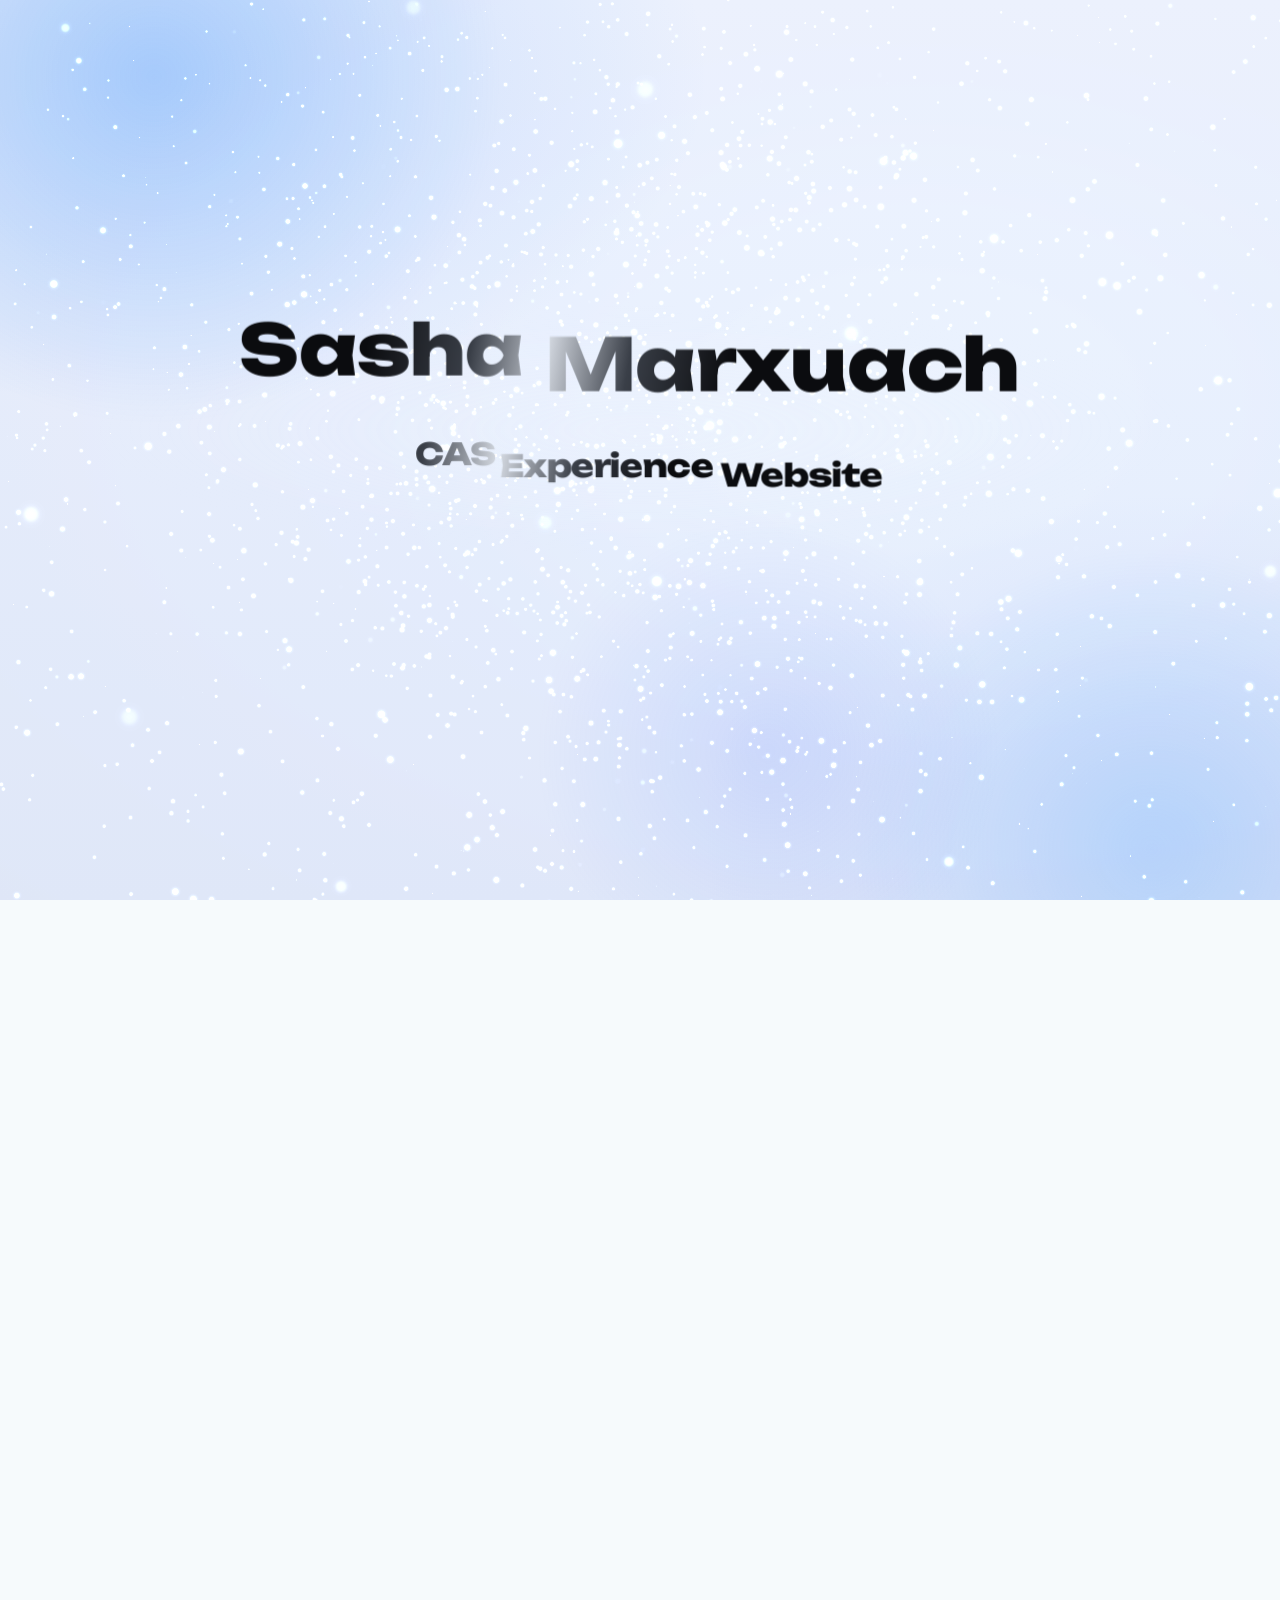
==== commit aa4643c9: "Rework cover title, fly-in transition and "What is CAS?" page - Cover title is now glossy black with" ====
--- a/CAS website/index.html
+++ b/CAS website/index.html
@@ -33,12 +33,17 @@
   <main class="stage" id="stage">
     <div class="stage__sticky">
 
+      <!-- backgrounds (the white cover fades away to reveal the blue page underneath) -->
+      <div class="bg bg--cas" aria-hidden="true"></div>
+      <div class="bg bg--home" aria-hidden="true"><div class="aurora"><i></i><i></i><i></i></div></div>
+
+      <!-- the galaxy: behind the cover title, then the starfield of "What is CAS?" -->
+      <canvas id="galaxy" aria-hidden="true"></canvas>
+
       <!-- =================================================================
            PAGE 1 · COVER
            ================================================================= -->
       <section class="scene scene--home" aria-label="Cover">
-        <div class="aurora" aria-hidden="true"><i></i><i></i><i></i></div>
-        <canvas id="galaxy" aria-hidden="true"></canvas>
         <div class="home__haze" aria-hidden="true"></div>
         <button class="home__cue" type="button" data-goto="cas">
           <span>Scroll to begin</span>
@@ -50,21 +55,6 @@
            PAGE 2 · WHAT IS CAS?
            ================================================================= -->
       <section class="scene scene--cas" id="what-is-cas" aria-labelledby="cas-title">
-        <div class="cas__bg" aria-hidden="true">
-          <i class="blob blob--1"></i><i class="blob blob--2"></i><i class="blob blob--3"></i>
-          <div class="dots"></div>
-          <span class="shape shape--ring" style="--x:8%;--y:20%;--s:70px;--d:0s"></span>
-          <span class="shape shape--plus" style="--x:44%;--y:14%;--s:26px;--d:-2s"></span>
-          <span class="shape shape--dot" style="--x:52%;--y:78%;--s:16px;--d:-4s"></span>
-          <span class="shape shape--ring" style="--x:90%;--y:12%;--s:34px;--d:-6s"></span>
-          <span class="shape shape--plus" style="--x:6%;--y:72%;--s:20px;--d:-1s"></span>
-          <span class="shape shape--dot" style="--x:94%;--y:62%;--s:10px;--d:-3s"></span>
-          <svg class="waves" viewBox="0 0 1440 200" preserveAspectRatio="none">
-            <path class="wave wave--back" d="M0 110 Q180 50 360 110 T720 110 T1080 110 T1440 110 T1800 110 T2160 110 T2520 110 T2880 110 V200 H0 Z"/>
-            <path class="wave wave--front" d="M0 140 Q180 90 360 140 T720 140 T1080 140 T1440 140 T1800 140 T2160 140 T2520 140 T2880 140 V200 H0 Z"/>
-          </svg>
-        </div>
-
         <div class="cas__inner">
           <div class="cas__text">
             <h2 class="cas__title" id="cas-title"><span data-chars>What is</span> <span class="cas__big" data-chars>CAS</span><span class="cas__q">?</span></h2>
@@ -76,14 +66,35 @@
             </p>
           </div>
 
-          <div class="venn" data-venn aria-hidden="true">
+          <!-- Hover (or tap) a circle: it moves to the middle and shows its description.
+               EDIT the three descriptions below if you want to phrase them your own way. -->
+          <div class="venn" data-venn>
+            <div class="venn__orbits" aria-hidden="true"><i></i><i></i></div>
             <div class="venn__rig">
-              <div class="venn__orbit"></div>
-              <div class="cw cw--c"><div class="circle circle--c"><span>Creativity</span></div></div>
-              <div class="cw cw--a"><div class="circle circle--a"><span>Activity</span></div></div>
-              <div class="cw cw--s"><div class="circle circle--s"><span>Service</span></div></div>
-              <span class="venn__core">CAS</span>
+              <button class="orb orb--c" type="button" data-strand="c" aria-expanded="false">
+                <span class="orb__glass" aria-hidden="true"></span>
+                <span class="orb__body">
+                  <span class="orb__name">Creativity</span>
+                  <span class="orb__desc">Exploring and extending ideas, leading to an original or interpretive product or performance.</span>
+                </span>
+              </button>
+              <button class="orb orb--a" type="button" data-strand="a" aria-expanded="false">
+                <span class="orb__glass" aria-hidden="true"></span>
+                <span class="orb__body">
+                  <span class="orb__name">Activity</span>
+                  <span class="orb__desc">Physical exertion that contributes to a healthy lifestyle.</span>
+                </span>
+              </button>
+              <button class="orb orb--s" type="button" data-strand="s" aria-expanded="false">
+                <span class="orb__glass" aria-hidden="true"></span>
+                <span class="orb__body">
+                  <span class="orb__name">Service</span>
+                  <span class="orb__desc">Collaborative, reciprocal work with the community in response to a real need.</span>
+                </span>
+              </button>
+              <span class="venn__core" aria-hidden="true">CAS</span>
             </div>
+            <p class="venn__hint" aria-hidden="true"><span class="hint-hover">Hover a circle</span><span class="hint-tap">Tap a circle</span></p>
           </div>
         </div>
       </section>
@@ -146,6 +157,7 @@
         <div class="about__dots" aria-hidden="true"><i class="is-on"></i><i></i></div>
       </section>
 
+      <div class="portal" aria-hidden="true"></div>
     </div>
   </main>
 
--- a/CAS website/assets/css/style.css
+++ b/CAS website/assets/css/style.css
@@ -1,6 +1,7 @@
 /* ==========================================================================
    Sasha Marxuach · CAS Experience Website
-   Palette: ocean blues, teal and green on bright white.
+   Cover: glossy black type on white with a blue galaxy.
+   "What is CAS?": cobalt, you are inside the galaxy.  About me: mint.
    Type: Unbounded (display) + Figtree (text).
    ========================================================================== */
 
@@ -13,7 +14,6 @@
   --teal: #0fb5a6;
   --aqua: #5ce1e6;
   --green: #2fcf7f;
-  --lime: #a6ef6b;
   --paper: #f6fafc;
   --mint: #effaf6;
 
@@ -24,11 +24,11 @@
   --pad: clamp(20px, 6vw, 110px);
 }
 
-/* colours the shiny title animates between (registered so they can transition) */
-@property --t1 { syntax: "<color>"; inherits: true; initial-value: #0b2545; }
-@property --t2 { syntax: "<color>"; inherits: true; initial-value: #1f6bff; }
-@property --t3 { syntax: "<color>"; inherits: true; initial-value: #0fb5a6; }
-@property --gl { syntax: "<color>"; inherits: true; initial-value: #9ff6ff; }
+/* the title's glossy finish; registered so the sheen can drift and the colours can fade */
+@property --base { syntax: "<color>"; inherits: true; initial-value: #0b0c0f; }
+@property --mid { syntax: "<color>"; inherits: true; initial-value: #3a3f48; }
+@property --hi { syntax: "<color>"; inherits: true; initial-value: #d5dae2; }
+@property --sx { syntax: "<percentage>"; inherits: false; initial-value: 34%; }
 
 *, *::before, *::after { box-sizing: border-box; }
 html { -webkit-text-size-adjust: 100%; overflow-x: clip; }
@@ -45,27 +45,27 @@
 h1, h2, p, figure { margin: 0; }
 img { display: block; max-width: 100%; }
 button { font: inherit; color: inherit; background: none; border: 0; padding: 0; cursor: pointer; }
-:focus-visible { outline: 3px solid var(--teal); outline-offset: 4px; border-radius: 10px; }
-::selection { background: var(--aqua); color: var(--navy); }
+:focus-visible { outline: 3px solid var(--sky); outline-offset: 4px; border-radius: 10px; }
+::selection { background: #bcd7ff; color: var(--navy); }
 
 /* ==========================================================================
-   THE FLYING TITLE
+   THE FLYING TITLE: glossy black, with a soft sheen that drifts slowly
    ========================================================================== */
 .brand {
   position: fixed; inset: 0; z-index: 20; pointer-events: none;
-  --t1: #0b2545; --t2: #1f6bff; --t3: #0fb5a6; --gl: #9ff6ff;
-  transition: --t1 .8s ease, --t2 .8s ease, --t3 .8s ease, --gl .8s ease;
-}
-.theme-cas .brand { --t1: #ffffff; --t2: #e6fcff; --t3: #d2ffe9; --gl: #ffffff; }
+  --base: #0b0c0f; --mid: #3a3f48; --hi: #d5dae2;
+  transition: --base .8s ease, --mid .8s ease, --hi .8s ease;
+}
+.theme-cas .brand { --base: #e6ecfb; --mid: #f4f7ff; --hi: #ffffff; }
 
 .brand__bar {
   position: absolute; left: 0; right: 0; top: 0; height: 70px; opacity: 0;
-  background: linear-gradient(180deg, rgba(246, 250, 252, .92), rgba(246, 250, 252, 0));
+  background: linear-gradient(180deg, rgba(248, 251, 255, .94), rgba(248, 251, 255, 0));
   -webkit-backdrop-filter: blur(10px); backdrop-filter: blur(10px);
   -webkit-mask-image: linear-gradient(#000 50%, transparent); mask-image: linear-gradient(#000 50%, transparent);
   transition: background .6s ease;
 }
-.theme-cas .brand__bar { background: linear-gradient(180deg, rgba(11, 94, 180, .45), rgba(11, 94, 180, 0)); }
+.theme-cas .brand__bar { background: linear-gradient(180deg, rgba(22, 56, 190, .55), rgba(22, 56, 190, 0)); }
 .theme-about .brand__bar { background: linear-gradient(180deg, rgba(239, 250, 246, .94), rgba(239, 250, 246, 0)); }
 
 .brand__title {
@@ -73,30 +73,30 @@
   translate: -50% -56%;
   text-align: center;
   font-family: var(--display); font-weight: 800; letter-spacing: -.02em; line-height: 1.04;
-  filter: drop-shadow(0 16px 34px rgba(31, 107, 255, .18));
-  transition: filter .4s ease;
-}
-.brand.is-docked .brand__title { filter: none; }
+}
 .brand__line { display: block; }
-.brand__line--1 { font-size: clamp(40px, 7.6vw, 136px); }
-.brand__line--2 { font-size: clamp(17px, 2.9vw, 52px); margin-top: .45em; }
+.brand__line--1 { font-size: clamp(36px, 6.3vw, 114px); }
+.brand__line--2 { font-size: clamp(16px, 2.5vw, 44px); margin-top: .5em; }
 .bw { display: inline-block; transform-origin: 0 0; }
 .bw__t {
   display: inline-block;
   padding: .04em .02em .1em;
-  background-image:
-    linear-gradient(105deg, transparent 40%, var(--gl) 49%, var(--gl) 51%, transparent 60%),
-    linear-gradient(100deg, var(--t1) 5%, var(--t2) 55%, var(--t3) 100%);
-  background-size: 280% 100%, 100% 100%;
+  /* one gradient stretched across the whole title (main.js sets --tw and --off per word),
+     so the sheen is a single highlight that sits on the name and drifts, never a sweep */
+  background-image: linear-gradient(100deg,
+    var(--base) 0%, var(--base) calc(var(--sx) - 20%),
+    var(--mid) calc(var(--sx) - 9%), var(--hi) var(--sx), var(--mid) calc(var(--sx) + 9%),
+    var(--base) calc(var(--sx) + 20%), var(--base) 100%);
+  background-size: var(--tw, 100%) 100%;
+  background-position: calc(-1 * var(--off, 0px)) 0;
   background-repeat: no-repeat;
-  background-position: 135% 0, 0 0;
   -webkit-background-clip: text; background-clip: text;
   color: transparent;
-  animation: rise 1.3s var(--ease) both, glint 5.5s ease-in-out infinite;
-  animation-delay: calc(var(--i) * .09s + .15s), calc(var(--i) * .14s + 1.6s);
-}
-@keyframes rise { from { opacity: 0; transform: translateY(45%) scale(.94); filter: blur(14px); } }
-@keyframes glint { 0% { background-position: 135% 0, 0 0; } 45%, 100% { background-position: -35% 0, 0 0; } }
+  animation: rise 1.3s var(--ease) both, sheen 12s ease-in-out infinite alternate;
+  animation-delay: calc(var(--i) * .09s + .15s), 0s;
+}
+@keyframes rise { from { opacity: 0; transform: translateY(45%) scale(.94); filter: blur(10px); } }
+@keyframes sheen { from { --sx: 24%; } to { --sx: 76%; } }
 .brand__dock {
   position: absolute; left: 50%; top: 22px; translate: -50% 0;
   white-space: nowrap; visibility: hidden;
@@ -108,99 +108,83 @@
 
 /* ==========================================================================
    STAGE: one pinned viewport; scrolling drives the scenes (see main.js)
+   layers, bottom → top: blue page bg · white cover bg · galaxy · pages · portal
    ========================================================================== */
 .js .stage { position: relative; height: 620vh; height: 620svh; }
-.js .stage__sticky { position: sticky; top: 0; height: 100vh; height: 100svh; overflow: hidden; background: #0b2545; }
+.js .stage__sticky { position: sticky; top: 0; height: 100vh; height: 100svh; overflow: hidden; background: #f9fcff; }
+.scene { position: relative; min-height: 100svh; }
 .js .scene { position: absolute; inset: 0; overflow: hidden; }
-.scene { position: relative; min-height: 100svh; }
-
-/* ---------- page 1: cover ---------- */
-.scene--home {
+.bg { position: absolute; inset: 0; pointer-events: none; }
+.bg--cas {
+  z-index: 0;
+  background:
+    radial-gradient(60% 55% at 72% 46%, rgba(120, 175, 255, .55), rgba(120, 175, 255, 0) 70%),
+    radial-gradient(120% 100% at 70% 45%, #3f7bff 0%, #2356ec 32%, #1b40cc 62%, #152f9c 100%);
+}
+.bg--home {
   z-index: 1;
   background:
-    radial-gradient(70% 60% at 12% 8%, rgba(79, 179, 255, .22), transparent 62%),
-    radial-gradient(60% 60% at 92% 92%, rgba(47, 207, 127, .2), transparent 62%),
-    linear-gradient(180deg, #f9fcff 0%, #eef8f7 100%);
-  transform-origin: 50% 50%;
-}
-.aurora { position: absolute; inset: 0; pointer-events: none; }
+    radial-gradient(70% 60% at 12% 8%, rgba(79, 160, 255, .22), transparent 62%),
+    radial-gradient(60% 60% at 92% 92%, rgba(125, 170, 255, .2), transparent 62%),
+    linear-gradient(180deg, #fbfdff 0%, #eef4fc 100%);
+}
+#galaxy { position: absolute; inset: 0; z-index: 2; width: 100%; height: 100%; pointer-events: none; opacity: 0; transition: opacity 1.8s ease .3s; }
+.galaxy-ready #galaxy { opacity: 1; }
+.scene--home { z-index: 3; }
+.scene--cas { z-index: 4; }
+.scene--about { z-index: 5; }
+.portal { z-index: 6; }
+
+/* ---------- page 1: cover ---------- */
+.aurora { position: absolute; inset: 0; }
 .aurora i { position: absolute; border-radius: 50%; will-change: transform; }
-.aurora i:nth-child(1) { width: 60vmax; height: 60vmax; left: -18vmax; top: -24vmax; background: radial-gradient(circle, rgba(79, 179, 255, .28), transparent 64%); animation: drift 22s ease-in-out infinite alternate; }
-.aurora i:nth-child(2) { width: 52vmax; height: 52vmax; right: -16vmax; bottom: -22vmax; background: radial-gradient(circle, rgba(92, 225, 230, .3), transparent 64%); animation: drift 28s ease-in-out infinite alternate-reverse; }
-.aurora i:nth-child(3) { width: 40vmax; height: 40vmax; left: 40%; top: 55%; background: radial-gradient(circle, rgba(166, 239, 107, .22), transparent 64%); animation: drift 34s ease-in-out infinite alternate; }
+.aurora i:nth-child(1) { width: 60vmax; height: 60vmax; left: -18vmax; top: -24vmax; background: radial-gradient(circle, rgba(79, 160, 255, .26), transparent 64%); animation: drift 22s ease-in-out infinite alternate; }
+.aurora i:nth-child(2) { width: 52vmax; height: 52vmax; right: -16vmax; bottom: -22vmax; background: radial-gradient(circle, rgba(140, 200, 255, .3), transparent 64%); animation: drift 28s ease-in-out infinite alternate-reverse; }
+.aurora i:nth-child(3) { width: 40vmax; height: 40vmax; left: 40%; top: 55%; background: radial-gradient(circle, rgba(120, 150, 255, .18), transparent 64%); animation: drift 34s ease-in-out infinite alternate; }
 @keyframes drift { to { transform: translate3d(8vw, 6vh, 0) scale(1.12); } }
-
-#galaxy { position: absolute; inset: 0; width: 100%; height: 100%; opacity: 0; transition: opacity 1.8s ease .3s; }
-.galaxy-ready #galaxy { opacity: 1; }
-.no-webgl .scene--home::after {
+@keyframes spin { to { rotate: 360deg; } }
+
+.no-webgl .bg--home::after {
   content: ""; position: absolute; left: 50%; top: 50%; width: 80vmin; height: 44vmin; translate: -50% -50%; rotate: -14deg;
-  border-radius: 50%; background: conic-gradient(from 0deg, rgba(31, 107, 255, .4), rgba(15, 181, 166, .35), rgba(47, 207, 127, .3), rgba(31, 107, 255, .4));
+  border-radius: 50%; background: conic-gradient(from 0deg, rgba(31, 90, 255, .4), rgba(80, 160, 255, .35), rgba(140, 190, 255, .3), rgba(31, 90, 255, .4));
   -webkit-mask: radial-gradient(closest-side, #000 20%, transparent); mask: radial-gradient(closest-side, #000 20%, transparent);
   animation: spin 30s linear infinite;
 }
 .home__haze {
-  position: absolute; left: 50%; top: 50%; width: min(90vw, 1300px); height: 30vh; translate: -50% -58%;
-  background: radial-gradient(closest-side, rgba(248, 252, 255, .82), rgba(248, 252, 255, .45) 55%, rgba(248, 252, 255, 0));
+  position: absolute; left: 50%; top: 50%; width: min(86vw, 1200px); height: 28vh; translate: -50% -58%;
+  background: radial-gradient(closest-side, rgba(250, 252, 255, .8), rgba(250, 252, 255, .42) 55%, rgba(250, 252, 255, 0));
   pointer-events: none;
 }
 .home__cue {
   position: absolute; left: 50%; bottom: clamp(22px, 5vh, 44px); translate: -50% 0;
   display: flex; flex-direction: column; align-items: center; gap: 12px;
-  font-weight: 600; font-size: 14px; letter-spacing: .02em; color: var(--ink-2);
+  font-weight: 600; font-size: 14px; letter-spacing: .02em; color: #3d4654;
   animation: fadeUp 1.2s var(--ease) 1.4s both;
 }
-.home__cue i { position: relative; width: 26px; height: 42px; border-radius: 14px; border: 2px solid rgba(18, 48, 79, .35); }
-.home__cue i::after { content: ""; position: absolute; left: 50%; top: 8px; width: 4px; height: 8px; margin-left: -2px; border-radius: 4px; background: var(--blue); animation: wheel 1.8s var(--ease) infinite; }
-.home__cue:hover { color: var(--blue); }
+.home__cue i { position: relative; width: 26px; height: 42px; border-radius: 14px; border: 2px solid rgba(20, 24, 32, .3); }
+.home__cue i::after { content: ""; position: absolute; left: 50%; top: 8px; width: 4px; height: 8px; margin-left: -2px; border-radius: 4px; background: #111; animation: wheel 1.8s var(--ease) infinite; }
+.home__cue:hover { color: #000; }
 @keyframes wheel { 0% { transform: translateY(0); opacity: 0; } 30% { opacity: 1; } 100% { transform: translateY(14px); opacity: 0; } }
 @keyframes fadeUp { from { opacity: 0; transform: translateY(20px); } }
 
-/* ---------- page 2: what is CAS? ---------- */
-.scene--cas {
-  z-index: 2;
-  color: #fff;
-  background: linear-gradient(125deg, #0a55d6 0%, #0a86c9 32%, #0db3b0 64%, #2fcf7f 100%);
-  background-size: 160% 160%;
-  animation: flow 18s ease-in-out infinite alternate;
-}
-.js .scene--cas { opacity: 0; }
-@keyframes flow { from { background-position: 0% 0%; } to { background-position: 100% 100%; } }
-.cas__bg { position: absolute; inset: 0; pointer-events: none; }
-.blob { position: absolute; border-radius: 50%; mix-blend-mode: soft-light; }
-.blob--1 { width: 55vmax; height: 55vmax; left: -15vmax; top: -20vmax; background: radial-gradient(circle, rgba(255, 255, 255, .55), transparent 62%); animation: drift 20s ease-in-out infinite alternate; }
-.blob--2 { width: 45vmax; height: 45vmax; right: -12vmax; top: 10vh; background: radial-gradient(circle, rgba(166, 239, 107, .6), transparent 62%); animation: drift 26s ease-in-out infinite alternate-reverse; }
-.blob--3 { width: 40vmax; height: 40vmax; left: 25%; bottom: -25vmax; background: radial-gradient(circle, rgba(92, 225, 230, .6), transparent 62%); animation: drift 30s ease-in-out infinite alternate; }
-.dots {
-  position: absolute; inset: 0;
-  background-image: radial-gradient(rgba(255, 255, 255, .28) 1.2px, transparent 1.6px);
-  background-size: 28px 28px;
-  -webkit-mask: radial-gradient(70% 60% at 70% 45%, #000, transparent); mask: radial-gradient(70% 60% at 70% 45%, #000, transparent);
-}
-.shape { position: absolute; left: var(--x); top: var(--y); width: var(--s); height: var(--s); animation: float 9s ease-in-out infinite; animation-delay: var(--d); opacity: .75; }
-.shape--ring { border-radius: 50%; border: 2px solid rgba(255, 255, 255, .6); }
-.shape--dot { border-radius: 50%; background: rgba(255, 255, 255, .8); box-shadow: 0 0 20px rgba(255, 255, 255, .8); }
-.shape--plus::before, .shape--plus::after { content: ""; position: absolute; left: 50%; top: 0; width: 2px; height: 100%; margin-left: -1px; background: rgba(255, 255, 255, .8); border-radius: 2px; }
-.shape--plus::after { rotate: 90deg; }
-@keyframes float { 0%, 100% { translate: 0 0; rotate: 0deg; } 50% { translate: 12px -22px; rotate: 45deg; } }
-.waves { position: absolute; left: 0; bottom: -2px; width: 200%; height: clamp(90px, 16vh, 170px); animation: waves 16s linear infinite; }
-.wave--back { fill: rgba(255, 255, 255, .12); }
-.wave--front { fill: rgba(255, 255, 255, .18); animation: waves-y 6s ease-in-out infinite alternate; }
-@keyframes waves { to { transform: translateX(-50%); } }
-@keyframes waves-y { to { transform: translateY(14px); } }
-
+/* ---------- page 2: what is CAS? (inside the galaxy) ---------- */
+.scene--cas { color: #fff; }
+.js .scene--cas { opacity: 0; visibility: hidden; }
 .cas__inner {
   position: relative; height: 100%;
-  display: grid; grid-template-columns: minmax(0, 1.1fr) minmax(0, 1fr); align-items: center; gap: 4vw;
-  padding: 110px var(--pad) 100px;
+  display: grid; grid-template-columns: minmax(0, 1fr) minmax(0, 1.05fr); align-items: center; gap: 4vw;
+  padding: 110px var(--pad) 90px;
+  transform-origin: var(--core-x, 70%) var(--core-y, 50%);
 }
 .cas__title {
-  font-family: var(--display); font-weight: 900; font-size: clamp(54px, 8.4vw, 150px);
+  font-family: var(--display); font-weight: 900; font-size: clamp(54px, 8vw, 144px);
   line-height: .95; letter-spacing: -.04em;
+  text-shadow: 0 24px 60px rgba(6, 22, 100, .35);
 }
 .cas__title > span { display: inline-block; }
-.cas__big { display: inline-block; margin-top: .06em; }
+.cas__big { margin-top: .06em; }
 .cas__q {
-  display: inline-block; color: var(--lime); text-shadow: 0 0 40px rgba(166, 239, 107, .6);
+  display: inline-block; color: #a9d6ff; text-shadow: 0 0 40px rgba(169, 214, 255, .8);
   transform-origin: 50% 90%;
   opacity: 0; scale: .3; rotate: -40deg;
   transition: opacity .5s ease .55s, scale .9s var(--spring) .55s, rotate .9s var(--spring) .55s;
@@ -210,59 +194,124 @@
 [data-chars] { white-space: nowrap; }
 .ch { display: inline-block; white-space: pre; opacity: 0; transform: translateY(-80%) rotate(-10deg); transition: transform .9s var(--spring), opacity .5s ease; transition-delay: calc(var(--i) * 45ms); }
 .is-active .ch { opacity: 1; transform: none; }
+
+/* the description: an editorial block with a glowing rule, no box */
 .cas__desc {
-  max-width: 560px; margin-top: 30px; font-size: clamp(17px, 1.35vw, 21px); line-height: 1.65; color: rgba(255, 255, 255, .92);
-  padding: 22px 24px; border-radius: 22px; background: rgba(255, 255, 255, .12); border: 1px solid rgba(255, 255, 255, .28);
-  -webkit-backdrop-filter: blur(10px); backdrop-filter: blur(10px);
-  opacity: 0; translate: 0 30px; transition: opacity .8s ease .5s, translate 1s var(--ease) .5s;
+  position: relative; max-width: 500px; margin-top: 38px; padding: 4px 0 4px 30px;
+  font-size: clamp(17px, 1.35vw, 21px); line-height: 1.72; color: rgba(236, 242, 255, .92);
+  opacity: 0; translate: 0 26px; transition: opacity .8s ease .5s, translate 1s var(--ease) .5s;
+}
+.cas__desc::before {
+  content: ""; position: absolute; left: 0; top: 6px; bottom: 6px; width: 2px; border-radius: 2px;
+  background: linear-gradient(180deg, #fff, rgba(255, 255, 255, .1));
+  transform-origin: top; scale: 1 0; transition: scale 1.2s var(--ease) .7s;
+}
+.cas__desc::after {
+  content: ""; position: absolute; left: -4px; top: 0; width: 10px; height: 10px; border-radius: 50%;
+  background: #fff; box-shadow: 0 0 14px #fff, 0 0 30px #9fd0ff;
+  opacity: 0; transition: opacity .6s ease .7s;
 }
 .is-active .cas__desc { opacity: 1; translate: none; }
-
-.venn { position: relative; width: min(40vw, 560px, 62vh); aspect-ratio: 1; justify-self: center; perspective: 1100px; }
-.venn__rig { position: absolute; inset: 0; transform: rotateX(var(--vx, 0deg)) rotateY(var(--vy, 0deg)); transition: transform .6s var(--ease); }
-.venn__orbit { position: absolute; inset: -7%; border-radius: 50%; border: 1.5px dashed rgba(255, 255, 255, .4); animation: spin 36s linear infinite; }
-.venn__orbit::after { content: ""; position: absolute; top: -7px; left: 50%; width: 14px; height: 14px; margin-left: -7px; border-radius: 50%; background: #fff; box-shadow: 0 0 22px #fff, 0 0 44px var(--aqua); }
-@keyframes spin { to { rotate: 360deg; } }
-.cw {
-  position: absolute; width: 60%; aspect-ratio: 1;
-  transform: translate(calc(var(--mx, 0) * var(--depth)), calc(var(--my, 0) * var(--depth)));
-  transition: transform .8s var(--ease), scale 1s var(--spring), opacity .6s ease;
+.is-active .cas__desc::before { scale: 1 1; }
+.is-active .cas__desc::after { opacity: 1; }
+
+/* the interactive diagram: three glass circles; hover one and it takes the centre */
+.venn { position: relative; width: min(44vw, 600px, 66vh); aspect-ratio: 1; justify-self: center; perspective: 1200px; }
+.venn__orbits { position: absolute; inset: -10%; pointer-events: none; opacity: 0; transition: opacity 1.2s ease .4s; }
+.is-active .venn__orbits { opacity: 1; }
+.venn__orbits i { position: absolute; border-radius: 50%; border: 1px solid rgba(255, 255, 255, .22); }
+.venn__orbits i:nth-child(1) { left: -4%; right: -4%; top: 31%; bottom: 31%; rotate: -16deg; animation: tilt 26s ease-in-out infinite alternate; }
+.venn__orbits i:nth-child(2) { inset: 2%; border-style: dashed; border-color: rgba(255, 255, 255, .28); animation: spin 48s linear infinite; }
+.venn__orbits i:nth-child(2)::after { content: ""; position: absolute; top: -6px; left: 50%; width: 12px; height: 12px; margin-left: -6px; border-radius: 50%; background: #fff; box-shadow: 0 0 18px #fff, 0 0 40px #9fd0ff; }
+@keyframes tilt { from { rotate: -16deg; } to { rotate: 14deg; } }
+
+.venn__rig { position: absolute; inset: 0; transform: rotateX(var(--vx, 0deg)) rotateY(var(--vy, 0deg)); transition: transform .8s var(--ease); }
+.orb {
+  --tx: 0%; --ty: 0%; --sc: 1;
+  position: absolute; width: 58%; aspect-ratio: 1; border-radius: 50%; color: #fff; text-align: center;
+  mix-blend-mode: screen; z-index: 1;
+  transform: translate(var(--tx), var(--ty)) scale(var(--sc));
   scale: .2; opacity: 0;
-}
-.cw--c { left: 1%; top: 3%; --depth: 16px; transition-delay: 0s, .35s, .35s; }
-.cw--a { right: 1%; top: 3%; --depth: -12px; transition-delay: 0s, .5s, .5s; }
-.cw--s { left: 20%; bottom: 1%; --depth: 10px; transition-delay: 0s, .65s, .65s; }
-.is-active .cw { scale: 1; opacity: 1; }
-.circle {
-  position: absolute; inset: 0; border-radius: 50%; mix-blend-mode: screen;
-  background: radial-gradient(circle at 30% 26%, rgba(255, 255, 255, .6), var(--cc) 58%);
-  border: 1.5px solid rgba(255, 255, 255, .65);
-  box-shadow: inset 0 0 50px rgba(255, 255, 255, .25);
+  transition: transform .9s cubic-bezier(.3, 1.25, .45, 1), scale 1s var(--spring) var(--pop), opacity .6s ease var(--pop);
+  -webkit-tap-highlight-color: transparent;
+}
+.is-active .orb { scale: 1; opacity: 1; }
+.orb--c { left: 0; top: 4%;   --ox: 36%;  --oy: 29%;  --ax: -30%; --ay: -34%; --pop: .35s; --c1: #a8c2ff; --c2: #3a66ff; }
+.orb--a { right: 0; top: 4%;  --ox: -36%; --oy: 29%;  --ax: 30%;  --ay: -34%; --pop: .5s;  --c1: #a6e0ff; --c2: #1e8cff; }
+.orb--s { left: 21%; bottom: 0; --ox: 0%; --oy: -36%; --ax: 0%;   --ay: 33%;  --pop: .65s; --c1: #c7f0ff; --c2: #33b0f2; }
+.venn[data-open] .orb { --tx: var(--ax); --ty: var(--ay); --sc: .4; z-index: 3; transition-delay: 0s; }
+.venn[data-open] .orb.is-open { --tx: var(--ox); --ty: var(--oy); --sc: 1.52; z-index: 2; }
+.orb__glass {
+  position: absolute; inset: 0; border-radius: 50%; opacity: .8;
+  background:
+    radial-gradient(circle at 30% 24%, rgba(255, 255, 255, .85) 0, rgba(255, 255, 255, .3) 7%, rgba(255, 255, 255, 0) 21%),
+    radial-gradient(circle at 50% 50%, rgba(255, 255, 255, 0) 58%, rgba(255, 255, 255, .18) 80%, rgba(255, 255, 255, .5) 100%),
+    radial-gradient(circle at 38% 32%, var(--c1), var(--c2) 74%);
+  border: 1px solid rgba(255, 255, 255, .6);
+  box-shadow: inset 0 0 40px rgba(255, 255, 255, .16);
   animation: bob 7s ease-in-out infinite;
-  transition: scale .6s var(--spring), opacity .4s ease, filter .4s ease;
-}
-.circle--c { --cc: rgba(96, 170, 255, .6); }
-.circle--a { --cc: rgba(80, 232, 214, .55); animation-delay: -2.3s; }
-.circle--s { --cc: rgba(170, 240, 110, .55); animation-delay: -4.6s; }
-@keyframes bob { 0%, 100% { translate: 0 0; } 33% { translate: 6px -10px; } 66% { translate: -8px 6px; } }
-.circle span { position: absolute; font-family: var(--display); font-weight: 700; font-size: clamp(11px, 1.15vw, 17px); letter-spacing: -.01em; color: #fff; text-shadow: 0 2px 14px rgba(11, 37, 69, .35); }
-.circle--c span { left: 17%; top: 36%; }
-.circle--a span { right: 17%; top: 36%; }
-.circle--s span { left: 50%; bottom: 20%; translate: -50% 0; }
-.venn:hover .circle { opacity: .6; }
-.venn .cw:hover .circle { opacity: 1; scale: 1.07; filter: brightness(1.12); }
+  transition: opacity .4s ease, filter .4s ease;
+}
+.orb--a .orb__glass { animation-delay: -2.3s; }
+.orb--s .orb__glass { animation-delay: -4.6s; }
+.orb:hover .orb__glass, .orb.is-open .orb__glass { opacity: .92; filter: brightness(1.08); }
+@keyframes bob { 0%, 100% { translate: 0 0; } 33% { translate: 5px -8px; } 66% { translate: -6px 5px; } }
+.orb__body {
+  --lx: 0%; --ly: 0%;
+  position: absolute; inset: 0; display: flex; flex-direction: column; align-items: center; justify-content: center; gap: .6em;
+  padding: 17%; transform: translate(var(--lx), var(--ly)); transition: transform .7s var(--ease);
+}
+.orb--c .orb__body { --lx: -17%; --ly: -8%; }
+.orb--a .orb__body { --lx: 17%; --ly: -8%; }
+.orb--s .orb__body { --lx: 0%; --ly: 18%; }
+.venn[data-open] .orb .orb__body { --lx: 0%; --ly: 0%; }
+.orb__name {
+  font-family: var(--display); font-weight: 700; font-size: clamp(11px, 1.15vw, 17px); letter-spacing: -.01em;
+  text-shadow: 0 2px 14px rgba(8, 26, 110, .5);
+  transition: font-size .6s var(--ease);
+}
+.venn[data-open] .orb:not(.is-open) .orb__name { font-size: clamp(22px, 2.4vw, 36px); }
+.orb__desc {
+  max-width: 17em; max-height: 0; overflow: hidden; opacity: 0;
+  font-weight: 500; font-size: clamp(8.5px, .78vw, 11.5px); line-height: 1.45; color: rgba(255, 255, 255, .96);
+  text-shadow: 0 1px 10px rgba(8, 26, 110, .55);
+  transition: opacity .35s ease, max-height .6s ease;
+}
+.orb.is-open .orb__desc { max-height: 12em; opacity: 1; transition-delay: .3s, 0s; }
 .venn__core {
-  position: absolute; left: 50%; top: 47%; translate: -50% -50%;
-  padding: 10px 16px; border-radius: 999px; background: #fff; color: var(--navy);
+  position: absolute; left: 50%; top: 47%; translate: -50% -50%; z-index: 4;
+  padding: 10px 16px; border-radius: 999px; background: #fff; color: #0b1f6b;
   font-family: var(--display); font-weight: 900; font-size: clamp(13px, 1.4vw, 20px); letter-spacing: -.02em;
-  box-shadow: 0 10px 30px rgba(11, 37, 69, .25);
+  box-shadow: 0 10px 30px rgba(6, 22, 100, .35), 0 0 40px rgba(170, 210, 255, .5);
   opacity: 0; scale: .4; transition: opacity .5s ease .9s, scale .8s var(--spring) .9s;
+  pointer-events: none;
 }
 .is-active .venn__core { opacity: 1; scale: 1; }
+.venn[data-open] .venn__core { opacity: 0; scale: .5; transition-delay: 0s; }
+.venn__hint {
+  position: absolute; left: 50%; bottom: -9%; translate: -50% 0;
+  display: flex; align-items: center; gap: 10px; white-space: nowrap;
+  font-size: 13px; font-weight: 600; letter-spacing: .02em; color: rgba(236, 242, 255, .75);
+  opacity: 0; transition: opacity .5s ease;
+}
+.venn__hint::before { content: ""; width: 7px; height: 7px; border-radius: 50%; background: #fff; box-shadow: 0 0 12px #fff; animation: blink 1.6s ease-in-out infinite; }
+@keyframes blink { 50% { opacity: .25; } }
+.is-active .venn__hint { opacity: 1; transition-delay: 1.4s; }
+.venn[data-open] .venn__hint { opacity: 0; transition-delay: 0s; }
+.hint-tap { display: none; }
+@media (hover: none) { .hint-hover { display: none; } .hint-tap { display: inline; } }
+
+/* ---------- the portal into About me ---------- */
+.portal {
+  position: absolute; left: 0; top: 0; width: 0; height: 0; border-radius: 50%;
+  pointer-events: none; opacity: 0;
+  border: 2px solid rgba(255, 255, 255, .95);
+  box-shadow: 0 0 34px 8px rgba(150, 200, 255, .55), inset 0 0 34px 6px rgba(150, 200, 255, .4);
+}
 
 /* ---------- page 3: about me ---------- */
-.scene--about { z-index: 3; background: var(--mint); color: var(--ink); }
-.js .scene--about { transform: translateY(101%); box-shadow: 0 -40px 90px rgba(11, 37, 69, .28); }
+.scene--about { background: var(--mint); color: var(--ink); }
+.js .scene--about { clip-path: circle(0px at 50% 50%); visibility: hidden; }
 .about__track { position: relative; height: 100%; display: flex; width: 200vw; }
 .js .about__track { position: absolute; left: 0; top: 0; will-change: transform; }
 .about__bgtext {
@@ -356,15 +405,18 @@
    SMALL SCREENS
    ========================================================================== */
 @media (max-width: 820px) {
-  .brand__line--1 { font-size: 14.2vw; }
-  .brand__line--2 { font-size: 5.4vw; }
-  .home__haze { height: 40vh; }
-
-  .cas__inner { grid-template-columns: minmax(0, 1fr); align-content: center; gap: 22px; padding: 86px 22px 70px; }
+  .brand__line--1 { font-size: 12.2vw; }
+  .brand__line--2 { font-size: 4.9vw; }
+  .home__haze { height: 34vh; }
+
+  .cas__inner { grid-template-columns: minmax(0, 1fr); align-content: center; gap: 20px; padding: 84px 22px 64px; }
   .cas__title { font-size: 14vw; }
-  .cas__desc { margin-top: 16px; font-size: 16px; padding: 16px 18px; }
-  .venn { width: min(72vw, 36svh); }
-  .circle span { font-size: 10px; }
+  .cas__desc { margin-top: 18px; font-size: 16px; line-height: 1.6; padding-left: 22px; }
+  .venn { width: min(76vw, 38svh); margin-top: 6px; }
+  .orb__name { font-size: 10px; }
+  .orb__desc { font-size: 7.6px; }
+  .venn[data-open] .orb:not(.is-open) .orb__name { font-size: 20px; }
+  .venn__hint { font-size: 12px; bottom: -11%; }
 
   .panel { padding: 84px 22px 80px; }
   .panel--intro { grid-template-columns: minmax(0, 1fr); align-content: center; gap: 24px; }
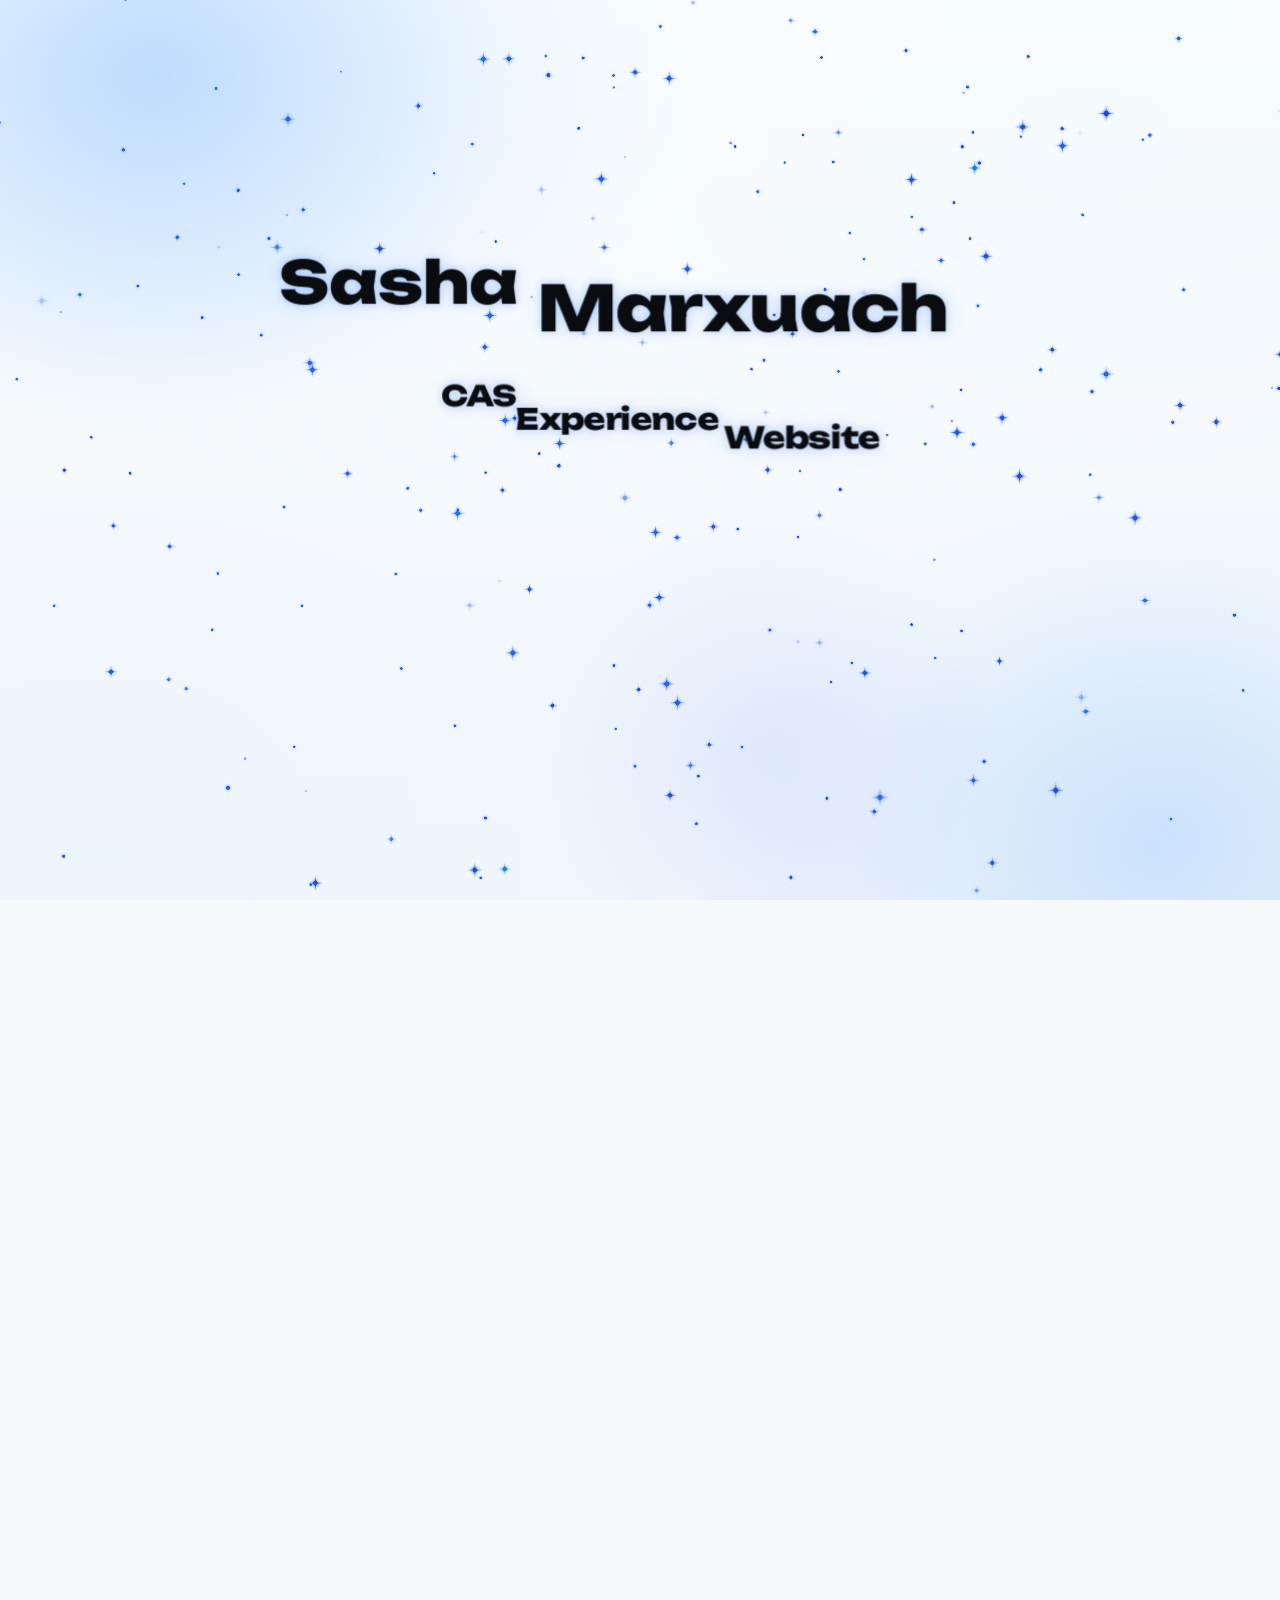
==== commit 02db4361: "Restyle "What is CAS?" to match About me; fewer, sharper stars - Page 2 background is now the same w" ====
--- a/CAS website/index.html
+++ b/CAS website/index.html
@@ -55,15 +55,19 @@
            PAGE 2 · WHAT IS CAS?
            ================================================================= -->
       <section class="scene scene--cas" id="what-is-cas" aria-labelledby="cas-title">
+        <div class="cas__bgtext" aria-hidden="true">CAS ✦ CAS ✦ CAS ✦</div>
         <div class="cas__inner">
           <div class="cas__text">
             <h2 class="cas__title" id="cas-title"><span data-chars>What is</span> <span class="cas__big" data-chars>CAS</span><span class="cas__q">?</span></h2>
-            <!-- EDIT: replace this placeholder with your own description of CAS -->
-            <p class="cas__desc">
-              Placeholder: a short description of CAS goes here. In two or three sentences, explain what
-              Creativity, Activity and Service are, why they are part of the IB Diploma, and what they
-              will look like for you over the next two years.
-            </p>
+            <div class="cas__desc">
+              <p class="about__label"><span></span>In short</p>
+              <!-- EDIT: replace this placeholder with your own description of CAS -->
+              <p>
+                Placeholder: a short description of CAS goes here. In two or three sentences, explain what
+                Creativity, Activity and Service are, why they are part of the IB Diploma, and what they
+                will look like for you over the next two years.
+              </p>
+            </div>
           </div>
 
           <!-- Hover (or tap) a circle: it moves to the middle and shows its description.
--- a/CAS website/assets/css/style.css
+++ b/CAS website/assets/css/style.css
@@ -1,7 +1,7 @@
 /* ==========================================================================
    Sasha Marxuach · CAS Experience Website
    Cover: glossy black type on white with a blue galaxy.
-   "What is CAS?": cobalt, you are inside the galaxy.  About me: mint.
+   "What is CAS?" and About me: white-mint pages with navy type, white cards and blue→teal accents.
    Type: Unbounded (display) + Figtree (text).
    ========================================================================== */
 
@@ -24,11 +24,8 @@
   --pad: clamp(20px, 6vw, 110px);
 }
 
-/* the title's glossy finish; registered so the sheen can drift and the colours can fade */
-@property --base { syntax: "<color>"; inherits: true; initial-value: #0b0c0f; }
-@property --mid { syntax: "<color>"; inherits: true; initial-value: #3a3f48; }
-@property --hi { syntax: "<color>"; inherits: true; initial-value: #d5dae2; }
-@property --sx { syntax: "<percentage>"; inherits: false; initial-value: 34%; }
+/* strength of the soft glow around the title; registered so it can breathe */
+@property --glow { syntax: "<number>"; inherits: false; initial-value: .75; }
 
 *, *::before, *::after { box-sizing: border-box; }
 html { -webkit-text-size-adjust: 100%; overflow-x: clip; }
@@ -49,14 +46,9 @@
 ::selection { background: #bcd7ff; color: var(--navy); }
 
 /* ==========================================================================
-   THE FLYING TITLE: glossy black, with a soft sheen that drifts slowly
+   THE FLYING TITLE: black, wrapped in a soft blue glow that slowly breathes
    ========================================================================== */
-.brand {
-  position: fixed; inset: 0; z-index: 20; pointer-events: none;
-  --base: #0b0c0f; --mid: #3a3f48; --hi: #d5dae2;
-  transition: --base .8s ease, --mid .8s ease, --hi .8s ease;
-}
-.theme-cas .brand { --base: #e6ecfb; --mid: #f4f7ff; --hi: #ffffff; }
+.brand { position: fixed; inset: 0; z-index: 20; pointer-events: none; }
 
 .brand__bar {
   position: absolute; left: 0; right: 0; top: 0; height: 70px; opacity: 0;
@@ -65,7 +57,7 @@
   -webkit-mask-image: linear-gradient(#000 50%, transparent); mask-image: linear-gradient(#000 50%, transparent);
   transition: background .6s ease;
 }
-.theme-cas .brand__bar { background: linear-gradient(180deg, rgba(22, 56, 190, .55), rgba(22, 56, 190, 0)); }
+.theme-cas .brand__bar { background: linear-gradient(180deg, rgba(246, 252, 250, .94), rgba(246, 252, 250, 0)); }
 .theme-about .brand__bar { background: linear-gradient(180deg, rgba(239, 250, 246, .94), rgba(239, 250, 246, 0)); }
 
 .brand__title {
@@ -81,22 +73,15 @@
 .bw__t {
   display: inline-block;
   padding: .04em .02em .1em;
-  /* one gradient stretched across the whole title (main.js sets --tw and --off per word),
-     so the sheen is a single highlight that sits on the name and drifts, never a sweep */
-  background-image: linear-gradient(100deg,
-    var(--base) 0%, var(--base) calc(var(--sx) - 20%),
-    var(--mid) calc(var(--sx) - 9%), var(--hi) var(--sx), var(--mid) calc(var(--sx) + 9%),
-    var(--base) calc(var(--sx) + 20%), var(--base) 100%);
-  background-size: var(--tw, 100%) 100%;
-  background-position: calc(-1 * var(--off, 0px)) 0;
-  background-repeat: no-repeat;
-  -webkit-background-clip: text; background-clip: text;
-  color: transparent;
-  animation: rise 1.3s var(--ease) both, sheen 12s ease-in-out infinite alternate;
-  animation-delay: calc(var(--i) * .09s + .15s), 0s;
+  color: #0b0c0f;
+  text-shadow:
+    0 0 calc(var(--glow) * 12px) rgba(59, 130, 246, calc(var(--glow) * .42)),
+    0 0 calc(var(--glow) * 34px) rgba(59, 130, 246, calc(var(--glow) * .26));
+  animation: rise 1.3s var(--ease) both, breathe 4.5s ease-in-out infinite alternate;
+  animation-delay: calc(var(--i) * .09s + .15s), 1.4s;
 }
 @keyframes rise { from { opacity: 0; transform: translateY(45%) scale(.94); filter: blur(10px); } }
-@keyframes sheen { from { --sx: 24%; } to { --sx: 76%; } }
+@keyframes breathe { from { --glow: .55; } to { --glow: 1; } }
 .brand__dock {
   position: absolute; left: 50%; top: 22px; translate: -50% 0;
   white-space: nowrap; visibility: hidden;
@@ -118,8 +103,9 @@
 .bg--cas {
   z-index: 0;
   background:
-    radial-gradient(60% 55% at 72% 46%, rgba(120, 175, 255, .55), rgba(120, 175, 255, 0) 70%),
-    radial-gradient(120% 100% at 70% 45%, #3f7bff 0%, #2356ec 32%, #1b40cc 62%, #152f9c 100%);
+    radial-gradient(55% 60% at 85% 15%, rgba(92, 225, 230, .13), transparent 62%),
+    radial-gradient(55% 60% at 8% 92%, rgba(79, 160, 255, .11), transparent 62%),
+    #f6fbfa;
 }
 .bg--home {
   z-index: 1;
@@ -167,8 +153,16 @@
 @keyframes wheel { 0% { transform: translateY(0); opacity: 0; } 30% { opacity: 1; } 100% { transform: translateY(14px); opacity: 0; } }
 @keyframes fadeUp { from { opacity: 0; transform: translateY(20px); } }
 
-/* ---------- page 2: what is CAS? (inside the galaxy) ---------- */
-.scene--cas { color: #fff; }
+/* ---------- page 2: what is CAS? (same family as About me) ---------- */
+.scene--cas { color: var(--navy); }
+.cas__bgtext {
+  position: absolute; left: 0; top: 50%; translate: 0 -50%;
+  white-space: nowrap; pointer-events: none; user-select: none;
+  font-family: var(--display); font-weight: 900; font-size: 34vh; line-height: 1; letter-spacing: -.05em;
+  color: rgba(15, 181, 166, .06);
+  animation: glide 60s linear infinite alternate;
+}
+@keyframes glide { from { transform: translateX(-4vw); } to { transform: translateX(-38vw); } }
 .js .scene--cas { opacity: 0; visibility: hidden; }
 .cas__inner {
   position: relative; height: 100%;
@@ -179,12 +173,17 @@
 .cas__title {
   font-family: var(--display); font-weight: 900; font-size: clamp(54px, 8vw, 144px);
   line-height: .95; letter-spacing: -.04em;
-  text-shadow: 0 24px 60px rgba(6, 22, 100, .35);
+}
+.cas__big .ch {
+  background: linear-gradient(100deg, var(--blue), var(--teal) 70%);
+  background-size: 300% 100%;
+  -webkit-background-clip: text; background-clip: text; color: transparent;
+  animation: hue 6s ease-in-out infinite alternate;
 }
 .cas__title > span { display: inline-block; }
 .cas__big { margin-top: .06em; }
 .cas__q {
-  display: inline-block; color: #a9d6ff; text-shadow: 0 0 40px rgba(169, 214, 255, .8);
+  display: inline-block; color: var(--teal);
   transform-origin: 50% 90%;
   opacity: 0; scale: .3; rotate: -40deg;
   transition: opacity .5s ease .55s, scale .9s var(--spring) .55s, rotate .9s var(--spring) .55s;
@@ -195,60 +194,54 @@
 .ch { display: inline-block; white-space: pre; opacity: 0; transform: translateY(-80%) rotate(-10deg); transition: transform .9s var(--spring), opacity .5s ease; transition-delay: calc(var(--i) * 45ms); }
 .is-active .ch { opacity: 1; transform: none; }
 
-/* the description: an editorial block with a glowing rule, no box */
+/* the description: the same frosted white card as the About me text */
 .cas__desc {
-  position: relative; max-width: 500px; margin-top: 38px; padding: 4px 0 4px 30px;
-  font-size: clamp(17px, 1.35vw, 21px); line-height: 1.72; color: rgba(236, 242, 255, .92);
+  position: relative; max-width: 540px; margin-top: 36px; display: grid; gap: 14px;
+  padding: clamp(22px, 2.6vw, 34px); border-radius: 28px;
+  background: rgba(255, 255, 255, .66); border: 1px solid rgba(255, 255, 255, .95);
+  -webkit-backdrop-filter: blur(8px); backdrop-filter: blur(8px);
+  box-shadow: 0 30px 60px -40px rgba(11, 37, 69, .35);
+  font-size: clamp(16px, 1.25vw, 19px); line-height: 1.7; color: var(--ink-2);
   opacity: 0; translate: 0 26px; transition: opacity .8s ease .5s, translate 1s var(--ease) .5s;
 }
-.cas__desc::before {
-  content: ""; position: absolute; left: 0; top: 6px; bottom: 6px; width: 2px; border-radius: 2px;
-  background: linear-gradient(180deg, #fff, rgba(255, 255, 255, .1));
-  transform-origin: top; scale: 1 0; transition: scale 1.2s var(--ease) .7s;
-}
-.cas__desc::after {
-  content: ""; position: absolute; left: -4px; top: 0; width: 10px; height: 10px; border-radius: 50%;
-  background: #fff; box-shadow: 0 0 14px #fff, 0 0 30px #9fd0ff;
-  opacity: 0; transition: opacity .6s ease .7s;
-}
 .is-active .cas__desc { opacity: 1; translate: none; }
-.is-active .cas__desc::before { scale: 1 1; }
-.is-active .cas__desc::after { opacity: 1; }
 
 /* the interactive diagram: three glass circles; hover one and it takes the centre */
 .venn { position: relative; width: min(44vw, 600px, 66vh); aspect-ratio: 1; justify-self: center; perspective: 1200px; }
 .venn__orbits { position: absolute; inset: -10%; pointer-events: none; opacity: 0; transition: opacity 1.2s ease .4s; }
 .is-active .venn__orbits { opacity: 1; }
-.venn__orbits i { position: absolute; border-radius: 50%; border: 1px solid rgba(255, 255, 255, .22); }
+.venn__orbits i { position: absolute; border-radius: 50%; border: 1px solid rgba(11, 37, 69, .14); }
 .venn__orbits i:nth-child(1) { left: -4%; right: -4%; top: 31%; bottom: 31%; rotate: -16deg; animation: tilt 26s ease-in-out infinite alternate; }
-.venn__orbits i:nth-child(2) { inset: 2%; border-style: dashed; border-color: rgba(255, 255, 255, .28); animation: spin 48s linear infinite; }
-.venn__orbits i:nth-child(2)::after { content: ""; position: absolute; top: -6px; left: 50%; width: 12px; height: 12px; margin-left: -6px; border-radius: 50%; background: #fff; box-shadow: 0 0 18px #fff, 0 0 40px #9fd0ff; }
+.venn__orbits i:nth-child(2) { inset: 2%; border-style: dashed; border-color: rgba(11, 37, 69, .18); animation: spin 48s linear infinite; }
+.venn__orbits i:nth-child(2)::after { content: ""; position: absolute; top: -6px; left: 50%; width: 12px; height: 12px; margin-left: -6px; border-radius: 50%; background: #fff; box-shadow: 0 0 0 3px var(--blue), 0 0 22px rgba(31, 107, 255, .7); }
 @keyframes tilt { from { rotate: -16deg; } to { rotate: 14deg; } }
 
 .venn__rig { position: absolute; inset: 0; transform: rotateX(var(--vx, 0deg)) rotateY(var(--vy, 0deg)); transition: transform .8s var(--ease); }
 .orb {
   --tx: 0%; --ty: 0%; --sc: 1;
   position: absolute; width: 58%; aspect-ratio: 1; border-radius: 50%; color: #fff; text-align: center;
-  mix-blend-mode: screen; z-index: 1;
+  z-index: 1;
   transform: translate(var(--tx), var(--ty)) scale(var(--sc));
   scale: .2; opacity: 0;
   transition: transform .9s cubic-bezier(.3, 1.25, .45, 1), scale 1s var(--spring) var(--pop), opacity .6s ease var(--pop);
   -webkit-tap-highlight-color: transparent;
 }
 .is-active .orb { scale: 1; opacity: 1; }
-.orb--c { left: 0; top: 4%;   --ox: 36%;  --oy: 29%;  --ax: -30%; --ay: -34%; --pop: .35s; --c1: #a8c2ff; --c2: #3a66ff; }
-.orb--a { right: 0; top: 4%;  --ox: -36%; --oy: 29%;  --ax: 30%;  --ay: -34%; --pop: .5s;  --c1: #a6e0ff; --c2: #1e8cff; }
-.orb--s { left: 21%; bottom: 0; --ox: 0%; --oy: -36%; --ax: 0%;   --ay: 33%;  --pop: .65s; --c1: #c7f0ff; --c2: #33b0f2; }
+.orb--c { left: 0; top: 4%;   --ox: 36%;  --oy: 29%;  --ax: -30%; --ay: -34%; --pop: .35s; --c1: #8fb4ff; --c2: #1f6bff; }
+.orb--a { right: 0; top: 4%;  --ox: -36%; --oy: 29%;  --ax: 30%;  --ay: -34%; --pop: .5s;  --c1: #8fdcff; --c2: #1597e0; }
+.orb--s { left: 21%; bottom: 0; --ox: 0%; --oy: -36%; --ax: 0%;   --ay: 33%;  --pop: .65s; --c1: #8ff0e2; --c2: #0fb5a6; }
 .venn[data-open] .orb { --tx: var(--ax); --ty: var(--ay); --sc: .4; z-index: 3; transition-delay: 0s; }
 .venn[data-open] .orb.is-open { --tx: var(--ox); --ty: var(--oy); --sc: 1.52; z-index: 2; }
+/* only the round button itself takes the pointer (its children would make the hit area square) */
+.orb__glass, .orb__body { pointer-events: none; }
 .orb__glass {
-  position: absolute; inset: 0; border-radius: 50%; opacity: .8;
+  position: absolute; inset: 0; border-radius: 50%; opacity: .76;
   background:
     radial-gradient(circle at 30% 24%, rgba(255, 255, 255, .85) 0, rgba(255, 255, 255, .3) 7%, rgba(255, 255, 255, 0) 21%),
     radial-gradient(circle at 50% 50%, rgba(255, 255, 255, 0) 58%, rgba(255, 255, 255, .18) 80%, rgba(255, 255, 255, .5) 100%),
     radial-gradient(circle at 38% 32%, var(--c1), var(--c2) 74%);
-  border: 1px solid rgba(255, 255, 255, .6);
-  box-shadow: inset 0 0 40px rgba(255, 255, 255, .16);
+  border: 1.5px solid rgba(255, 255, 255, .75);
+  box-shadow: inset 0 0 40px rgba(255, 255, 255, .2), 0 34px 60px -28px rgba(11, 37, 69, .45);
   animation: bob 7s ease-in-out infinite;
   transition: opacity .4s ease, filter .4s ease;
 }
@@ -274,7 +267,8 @@
 .orb__desc {
   max-width: 17em; max-height: 0; overflow: hidden; opacity: 0;
   font-weight: 500; font-size: clamp(8.5px, .78vw, 11.5px); line-height: 1.45; color: rgba(255, 255, 255, .96);
-  text-shadow: 0 1px 10px rgba(8, 26, 110, .55);
+  padding: 10px 14px; margin: -10px -14px;               /* room for the text shadow inside the clip */
+  text-shadow: 0 1px 6px rgba(8, 26, 110, .38);
   transition: opacity .35s ease, max-height .6s ease;
 }
 .orb.is-open .orb__desc { max-height: 12em; opacity: 1; transition-delay: .3s, 0s; }
@@ -291,10 +285,10 @@
 .venn__hint {
   position: absolute; left: 50%; bottom: -9%; translate: -50% 0;
   display: flex; align-items: center; gap: 10px; white-space: nowrap;
-  font-size: 13px; font-weight: 600; letter-spacing: .02em; color: rgba(236, 242, 255, .75);
+  font-size: 13px; font-weight: 600; letter-spacing: .02em; color: rgba(11, 37, 69, .6);
   opacity: 0; transition: opacity .5s ease;
 }
-.venn__hint::before { content: ""; width: 7px; height: 7px; border-radius: 50%; background: #fff; box-shadow: 0 0 12px #fff; animation: blink 1.6s ease-in-out infinite; }
+.venn__hint::before { content: ""; width: 7px; height: 7px; border-radius: 50%; background: var(--blue); box-shadow: 0 0 12px rgba(31, 107, 255, .8); animation: blink 1.6s ease-in-out infinite; }
 @keyframes blink { 50% { opacity: .25; } }
 .is-active .venn__hint { opacity: 1; transition-delay: 1.4s; }
 .venn[data-open] .venn__hint { opacity: 0; transition-delay: 0s; }
@@ -305,8 +299,8 @@
 .portal {
   position: absolute; left: 0; top: 0; width: 0; height: 0; border-radius: 50%;
   pointer-events: none; opacity: 0;
-  border: 2px solid rgba(255, 255, 255, .95);
-  box-shadow: 0 0 34px 8px rgba(150, 200, 255, .55), inset 0 0 34px 6px rgba(150, 200, 255, .4);
+  border: 2px solid rgba(31, 107, 255, .55);
+  box-shadow: 0 0 34px 6px rgba(15, 181, 166, .3), inset 0 0 34px 6px rgba(31, 107, 255, .18);
 }
 
 /* ---------- page 3: about me ---------- */
@@ -411,7 +405,8 @@
 
   .cas__inner { grid-template-columns: minmax(0, 1fr); align-content: center; gap: 20px; padding: 84px 22px 64px; }
   .cas__title { font-size: 14vw; }
-  .cas__desc { margin-top: 18px; font-size: 16px; line-height: 1.6; padding-left: 22px; }
+  .cas__desc { margin-top: 18px; font-size: 15px; line-height: 1.55; padding: 18px 20px; gap: 8px; border-radius: 22px; }
+  .cas__bgtext { font-size: 22vh; }
   .venn { width: min(76vw, 38svh); margin-top: 6px; }
   .orb__name { font-size: 10px; }
   .orb__desc { font-size: 7.6px; }
